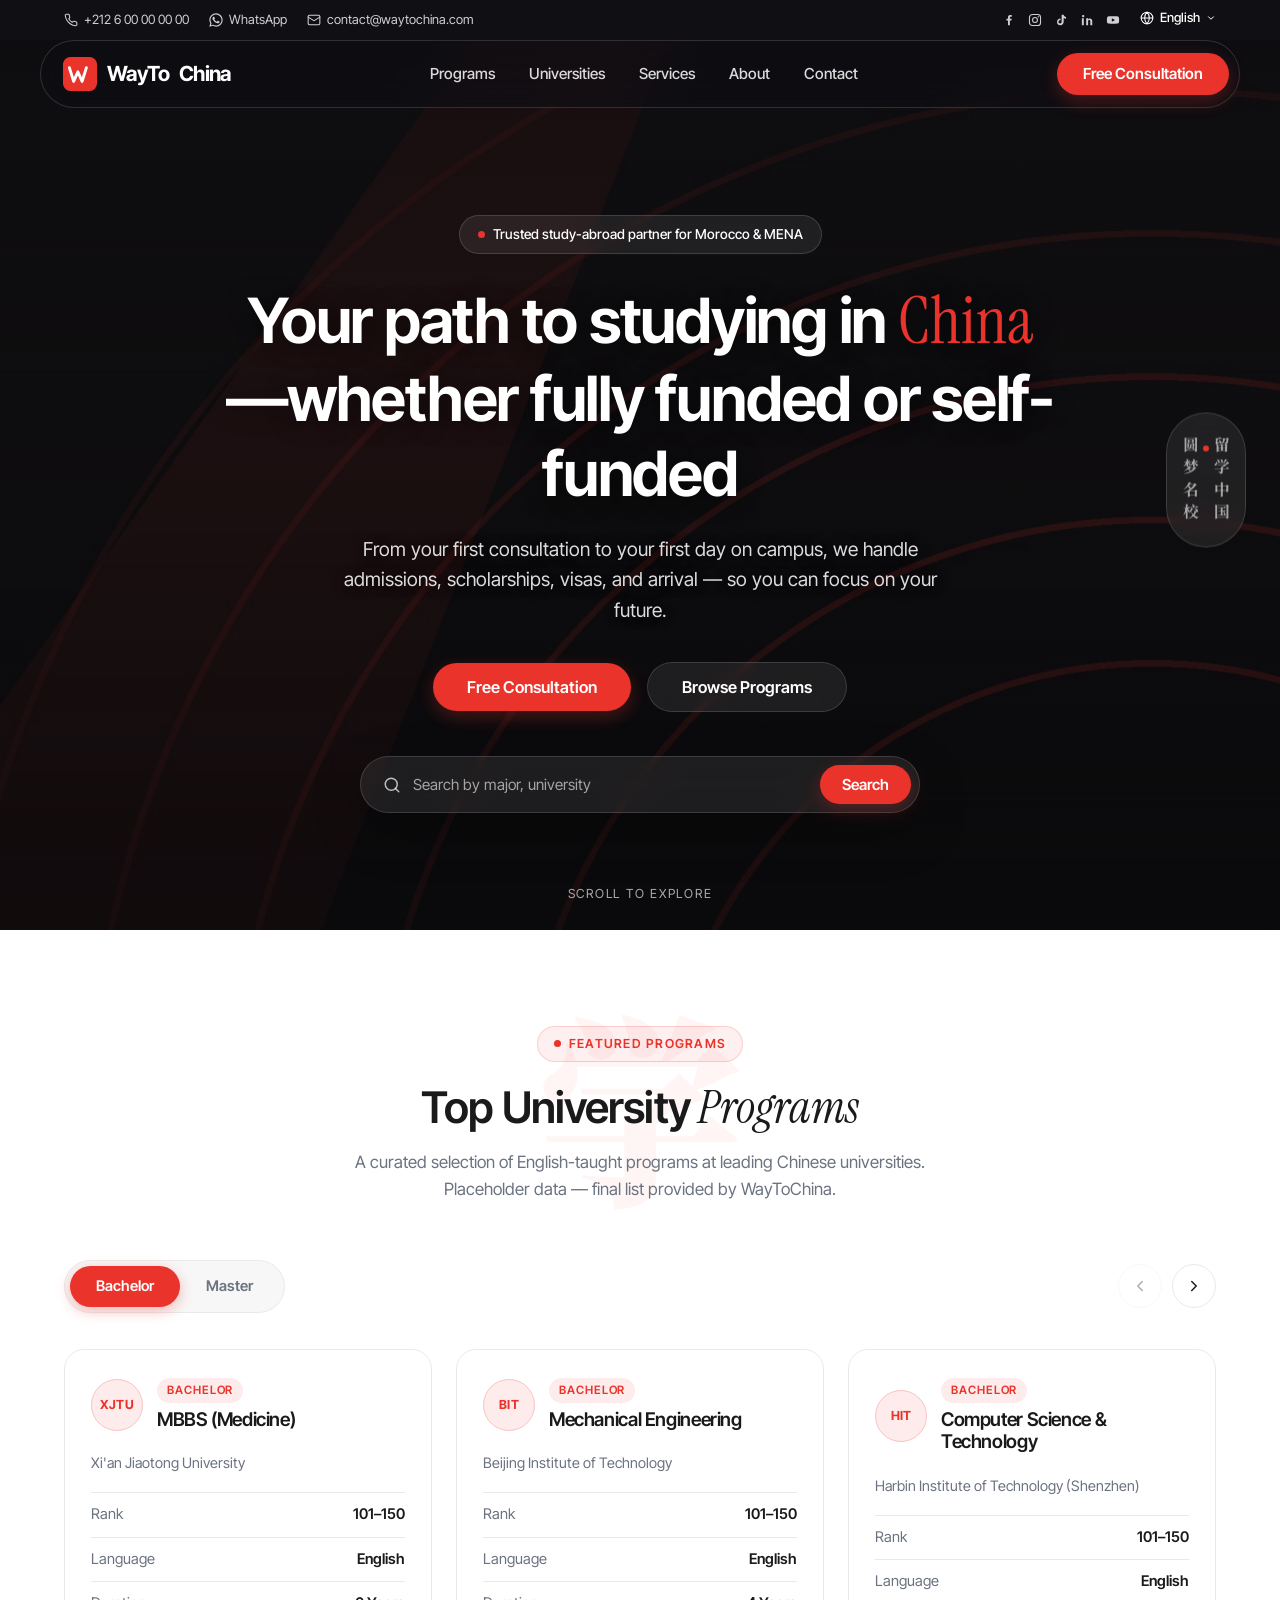
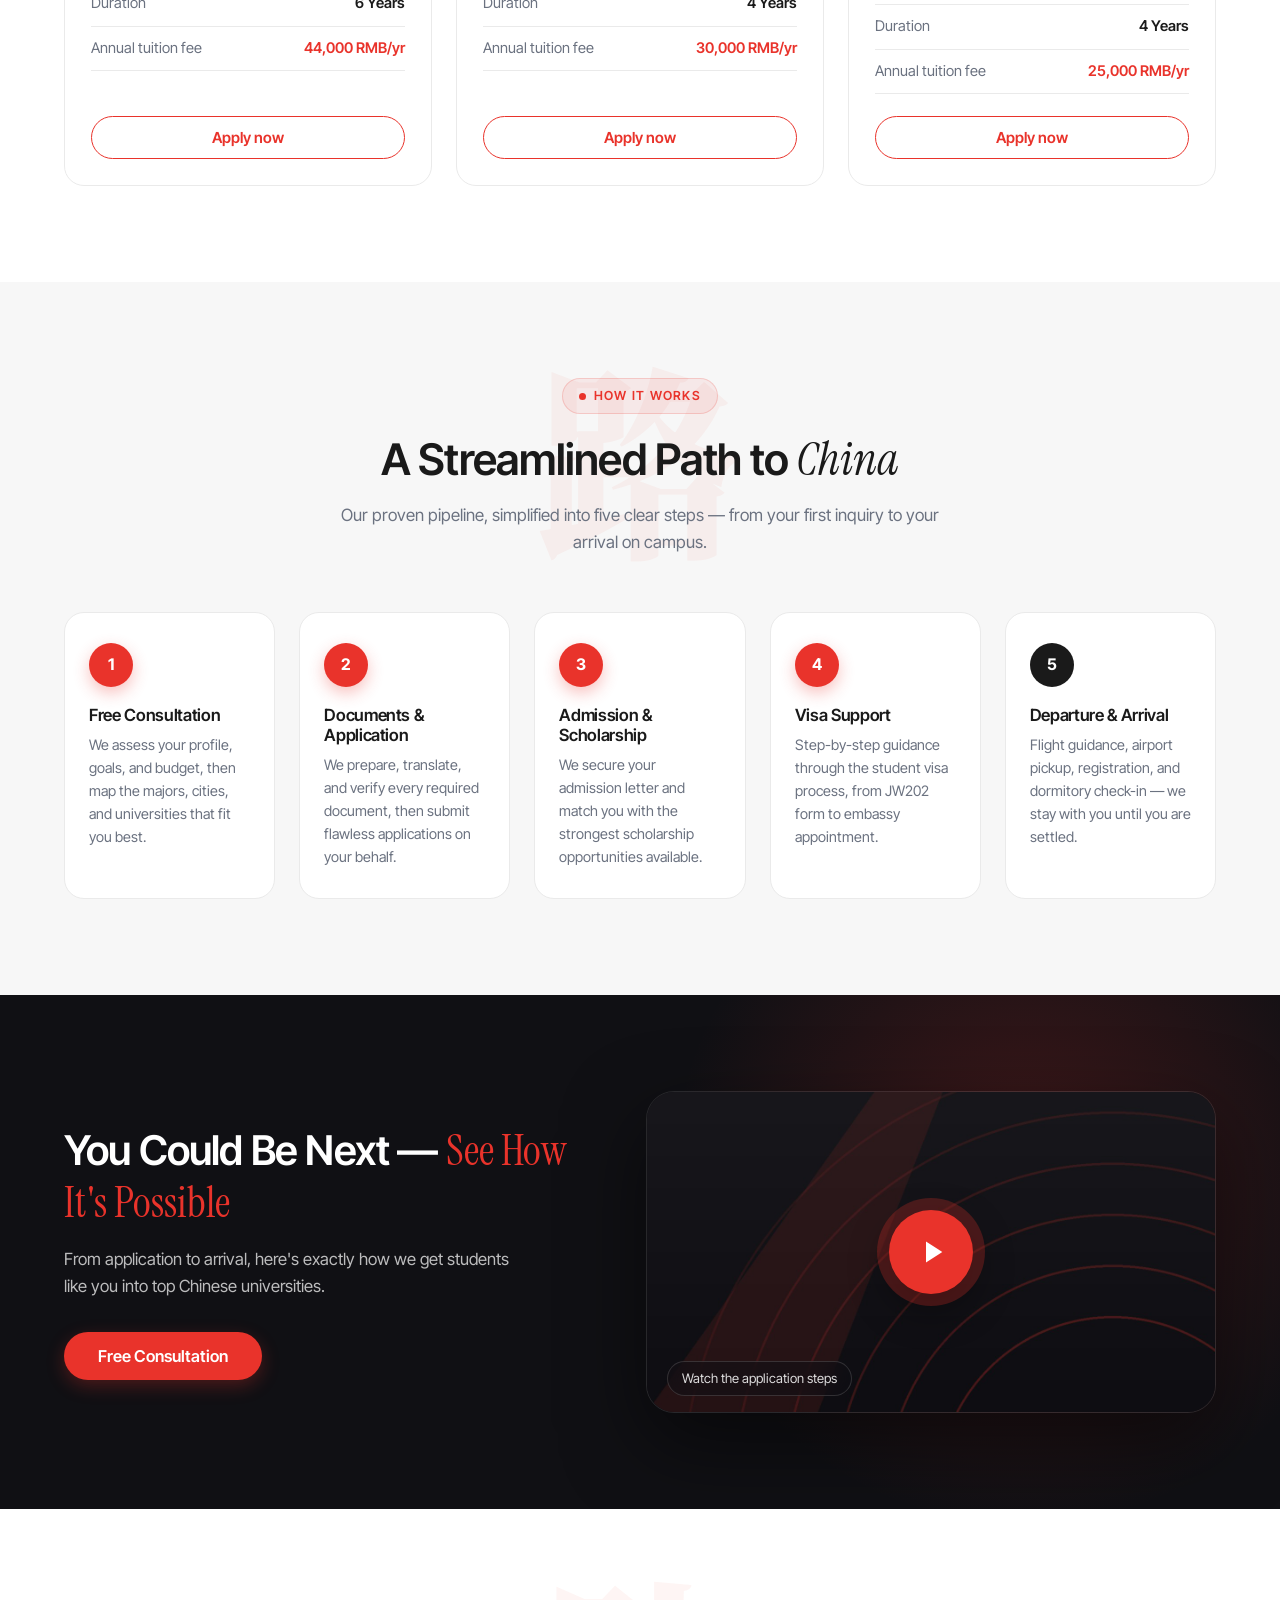
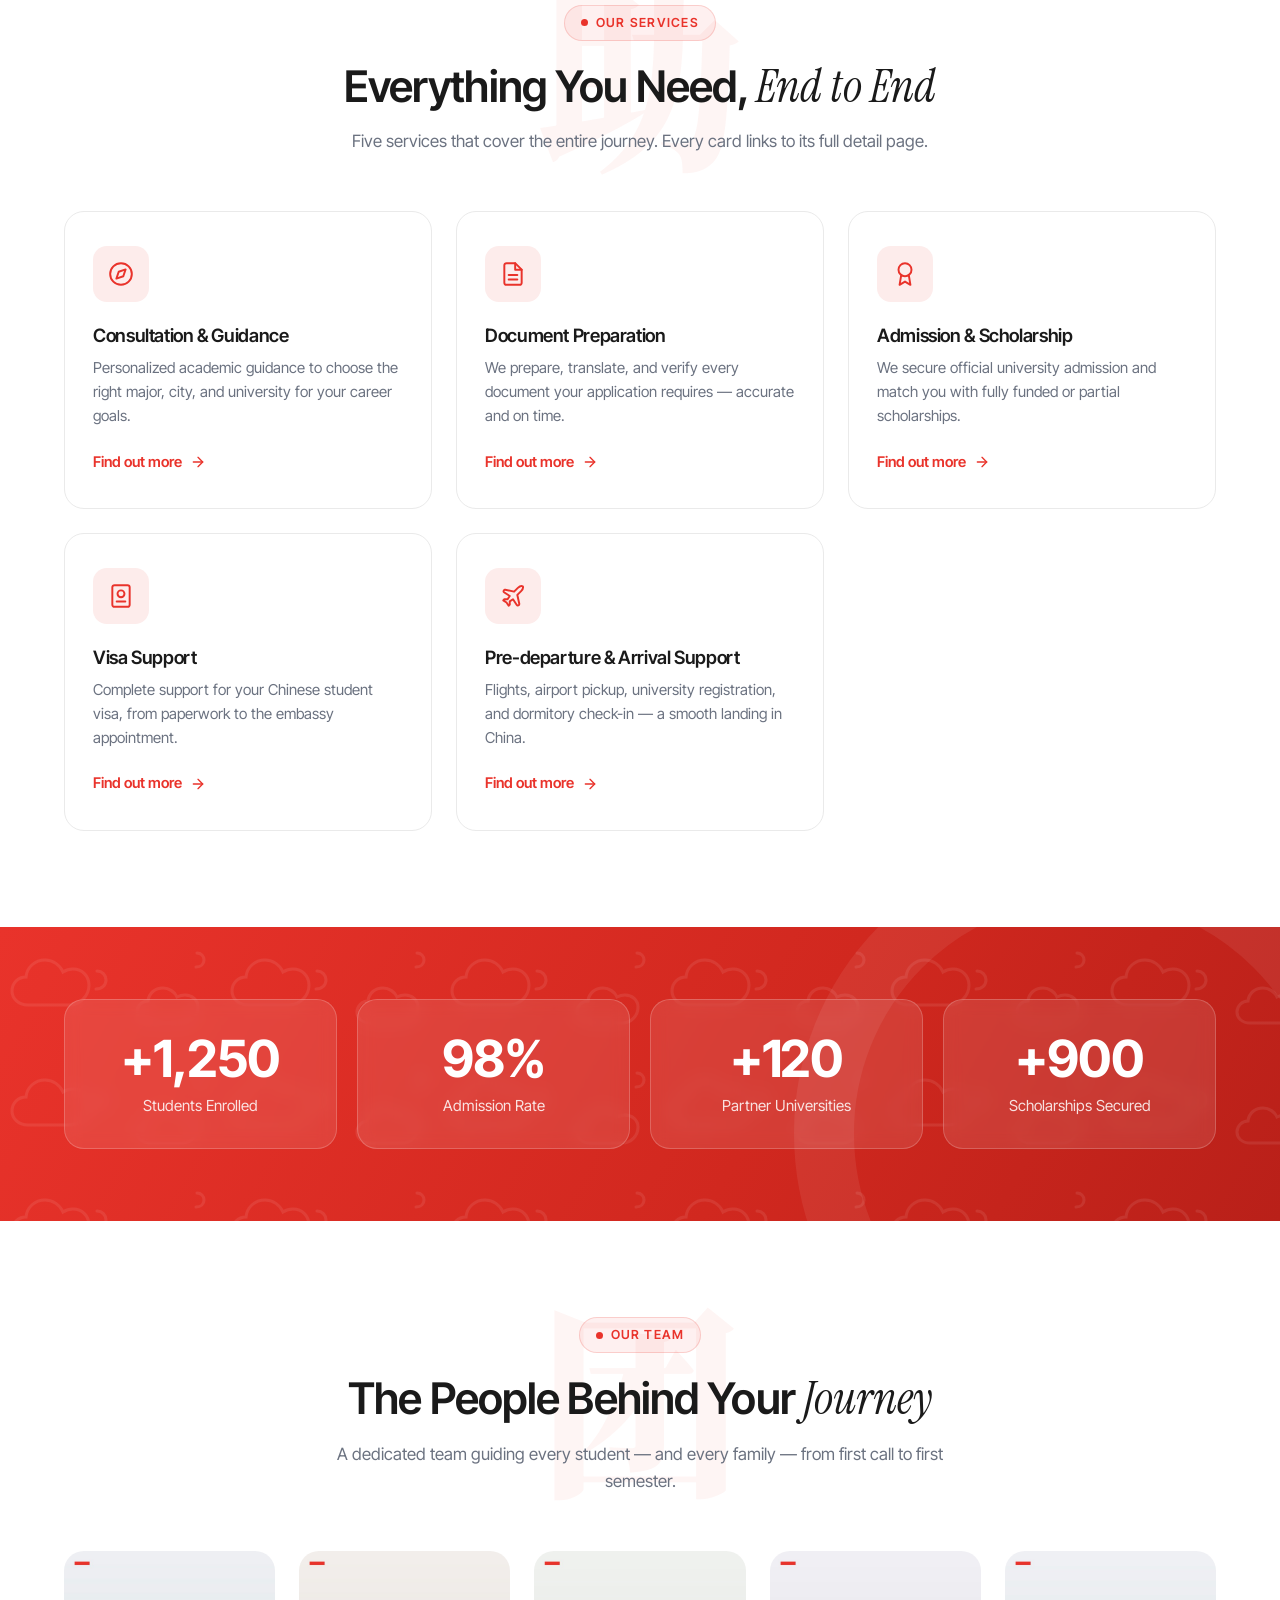
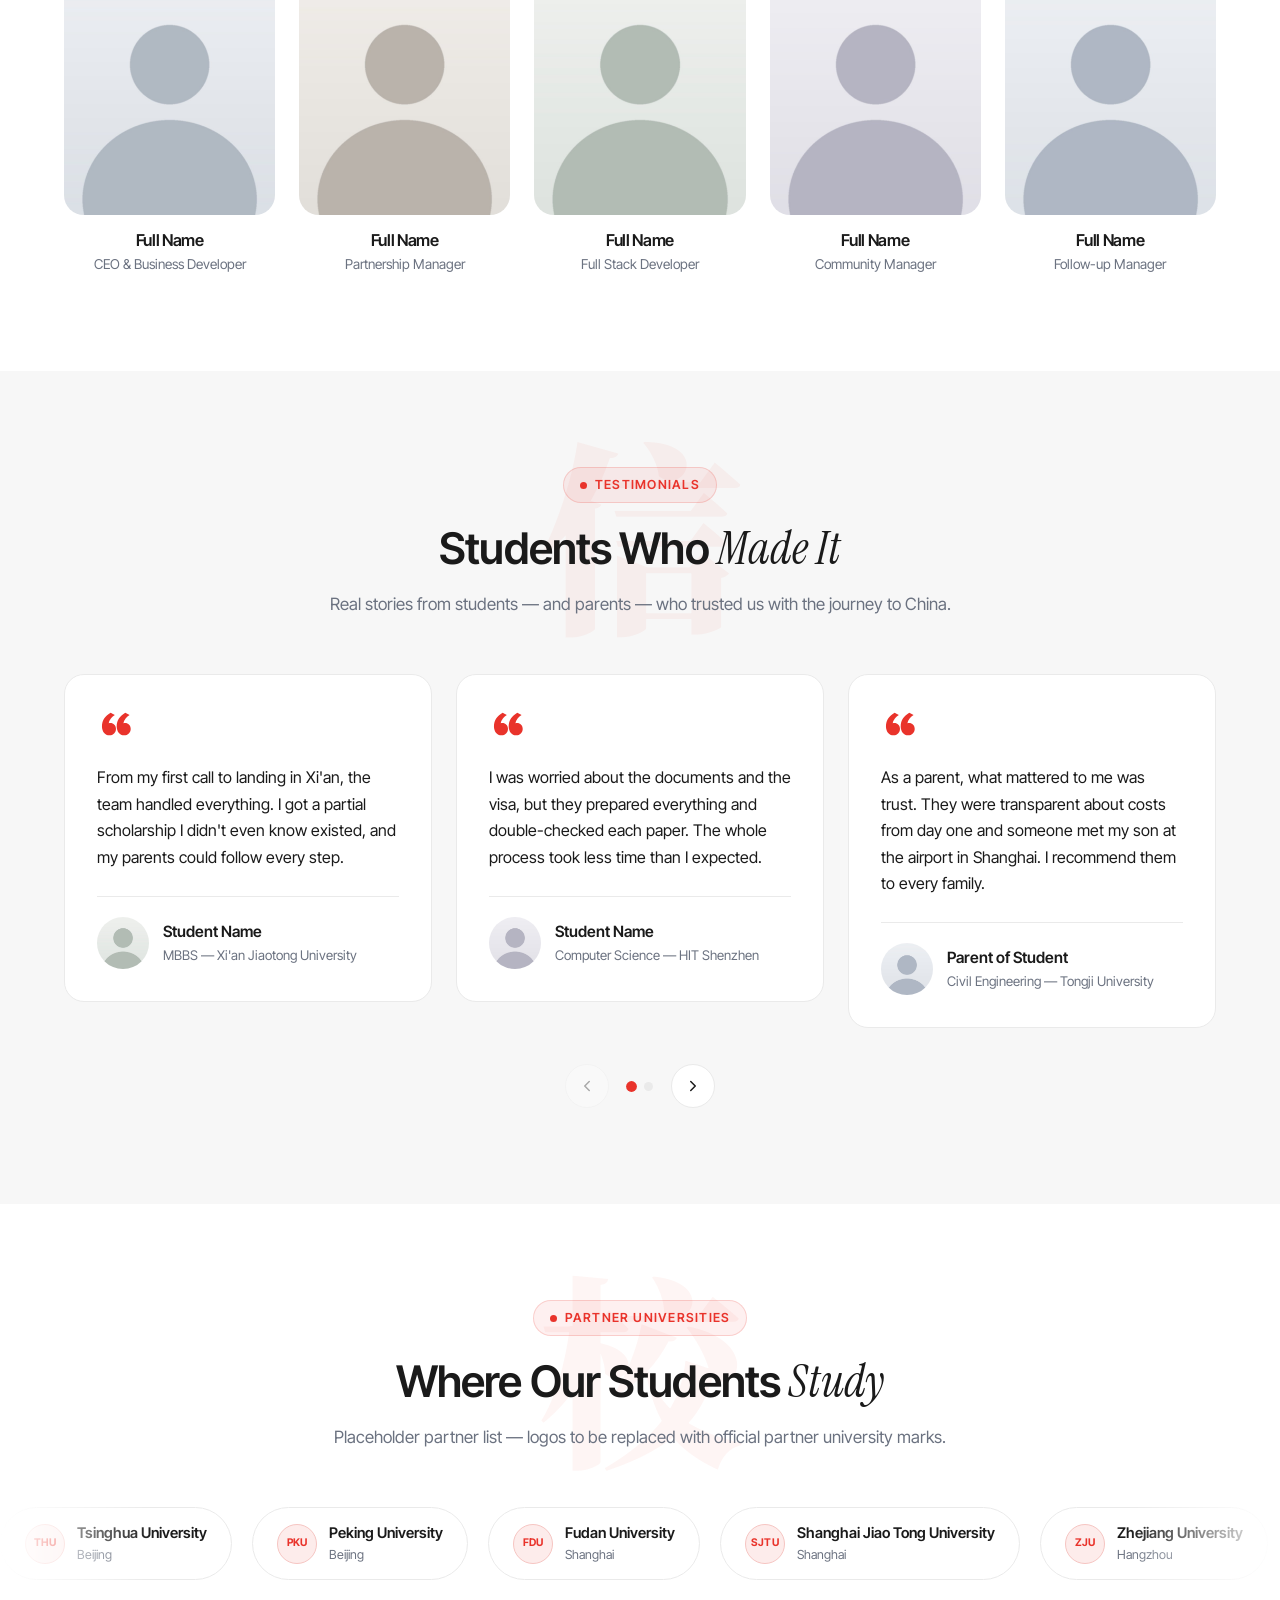
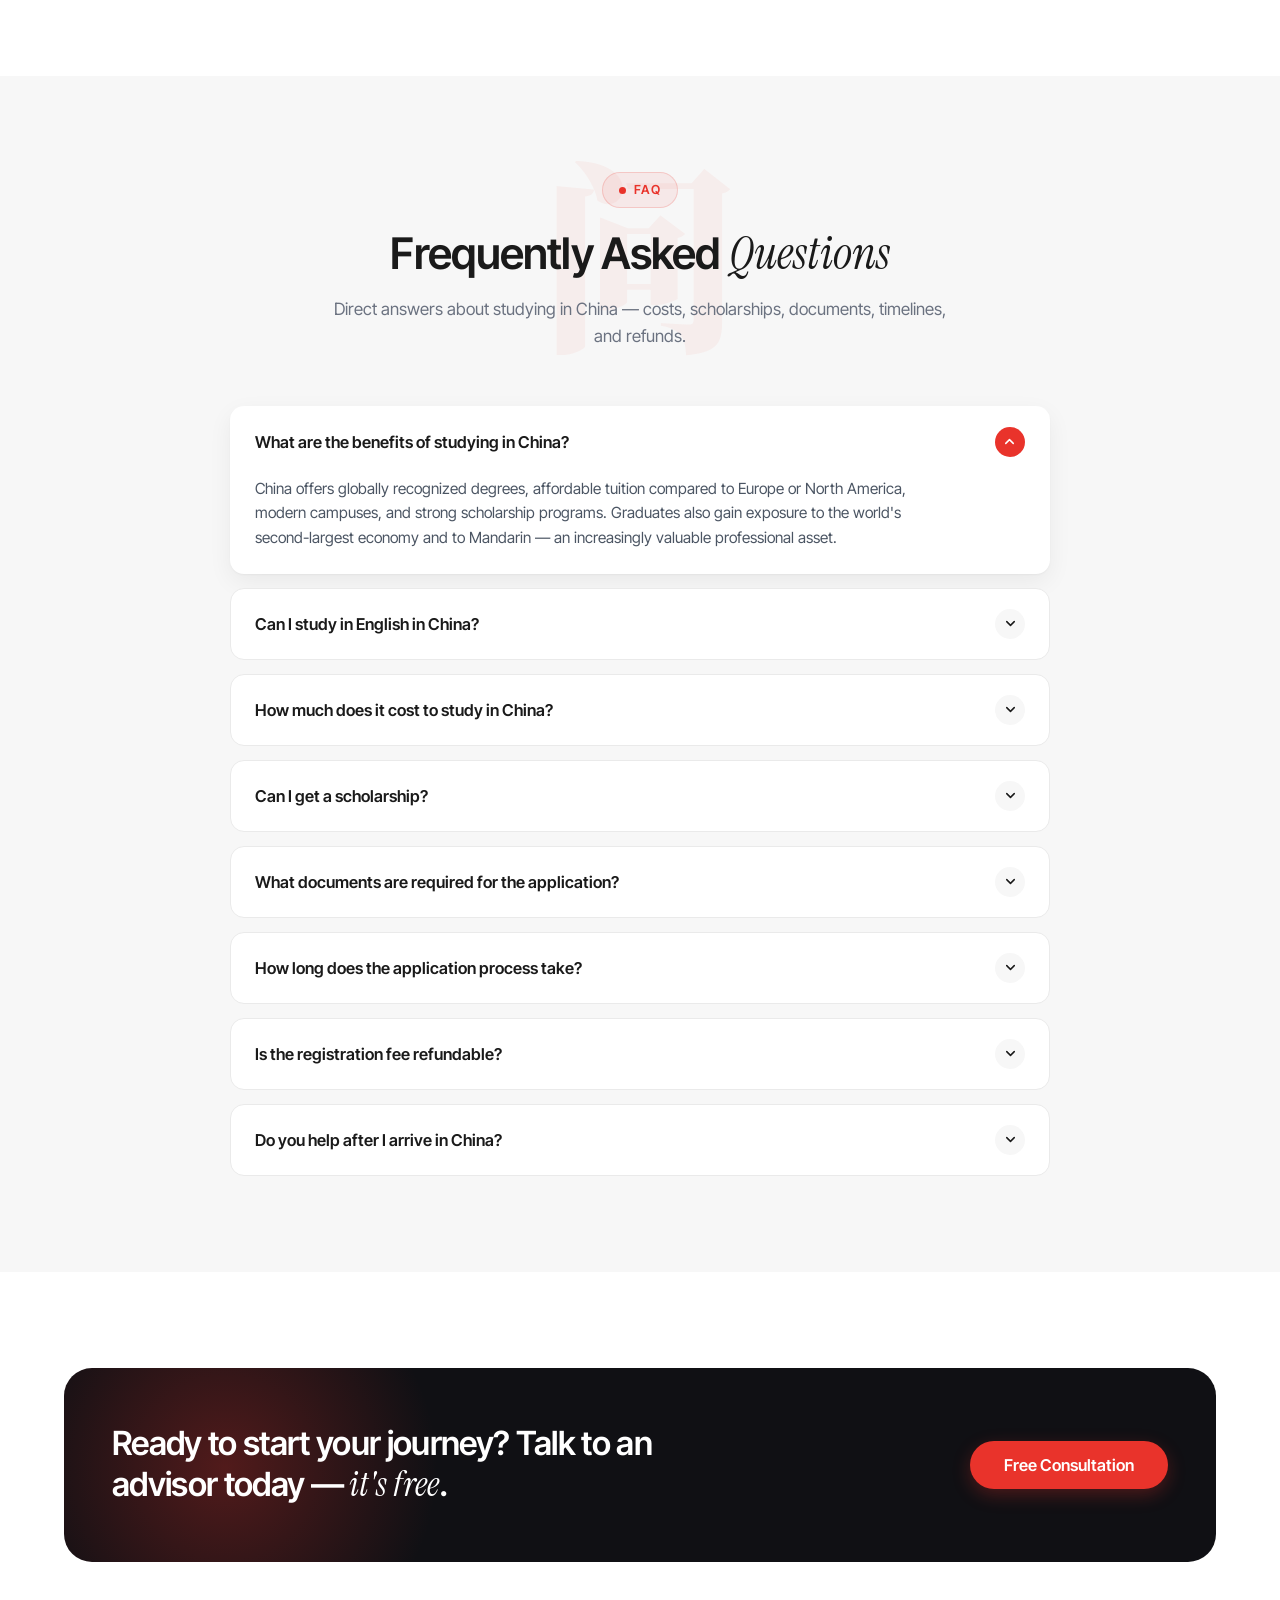
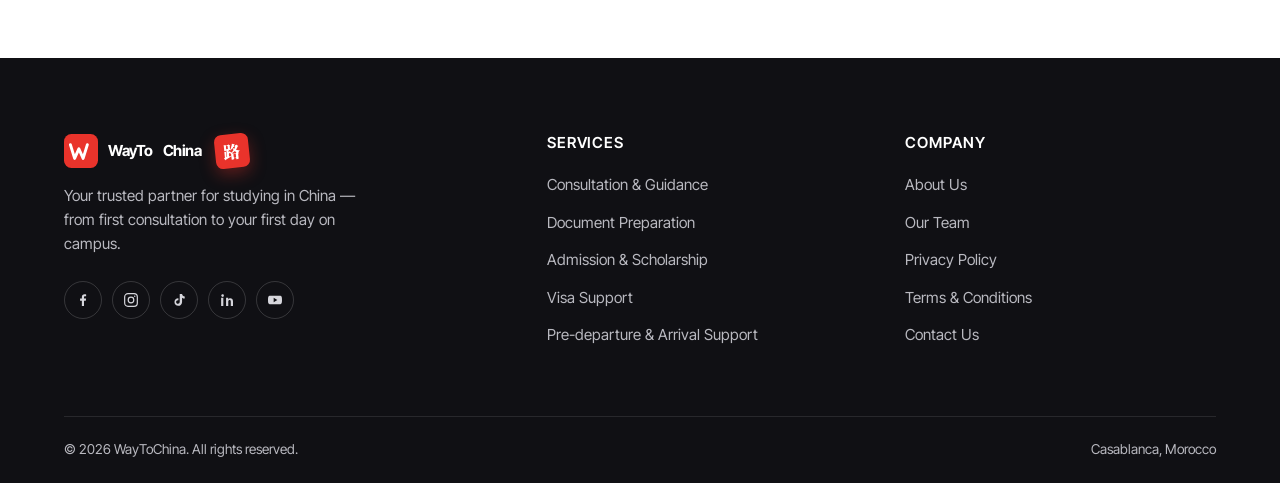
==== index.html @ 1f824a89 "WayToChina V1 — static marketing site, Vercel-ready 12-section homepage per client brief, 10 subpage" ====
<!doctype html>
<html lang="en">
  <head>
    <meta charset="UTF-8" />
    <meta name="viewport" content="width=device-width, initial-scale=1.0" />
    <title>WayToChina — Study in China, Fully Funded or Self-Funded</title>
    <meta
      name="description"
      content="WayToChina helps students from Morocco and the MENA region get into top Chinese universities — scholarships, admissions, visa, and arrival support, end to end."
    />
    <link rel="icon" type="image/svg+xml" href="./assets/favicon.svg" />
    <link rel="preconnect" href="https://fonts.googleapis.com" />
    <link rel="preconnect" href="https://fonts.gstatic.com" crossorigin />
    <link
      href="https://fonts.googleapis.com/css2?family=Inter+Tight:wght@400;500;600;650;700&family=Noto+Serif+SC:wght@700;900&display=swap"
      rel="stylesheet"
    />
    <link rel="stylesheet" href="./assets/waytochina.css" />
  </head>

  <body data-root=".">
    <!-- ============ 1. HEADER ============ -->
    <div class="topbar">
      <div class="container">
        <div class="topbar-group">
          <a data-wtc-phone href="#"><svg viewBox="0 0 24 24" fill="none" stroke="currentColor" stroke-width="1.8" stroke-linecap="round" stroke-linejoin="round"><path d="M22 16.92v3a2 2 0 0 1-2.18 2 19.79 19.79 0 0 1-8.63-3.07 19.5 19.5 0 0 1-6-6 19.79 19.79 0 0 1-3.07-8.67A2 2 0 0 1 4.11 2h3a2 2 0 0 1 2 1.72c.13.96.36 1.9.7 2.81a2 2 0 0 1-.45 2.11L8.09 9.91a16 16 0 0 0 6 6l1.27-1.27a2 2 0 0 1 2.11-.45c.91.34 1.85.57 2.81.7A2 2 0 0 1 22 16.92z"/></svg><span class="value-slot"></span></a>
          <a data-wtc-whatsapp href="#" class="hide-sm"><svg viewBox="0 0 24 24" fill="currentColor" width="14" height="14"><path d="M17.47 14.38c-.3-.15-1.76-.87-2.03-.97-.27-.1-.47-.15-.67.15-.2.3-.77.96-.94 1.16-.17.2-.35.22-.64.07-.3-.15-1.26-.46-2.4-1.47-.88-.79-1.48-1.76-1.65-2.06-.17-.3-.02-.46.13-.61.13-.13.3-.35.44-.52.15-.17.2-.3.3-.5.1-.2.05-.37-.02-.52-.08-.15-.67-1.62-.92-2.22-.24-.58-.49-.5-.67-.51h-.57c-.2 0-.52.07-.8.37-.27.3-1.04 1.02-1.04 2.5 0 1.47 1.07 2.9 1.22 3.1.15.2 2.1 3.2 5.08 4.49.71.3 1.26.49 1.7.63.71.22 1.36.19 1.87.12.57-.09 1.76-.72 2-1.42.25-.7.25-1.3.18-1.42-.08-.13-.28-.2-.57-.35zM12.04 21.5h-.01a9.4 9.4 0 0 1-4.8-1.31l-.34-.2-3.56.93.95-3.47-.22-.36a9.42 9.42 0 0 1-1.45-5.03c0-5.21 4.24-9.45 9.46-9.45a9.4 9.4 0 0 1 6.68 2.77 9.4 9.4 0 0 1 2.77 6.7c0 5.2-4.25 9.42-9.48 9.42zm8.05-17.47A11.3 11.3 0 0 0 12.03.6C5.75.6.64 5.71.64 12.02c0 2.01.52 3.97 1.52 5.7L.55 23.6l6.03-1.58a11.38 11.38 0 0 0 5.45 1.39h.01c6.28 0 11.39-5.11 11.39-11.42 0-3.05-1.19-5.92-3.34-8.07z"/></svg>WhatsApp</a>
          <a data-wtc-email href="#" class="hide-sm"><svg viewBox="0 0 24 24" fill="none" stroke="currentColor" stroke-width="1.8" stroke-linecap="round" stroke-linejoin="round"><rect x="2" y="4" width="20" height="16" rx="2"/><path d="m22 7-8.97 5.7a1.94 1.94 0 0 1-2.06 0L2 7"/></svg><span class="value-slot"></span></a>
        </div>
        <div class="topbar-group">
          <span class="topbar-group hide-sm" data-wtc-social style="gap: 12px"></span>
          <details class="lang-dd">
            <summary><svg viewBox="0 0 24 24" width="14" height="14" fill="none" stroke="currentColor" stroke-width="1.8" stroke-linecap="round" stroke-linejoin="round"><circle cx="12" cy="12" r="10"/><line x1="2" y1="12" x2="22" y2="12"/><path d="M12 2a15.3 15.3 0 0 1 4 10 15.3 15.3 0 0 1-4 10 15.3 15.3 0 0 1-4-10 15.3 15.3 0 0 1 4-10z"/></svg>English<svg class="caret" viewBox="0 0 24 24" fill="none" stroke="currentColor" stroke-width="2.4" stroke-linecap="round" stroke-linejoin="round"><polyline points="6 9 12 15 18 9"/></svg></summary>
            <div class="lang-menu">
              <a href="#" class="is-current">English</a>
              <a href="#">Français <span class="soon">soon</span></a>
              <a href="#" dir="rtl" lang="ar">العربية <span class="soon" dir="ltr">soon</span></a>
            </div>
          </details>
        </div>
      </div>
    </div>

    <header class="site-header">
      <div class="navbar">
        <a href="./index.html" class="brand">
          <svg class="brand-mark" viewBox="0 0 64 64" aria-hidden="true">
            <rect width="64" height="64" rx="14" fill="#E9332B" />
            <path d="M12 20l8 26 8-18 8 18 8-26" fill="none" stroke="#fff" stroke-width="5.5" stroke-linecap="round" stroke-linejoin="round" />
          </svg>
          WayTo<em>China</em>
        </a>

        <nav class="nav-links" aria-label="Main navigation">
          <a href="./index.html#programs">Programs</a>
          <a href="./universities.html">Universities</a>
          <a href="./index.html#services">Services</a>
          <a href="./about.html">About</a>
          <a href="./contact.html">Contact</a>
        </nav>

        <div class="nav-cta">
          <a href="./contact.html" class="btn btn--red">Free Consultation</a>
          <button class="nav-burger" aria-label="Open menu" aria-expanded="false">
            <span></span><span></span><span></span>
          </button>
        </div>
      </div>

      <nav class="mobile-menu" aria-label="Mobile navigation">
        <a href="./index.html#programs">Programs</a>
        <a href="./universities.html">Universities</a>
        <a href="./index.html#services">Services</a>
        <a href="./about.html">About</a>
        <a href="./contact.html">Contact</a>
        <a href="./contact.html" class="btn btn--red">Free Consultation</a>
      </nav>
    </header>

    <main>
      <!-- ============ 2. HERO — full-screen looping video background ============ -->
      <section class="hero">
        <!-- YouTube background loop (muted, no controls). To use a local file instead,
             swap this iframe for: <video class="hero-video" src="./public/hero.mp4" poster="./public/hero-poster.jpg" autoplay muted loop playsinline></video> -->
        <iframe
          class="hero-yt"
          src="https://www.youtube-nocookie.com/embed/qiiK3g8AdDE?autoplay=1&mute=1&loop=1&playlist=qiiK3g8AdDE&controls=0&rel=0&iv_load_policy=3&modestbranding=1&playsinline=1&disablekb=1"
          title="Study in China — background video"
          allow="autoplay; encrypted-media"
          tabindex="-1"
          aria-hidden="true"
        ></iframe>
        <div class="hero-overlay" aria-hidden="true"></div>

        <div class="hero-content">
          <span class="eyebrow-pill"><span class="dot"></span>Trusted study-abroad partner for Morocco &amp; MENA</span>
          <h1>Your path to studying in <em>China</em>&mdash;whether fully funded or self-funded</h1>
          <p>
            From your first consultation to your first day on campus, we handle admissions,
            scholarships, visas, and arrival — so you can focus on your future.
          </p>
          <div class="hero-actions">
            <a href="./contact.html" class="btn btn--red btn--lg">Free Consultation</a>
            <a href="#programs" class="btn btn--glass btn--lg">Browse Programs</a>
          </div>

          <!-- Visual-only search (not wired at V1) -->
          <form class="hero-search" onsubmit="return false" aria-label="Program search (coming soon)">
            <svg viewBox="0 0 24 24" fill="none" stroke="currentColor" stroke-width="2" stroke-linecap="round" stroke-linejoin="round"><circle cx="11" cy="11" r="8"/><line x1="21" y1="21" x2="16.65" y2="16.65"/></svg>
            <input type="text" placeholder="Search by major, university" aria-label="Search by major or university" />
            <button type="submit" class="btn btn--red">Search</button>
          </form>
        </div>

        <span class="hero-hanzi" aria-hidden="true">留学中国<span class="dot-sep"></span>圆梦名校</span>
        <span class="hero-scroll-hint">Scroll to explore</span>
      </section>

      <!-- ============ 3. FEATURED PROGRAMS ============ -->
      <section class="section" id="programs">
        <div class="container">
          <div class="section-head reveal" data-hanzi="学">
            <span class="eyebrow">Featured Programs</span>
            <h2>Top University <em>Programs</em></h2>
            <p>A curated selection of English-taught programs at leading Chinese universities. Placeholder data — final list provided by WayToChina.</p>
          </div>

          <div class="programs-controls reveal">
            <div class="toggle" role="tablist" aria-label="Degree level">
              <button data-level="bachelor" class="is-active" role="tab" aria-selected="true">Bachelor</button>
              <button data-level="master" role="tab" aria-selected="false">Master</button>
            </div>
            <div class="carousel-arrows">
              <button class="arrow-btn" id="programs-prev" aria-label="Previous programs">
                <svg viewBox="0 0 24 24" fill="none" stroke="currentColor" stroke-width="2" stroke-linecap="round" stroke-linejoin="round"><polyline points="15 18 9 12 15 6"/></svg>
              </button>
              <button class="arrow-btn" id="programs-next" aria-label="Next programs">
                <svg viewBox="0 0 24 24" fill="none" stroke="currentColor" stroke-width="2" stroke-linecap="round" stroke-linejoin="round"><polyline points="9 18 15 12 9 6"/></svg>
              </button>
            </div>
          </div>

          <div class="swiper programs-swiper reveal">
            <div class="swiper-wrapper" id="programs-wrapper"><!-- rendered from data/site-data.js --></div>
          </div>
        </div>
      </section>

      <!-- ============ 4. HOW IT WORKS ============ -->
      <section class="section section--surface" id="how-it-works">
        <div class="container">
          <div class="section-head reveal" data-hanzi="路">
            <span class="eyebrow">How It Works</span>
            <h2>A Streamlined Path to <em>China</em></h2>
            <p>Our proven pipeline, simplified into five clear steps — from your first inquiry to your arrival on campus.</p>
          </div>
          <div class="steps-grid" id="steps-grid"><!-- rendered from data/site-data.js --></div>
        </div>
      </section>

      <!-- ============ 5. "YOU COULD BE NEXT" — proof video + single CTA ============ -->
      <section class="section proof-band" id="you-could-be-next">
        <div class="container proof-grid">
          <div class="proof-copy reveal">
            <h2>You Could Be Next — <em>See How It's Possible</em></h2>
            <p>From application to arrival, here's exactly how we get students like you into top Chinese universities.</p>
            <a href="./contact.html" class="btn btn--red btn--lg">Free Consultation</a>
          </div>
          <div class="reveal" data-reveal-delay="1">
            <!-- Click-to-play YouTube proof video (id set in data-youtube) -->
            <div class="video-frame" data-youtube="qiiK3g8AdDE">
              <img src="./images/proof-video-thumb.jpg" alt="Watch how students get admitted to Chinese universities" />
              <button type="button" class="play-btn" aria-label="Play the application steps video">
                <svg viewBox="0 0 24 24" fill="currentColor"><polygon points="6 3 20 12 6 21 6 3"/></svg>
              </button>
              <span class="video-caption">Watch the application steps</span>
            </div>
          </div>
        </div>
      </section>

      <!-- ============ 6. OUR SERVICES — the 5 canonical services ============ -->
      <section class="section" id="services">
        <div class="container">
          <div class="section-head reveal" data-hanzi="助">
            <span class="eyebrow">Our Services</span>
            <h2>Everything You Need, <em>End to End</em></h2>
            <p>Five services that cover the entire journey. Every card links to its full detail page.</p>
          </div>
          <div class="services-grid" id="services-grid"><!-- rendered from data/site-data.js --></div>
        </div>
      </section>

      <!-- ============ 7. TRACK RECORD — red band with counters ============ -->
      <section class="track-band" id="track-record">
        <div class="container">
          <div class="stats-grid" id="stats-grid"><!-- rendered from data/site-data.js --></div>
        </div>
      </section>

      <!-- ============ 8. OUR TEAM ============ -->
      <section class="section" id="team">
        <div class="container">
          <div class="section-head reveal" data-hanzi="团">
            <span class="eyebrow">Our Team</span>
            <h2>The People Behind Your <em>Journey</em></h2>
            <p>A dedicated team guiding every student — and every family — from first call to first semester.</p>
          </div>
          <div class="team-grid" id="team-grid"><!-- rendered from data/site-data.js --></div>
        </div>
      </section>

      <!-- ============ 9. TESTIMONIALS ============ -->
      <section class="section section--surface" id="testimonials">
        <div class="container">
          <div class="section-head reveal" data-hanzi="信">
            <span class="eyebrow">Testimonials</span>
            <h2>Students Who <em>Made It</em></h2>
            <p>Real stories from students — and parents — who trusted us with the journey to China.</p>
          </div>

          <div class="swiper testimonials-swiper reveal">
            <div class="swiper-wrapper" id="testimonials-wrapper"><!-- rendered from data/site-data.js --></div>
          </div>

          <div class="testimonials-footer">
            <button class="arrow-btn" id="testimonials-prev" aria-label="Previous testimonials">
              <svg viewBox="0 0 24 24" fill="none" stroke="currentColor" stroke-width="2" stroke-linecap="round" stroke-linejoin="round"><polyline points="15 18 9 12 15 6"/></svg>
            </button>
            <div id="testimonials-pagination"></div>
            <button class="arrow-btn" id="testimonials-next" aria-label="Next testimonials">
              <svg viewBox="0 0 24 24" fill="none" stroke="currentColor" stroke-width="2" stroke-linecap="round" stroke-linejoin="round"><polyline points="9 18 15 12 9 6"/></svg>
            </button>
          </div>
        </div>
      </section>

      <!-- ============ 10. PARTNER UNIVERSITIES — logo strip ============ -->
      <section class="section" id="partners">
        <div class="container">
          <div class="section-head reveal" data-hanzi="校">
            <span class="eyebrow">Partner Universities</span>
            <h2>Where Our Students <em>Study</em></h2>
            <p>Placeholder partner list — logos to be replaced with official partner university marks.</p>
          </div>
        </div>
        <div class="partners-marquee reveal">
          <div class="partners-track" id="partners-track"><!-- rendered from data/site-data.js --></div>
        </div>
      </section>

      <!-- ============ 11. FAQ ============ -->
      <section class="section section--surface" id="faq">
        <div class="container">
          <div class="section-head reveal" data-hanzi="问">
            <span class="eyebrow">FAQ</span>
            <h2>Frequently Asked <em>Questions</em></h2>
            <p>Direct answers about studying in China — costs, scholarships, documents, timelines, and refunds.</p>
          </div>
          <div class="faq-list" id="faq-list"><!-- rendered from data/site-data.js --></div>
        </div>
      </section>

      <!-- CTA strip before footer -->
      <section class="section" aria-label="Get started">
        <div class="container">
          <div class="cta-strip reveal">
            <h2>Ready to start your journey? Talk to an advisor today — <em>it's free</em>.</h2>
            <a href="./contact.html" class="btn btn--red btn--lg">Free Consultation</a>
          </div>
        </div>
      </section>
    </main>

    <!-- ============ 12. FOOTER — 3 columns ============ -->
    <footer class="site-footer">
      <div class="container">
        <div class="footer-grid">
          <div class="footer-col">
            <div class="footer-brand-row">
              <a href="./index.html" class="brand">
                <svg class="brand-mark" viewBox="0 0 64 64" aria-hidden="true">
                  <rect width="64" height="64" rx="14" fill="#E9332B" />
                  <path d="M12 20l8 26 8-18 8 18 8-26" fill="none" stroke="#fff" stroke-width="5.5" stroke-linecap="round" stroke-linejoin="round" />
                </svg>
                WayTo<em>China</em>
              </a>
              <span class="seal seal--solid seal--sm" title="lu — the way" aria-hidden="true">路</span>
            </div>
            <p class="footer-tagline" data-wtc-tagline></p>
            <div class="footer-social" data-wtc-social></div>
          </div>

          <div class="footer-col">
            <h4>Services</h4>
            <ul data-wtc-footer-services><!-- canonical 5 services, rendered from data/site-data.js --></ul>
          </div>

          <div class="footer-col">
            <h4>Company</h4>
            <ul>
              <li><a href="./about.html">About Us</a></li>
              <li><a href="./about.html#team">Our Team</a></li>
              <li><a href="./privacy-policy.html">Privacy Policy</a></li>
              <li><a href="./terms-conditions.html">Terms &amp; Conditions</a></li>
              <li><a href="./contact.html">Contact Us</a></li>
            </ul>
          </div>
        </div>

        <div class="footer-bottom">
          <span>&copy; <span data-wtc-year>2026</span> WayToChina. All rights reserved.</span>
          <span data-wtc-address></span>
        </div>
      </div>
    </footer>

    <script src="./vendor/swiper.min.js"></script>
    <script src="./data/site-data.js"></script>
    <script src="./assets/waytochina.js"></script>
  </body>
</html>
---- assets/waytochina.css ----
/* ============================================================
   WayToChina — Brand stylesheet (V1)
   Palette: vivid brand red + white + neutral grays
   (red sampled from the Great Wall reference screenshot,
    tempered slightly for accessible contrast on buttons)
   ============================================================ */

@import url("https://fonts.googleapis.com/css2?family=Instrument+Serif:ital@0;1&display=swap");

:root {
  --brand-red: #e9332b;
  --brand-red-dark: #c4271f;
  --brand-red-soft: #fdeceb;
  --ink: #1a1a1a;
  --body: #4b5563;
  --muted: #6b7280;
  --line: #eaeaea;
  --surface: #f7f7f7;
  --white: #ffffff;
  --dark: #101014;
  --dark-2: #17171c;

  --font-sans: "Inter Tight", ui-sans-serif, system-ui, -apple-system, sans-serif;
  --font-serif: "Instrument Serif", Georgia, serif;
  --font-cn: "Noto Serif SC", "Songti SC", "SimSun", serif;

  /* glassmorphism tokens */
  --glass-dark: rgba(16, 16, 20, 0.55);
  --glass-dark-strong: rgba(16, 16, 20, 0.78);
  --glass-light: rgba(255, 255, 255, 0.08);
  --glass-border: rgba(255, 255, 255, 0.14);
  --glass-blur: 22px;

  --radius-sm: 10px;
  --radius-md: 14px;
  --radius-lg: 20px;
  --radius-xl: 28px;
  --shadow-card: 0 1px 2px rgba(16, 16, 20, 0.04), 0 8px 24px rgba(16, 16, 20, 0.06);
  --shadow-card-hover: 0 2px 4px rgba(16, 16, 20, 0.06), 0 20px 50px rgba(16, 16, 20, 0.13);
  --container: 1200px;
  --topbar-h: 40px;
  --nav-h: 68px;
}

/* ---------- Reset / base ---------- */
*,
*::before,
*::after {
  box-sizing: border-box;
  margin: 0;
  padding: 0;
}

html {
  scroll-behavior: smooth;
  -webkit-text-size-adjust: 100%;
}

body {
  font-family: var(--font-sans);
  font-size: 1rem;
  line-height: 1.6;
  color: var(--body);
  background: var(--white);
  -webkit-font-smoothing: antialiased;
}

img,
video {
  max-width: 100%;
  display: block;
}

a {
  color: inherit;
  text-decoration: none;
}

ul,
ol {
  list-style: none;
}

button {
  font: inherit;
  border: 0;
  background: none;
  cursor: pointer;
}

h1,
h2,
h3,
h4,
h5 {
  color: var(--ink);
  font-weight: 600;
  line-height: 1.2;
  letter-spacing: -0.02em;
}

.sr-only {
  position: absolute;
  width: 1px;
  height: 1px;
  padding: 0;
  margin: -1px;
  overflow: hidden;
  clip: rect(0, 0, 0, 0);
  white-space: nowrap;
  border: 0;
}

/* ---------- Layout helpers ---------- */
.container {
  width: 100%;
  max-width: var(--container);
  margin-inline: auto;
  padding-inline: 24px;
}

.section {
  padding-block: 96px;
}

.section--surface {
  background: var(--surface);
}

.section-head {
  max-width: 640px;
  margin: 0 auto 56px;
  text-align: center;
  position: relative;
  z-index: 0;
}

/* Faint hanzi watermark behind section headings — one character per section */
.section-head[data-hanzi]::before {
  content: attr(data-hanzi);
  position: absolute;
  top: 50%;
  left: 50%;
  transform: translate(-50%, -56%);
  font-family: var(--font-cn);
  font-weight: 900;
  font-size: clamp(8rem, 16vw, 13rem);
  line-height: 1;
  color: rgba(233, 51, 43, 0.05);
  pointer-events: none;
  user-select: none;
  z-index: -1;
}

.section-head h2 {
  font-size: clamp(1.9rem, 3.4vw, 2.75rem);
  margin-bottom: 14px;
}

.section-head p {
  color: var(--muted);
  font-size: 1.06rem;
}

.section-head .eyebrow,
.eyebrow {
  display: inline-flex;
  align-items: center;
  gap: 8px;
  font-size: 0.78rem;
  font-weight: 600;
  letter-spacing: 0.1em;
  text-transform: uppercase;
  color: var(--brand-red);
  margin-bottom: 18px;
  padding: 7px 16px;
  border-radius: 999px;
  background: rgba(233, 51, 43, 0.07);
  border: 1px solid rgba(233, 51, 43, 0.18);
}

.eyebrow::before {
  content: "";
  width: 7px;
  height: 7px;
  border-radius: 50%;
  background: var(--brand-red);
}

/* serif italic accent — the template's signature heading treatment */
.section-head h2 em,
.hero h1 em,
.proof-copy h2 em,
.cta-strip h2 em,
.about-grid h2 em,
.page-hero h1 em {
  font-family: var(--font-serif);
  font-style: italic;
  font-weight: 400;
  letter-spacing: 0;
  font-size: 1.06em;
}

/* ---------- Chinese seal (印章) accent ---------- */
.seal {
  display: inline-flex;
  align-items: center;
  justify-content: center;
  width: 42px;
  height: 42px;
  flex: none;
  border: 2px solid var(--brand-red);
  border-radius: 9px;
  color: var(--brand-red);
  font-family: var(--font-cn);
  font-weight: 900;
  font-size: 1.35rem;
  line-height: 1;
  transform: rotate(-6deg);
  background: rgba(233, 51, 43, 0.06);
  user-select: none;
}

.seal--solid {
  background: var(--brand-red);
  color: #fff;
  border-color: var(--brand-red);
  box-shadow: 0 6px 16px rgba(233, 51, 43, 0.35);
}

.seal--sm {
  width: 34px;
  height: 34px;
  font-size: 1.05rem;
  border-radius: 7px;
}

/* ---------- Buttons ---------- */
.btn {
  display: inline-flex;
  align-items: center;
  justify-content: center;
  gap: 10px;
  padding: 13px 26px;
  border-radius: 999px;
  font-weight: 600;
  font-size: 0.95rem;
  line-height: 1;
  transition: background-color 0.2s ease, color 0.2s ease, border-color 0.2s ease,
    transform 0.2s ease, box-shadow 0.2s ease;
  white-space: nowrap;
}

.btn:active {
  transform: translateY(1px);
}

.btn--red {
  background: var(--brand-red);
  color: #fff;
  box-shadow: 0 6px 18px rgba(233, 51, 43, 0.28);
}

.btn--red:hover {
  background: var(--brand-red-dark);
}

.btn--outline {
  border: 1.5px solid var(--line);
  color: var(--ink);
  background: var(--white);
}

.btn--outline:hover {
  border-color: var(--brand-red);
  color: var(--brand-red);
}

.btn--outline-red {
  border: 1.5px solid var(--brand-red);
  color: var(--brand-red);
  background: transparent;
}

.btn--outline-red:hover {
  background: var(--brand-red);
  color: #fff;
}

.btn--white {
  background: #fff;
  color: var(--brand-red);
}

.btn--white:hover {
  background: #f3f3f3;
}

.btn--whatsapp {
  background: #23b04c;
  color: #fff;
}

.btn--whatsapp:hover {
  background: #1c9440;
}

.btn--lg {
  padding: 16px 34px;
  font-size: 1.02rem;
}

.btn--glass {
  background: var(--glass-light);
  border: 1px solid var(--glass-border);
  color: #fff;
  backdrop-filter: blur(10px);
  -webkit-backdrop-filter: blur(10px);
}

.btn--glass:hover {
  background: rgba(255, 255, 255, 0.16);
}

/* ---------- Top bar ---------- */
.topbar {
  background: var(--dark);
  color: #cfcfd4;
  font-size: 0.8rem;
  height: var(--topbar-h);
  position: relative;
  z-index: 60;
}

.topbar .container {
  height: 100%;
  display: flex;
  align-items: center;
  justify-content: space-between;
  gap: 16px;
}

.topbar-group {
  display: flex;
  align-items: center;
  gap: 20px;
  min-width: 0;
}

.topbar a {
  display: inline-flex;
  align-items: center;
  gap: 6px;
  transition: color 0.15s ease;
  white-space: nowrap;
}

.topbar a:hover {
  color: #fff;
}

.topbar svg {
  width: 14px;
  height: 14px;
  flex: none;
}

/* Language dropdown (visual switcher — EN live at V1, FR/AR slots ready) */
.lang-dd {
  position: relative;
}

.lang-dd summary {
  display: inline-flex;
  align-items: center;
  gap: 6px;
  color: #fff;
  font-weight: 500;
  cursor: pointer;
  list-style: none;
  user-select: none;
}

.lang-dd summary::-webkit-details-marker {
  display: none;
}

.lang-dd summary .caret {
  width: 10px;
  height: 10px;
  transition: transform 0.2s ease;
}

.lang-dd[open] summary .caret {
  transform: rotate(180deg);
}

.lang-dd .lang-menu {
  position: absolute;
  top: calc(100% + 10px);
  right: 0;
  min-width: 150px;
  background: var(--glass-dark-strong);
  backdrop-filter: blur(var(--glass-blur));
  -webkit-backdrop-filter: blur(var(--glass-blur));
  border: 1px solid var(--glass-border);
  border-radius: 14px;
  padding: 6px;
  z-index: 80;
  box-shadow: 0 18px 50px rgba(0, 0, 0, 0.4);
}

.lang-menu a {
  display: flex;
  align-items: center;
  justify-content: space-between;
  gap: 12px;
  padding: 9px 12px;
  border-radius: 9px;
  font-size: 0.86rem;
  color: #e6e6ea;
}

.lang-menu a:hover {
  background: rgba(255, 255, 255, 0.1);
  color: #fff;
}

.lang-menu a.is-current {
  color: #fff;
  background: rgba(233, 51, 43, 0.25);
}

.lang-menu .soon {
  font-size: 0.68rem;
  color: #9a9aa2;
  letter-spacing: 0.04em;
}

@media (max-width: 860px) {
  .topbar .hide-sm {
    display: none;
  }
}

/* ---------- Header / nav — floating dark-glass pill (template style) ---------- */
.site-header {
  position: sticky;
  top: 10px;
  z-index: 50;
  background: transparent;
  padding-inline: 16px;
  margin-bottom: calc(-1 * (var(--nav-h) + 10px));
  pointer-events: none;
}

.navbar {
  pointer-events: auto;
  max-width: var(--container);
  margin-inline: auto;
  height: var(--nav-h);
  display: flex;
  align-items: center;
  justify-content: space-between;
  gap: 24px;
  padding-inline: 22px 10px;
  border-radius: 999px;
  background: var(--glass-dark);
  border: 1px solid var(--glass-border);
  backdrop-filter: blur(var(--glass-blur));
  -webkit-backdrop-filter: blur(var(--glass-blur));
  transition: background-color 0.3s ease, box-shadow 0.3s ease;
}

.site-header.is-scrolled .navbar {
  background: var(--glass-dark-strong);
  box-shadow: 0 14px 44px rgba(0, 0, 0, 0.35);
}

.brand {
  display: inline-flex;
  align-items: center;
  gap: 10px;
  font-size: 1.3rem;
  font-weight: 700;
  letter-spacing: -0.03em;
  color: #fff;
}

.brand-mark {
  width: 34px;
  height: 34px;
  flex: none;
}

.brand em {
  font-style: normal;
  color: #fff;
}

.nav-links {
  display: flex;
  align-items: center;
  gap: 34px;
}

.nav-links a {
  font-weight: 500;
  font-size: 0.95rem;
  color: rgba(255, 255, 255, 0.85);
  position: relative;
  padding-block: 6px;
  transition: color 0.15s ease;
}

.nav-links a::after {
  content: "";
  position: absolute;
  left: 0;
  bottom: 0;
  width: 100%;
  height: 2px;
  border-radius: 2px;
  background: var(--brand-red);
  transform: scaleX(0);
  transform-origin: left;
  transition: transform 0.2s ease;
}

.nav-links a:hover,
.nav-links a.is-active {
  color: #fff;
}

.nav-links a:hover::after,
.nav-links a.is-active::after {
  transform: scaleX(1);
}

.nav-cta {
  display: flex;
  align-items: center;
  gap: 14px;
}

.nav-burger {
  display: none;
  flex-direction: column;
  gap: 5px;
  padding: 8px;
}

.nav-burger span {
  width: 22px;
  height: 2px;
  background: #fff;
  border-radius: 2px;
  transition: transform 0.25s ease, opacity 0.25s ease;
}

/* Mobile menu — dark glass sheet under the pill */
.mobile-menu {
  display: none;
  pointer-events: auto;
  max-width: var(--container);
  margin: 10px auto 0;
  background: var(--glass-dark-strong);
  border: 1px solid var(--glass-border);
  border-radius: 22px;
  backdrop-filter: blur(var(--glass-blur));
  -webkit-backdrop-filter: blur(var(--glass-blur));
  padding: 14px 24px 22px;
  box-shadow: 0 22px 60px rgba(0, 0, 0, 0.45);
}

.mobile-menu a {
  display: block;
  padding: 12px 0;
  font-weight: 500;
  color: rgba(255, 255, 255, 0.88);
  border-bottom: 1px solid rgba(255, 255, 255, 0.1);
}

.mobile-menu a:last-of-type {
  border-bottom: 0;
}

.mobile-menu .btn {
  margin-top: 12px;
  width: 100%;
}

@media (max-width: 1023px) {
  .nav-links,
  .nav-cta .btn {
    display: none;
  }

  .nav-burger {
    display: flex;
  }

  body.menu-open .mobile-menu {
    display: block;
  }

  body.menu-open .nav-burger span:nth-child(1) {
    transform: translateY(7px) rotate(45deg);
  }

  body.menu-open .nav-burger span:nth-child(2) {
    opacity: 0;
  }

  body.menu-open .nav-burger span:nth-child(3) {
    transform: translateY(-7px) rotate(-45deg);
  }
}

/* ---------- Hero — full screen, video background ---------- */
.hero {
  position: relative;
  min-height: 100svh;
  display: flex;
  align-items: center;
  justify-content: center;
  text-align: center;
  overflow: hidden;
  background: var(--dark) url("../public/hero-poster.jpg") center/cover no-repeat;
  /* pull the hero up under the top bar + floating glass nav */
  margin-top: calc(-1 * var(--topbar-h));
}

.hero-video {
  position: absolute;
  inset: 0;
  width: 100%;
  height: 100%;
  object-fit: cover;
}

/* YouTube background: oversized 16:9 iframe centered to cover any viewport */
.hero-yt {
  position: absolute;
  top: 50%;
  left: 50%;
  transform: translate(-50%, -50%);
  width: max(100vw, 177.78svh);
  height: max(100svh, 56.25vw);
  border: 0;
  pointer-events: none;
}

.hero-overlay {
  position: absolute;
  inset: 0;
  background: linear-gradient(
    180deg,
    rgba(10, 10, 12, 0.55) 0%,
    rgba(10, 10, 12, 0.35) 45%,
    rgba(10, 10, 12, 0.72) 100%
  );
}

.hero-content {
  position: relative;
  z-index: 2;
  max-width: 880px;
  padding: calc(var(--topbar-h) + var(--nav-h) + 70px) 24px 110px;
}

.hero-content .eyebrow-pill {
  display: inline-flex;
  align-items: center;
  gap: 8px;
  padding: 8px 18px;
  border-radius: 999px;
  border: 1px solid var(--glass-border);
  background: var(--glass-light);
  color: #fff;
  font-size: 0.85rem;
  font-weight: 500;
  margin-bottom: 28px;
  backdrop-filter: blur(10px);
  -webkit-backdrop-filter: blur(10px);
}

.eyebrow-pill .dot {
  width: 7px;
  height: 7px;
  border-radius: 50%;
  background: var(--brand-red);
}

.hero h1 {
  color: #fff;
  font-size: clamp(2.1rem, 5.2vw, 3.9rem);
  font-weight: 650;
  text-shadow: 0 2px 24px rgba(0, 0, 0, 0.45);
  margin-bottom: 22px;
}

.hero h1 em {
  font-style: normal;
  color: var(--brand-red);
  text-shadow: 0 2px 24px rgba(0, 0, 0, 0.6);
}

.hero p {
  color: rgba(255, 255, 255, 0.86);
  font-size: clamp(1rem, 1.6vw, 1.2rem);
  max-width: 620px;
  margin: 0 auto 36px;
  text-shadow: 0 1px 12px rgba(0, 0, 0, 0.5);
}

.hero-actions {
  display: flex;
  align-items: center;
  justify-content: center;
  gap: 16px;
  flex-wrap: wrap;
}

/* decorative search field (visual only at V1) — glass */
.hero-search {
  margin: 44px auto 0;
  max-width: 560px;
  display: flex;
  align-items: center;
  gap: 12px;
  background: var(--glass-light);
  border: 1px solid var(--glass-border);
  border-radius: 999px;
  padding: 8px 8px 8px 22px;
  backdrop-filter: blur(14px);
  -webkit-backdrop-filter: blur(14px);
  box-shadow: 0 18px 50px rgba(0, 0, 0, 0.3);
}

.hero-search svg {
  width: 18px;
  height: 18px;
  color: rgba(255, 255, 255, 0.7);
  flex: none;
}

.hero-search input {
  flex: 1;
  border: 0;
  outline: 0;
  font: inherit;
  font-size: 0.95rem;
  color: #fff;
  background: transparent;
  min-width: 0;
}

.hero-search input::placeholder {
  color: rgba(255, 255, 255, 0.6);
}

.hero-search .btn {
  padding: 12px 22px;
}

.hero-scroll-hint {
  position: absolute;
  bottom: 26px;
  left: 50%;
  transform: translateX(-50%);
  color: rgba(255, 255, 255, 0.65);
  font-size: 0.78rem;
  letter-spacing: 0.14em;
  text-transform: uppercase;
  z-index: 2;
}

/* Vertical hanzi tag on the hero edge — 留学中国 · 圆梦名校 */
.hero-hanzi {
  position: absolute;
  right: 34px;
  top: 50%;
  transform: translateY(-50%);
  writing-mode: vertical-rl;
  font-family: var(--font-cn);
  font-weight: 700;
  font-size: 0.98rem;
  letter-spacing: 0.4em;
  color: rgba(255, 255, 255, 0.6);
  padding: 22px 11px;
  border: 1px solid var(--glass-border);
  border-radius: 999px;
  background: var(--glass-light);
  backdrop-filter: blur(10px);
  -webkit-backdrop-filter: blur(10px);
  z-index: 2;
  user-select: none;
}

.hero-hanzi .dot-sep {
  display: block;
  width: 6px;
  height: 6px;
  border-radius: 50%;
  background: var(--brand-red);
  margin: 10px auto;
}

@media (max-width: 1180px) {
  .hero-hanzi {
    display: none;
  }
}

/* ---------- Featured programs ---------- */
.programs-controls {
  display: flex;
  align-items: center;
  justify-content: space-between;
  gap: 20px;
  margin-bottom: 36px;
  flex-wrap: wrap;
}

.toggle {
  display: inline-flex;
  background: var(--surface);
  border: 1px solid var(--line);
  border-radius: 999px;
  padding: 5px;
}

.toggle button {
  padding: 9px 26px;
  border-radius: 999px;
  font-weight: 600;
  font-size: 0.92rem;
  color: var(--muted);
  transition: background-color 0.2s ease, color 0.2s ease, box-shadow 0.2s ease;
}

.toggle button.is-active {
  background: var(--brand-red);
  color: #fff;
  box-shadow: 0 4px 14px rgba(233, 51, 43, 0.32);
}

.carousel-arrows {
  display: flex;
  gap: 10px;
}

.arrow-btn {
  width: 44px;
  height: 44px;
  border-radius: 50%;
  border: 1.5px solid var(--line);
  display: inline-flex;
  align-items: center;
  justify-content: center;
  color: var(--ink);
  background: var(--white);
  transition: border-color 0.2s ease, color 0.2s ease, background-color 0.2s ease;
}

.arrow-btn:hover {
  border-color: var(--brand-red);
  color: var(--brand-red);
}

.arrow-btn.swiper-button-disabled {
  opacity: 0.35;
  pointer-events: none;
}

.arrow-btn svg {
  width: 18px;
  height: 18px;
}

.program-card {
  background: var(--white);
  border: 1px solid var(--line);
  border-radius: var(--radius-lg);
  padding: 26px;
  height: 100%;
  display: flex;
  flex-direction: column;
  transition: box-shadow 0.25s ease, transform 0.25s ease, border-color 0.25s ease;
}

.program-card:hover {
  box-shadow: var(--shadow-card-hover);
  transform: translateY(-4px);
  border-color: transparent;
}

.program-card-top {
  display: flex;
  align-items: center;
  gap: 14px;
  margin-bottom: 18px;
}

.uni-badge {
  width: 52px;
  height: 52px;
  flex: none;
  border-radius: 50%;
  display: flex;
  align-items: center;
  justify-content: center;
  font-weight: 700;
  font-size: 0.78rem;
  letter-spacing: 0.02em;
  color: var(--brand-red);
  background: var(--brand-red-soft);
  border: 1px solid #f6c5c2;
}

.program-card-top .degree {
  display: inline-block;
  font-size: 0.72rem;
  font-weight: 600;
  letter-spacing: 0.08em;
  text-transform: uppercase;
  color: var(--brand-red);
  background: var(--brand-red-soft);
  border-radius: 999px;
  padding: 3px 10px;
  margin-bottom: 6px;
}

.program-card h3 {
  font-size: 1.18rem;
  margin-bottom: 2px;
}

.program-card .uni-name {
  color: var(--muted);
  font-size: 0.9rem;
  margin-bottom: 18px;
}

.program-specs {
  border-top: 1px solid var(--line);
  margin-bottom: 22px;
}

.program-specs li {
  display: flex;
  align-items: center;
  justify-content: space-between;
  gap: 12px;
  padding: 10px 0;
  border-bottom: 1px solid var(--line);
  font-size: 0.92rem;
}

.program-specs .k {
  color: var(--muted);
}

.program-specs .v {
  color: var(--ink);
  font-weight: 600;
  text-align: right;
}

.program-specs .v--fee {
  color: var(--brand-red);
}

.program-card .btn {
  margin-top: auto;
  width: 100%;
}

/* ---------- How it works ---------- */
.steps-grid {
  display: grid;
  grid-template-columns: repeat(5, 1fr);
  gap: 24px;
  counter-reset: step;
}

.step-card {
  background: var(--white);
  border: 1px solid var(--line);
  border-radius: var(--radius-lg);
  padding: 30px 24px;
  position: relative;
  transition: box-shadow 0.25s ease, transform 0.25s ease;
}

.step-card:hover {
  box-shadow: var(--shadow-card-hover);
  transform: translateY(-4px);
}

.step-num {
  width: 44px;
  height: 44px;
  border-radius: 50%;
  background: var(--brand-red);
  color: #fff;
  font-weight: 700;
  display: flex;
  align-items: center;
  justify-content: center;
  margin-bottom: 18px;
  box-shadow: 0 6px 16px rgba(233, 51, 43, 0.3);
}

.step-card:last-child .step-num {
  background: var(--ink);
  box-shadow: none;
}

.step-card h3 {
  font-size: 1.05rem;
  margin-bottom: 8px;
}

.step-card p {
  font-size: 0.9rem;
  color: var(--muted);
}

@media (max-width: 1100px) {
  .steps-grid {
    grid-template-columns: repeat(3, 1fr);
  }
}

@media (max-width: 700px) {
  .steps-grid {
    grid-template-columns: 1fr;
  }
}

/* ---------- "You Could Be Next" proof band ---------- */
.proof-band {
  background: var(--dark);
  color: #fff;
  overflow: hidden;
  position: relative;
}

.proof-band::before {
  content: "";
  position: absolute;
  inset: -40% -10% auto auto;
  width: 60%;
  aspect-ratio: 1;
  background: radial-gradient(circle, rgba(233, 51, 43, 0.22), transparent 65%);
  pointer-events: none;
}

.proof-grid {
  display: grid;
  grid-template-columns: 1fr 1.1fr;
  align-items: center;
  gap: 64px;
}

.proof-copy h2 {
  color: #fff;
  font-size: clamp(1.8rem, 3.2vw, 2.6rem);
  margin-bottom: 18px;
}

.proof-copy h2 em {
  font-style: normal;
  color: var(--brand-red);
}

.proof-copy p {
  color: rgba(255, 255, 255, 0.72);
  font-size: 1.05rem;
  margin-bottom: 32px;
  max-width: 460px;
}

.video-frame {
  position: relative;
  border-radius: var(--radius-xl);
  overflow: hidden;
  box-shadow: 0 30px 80px rgba(0, 0, 0, 0.5);
  border: 1px solid rgba(255, 255, 255, 0.1);
}

.video-frame img {
  width: 100%;
  aspect-ratio: 16 / 9;
  object-fit: cover;
}

.play-btn {
  position: absolute;
  inset: 0;
  margin: auto;
  width: 84px;
  height: 84px;
  border-radius: 50%;
  background: var(--brand-red);
  color: #fff;
  display: flex;
  align-items: center;
  justify-content: center;
  box-shadow: 0 0 0 12px rgba(233, 51, 43, 0.25), 0 14px 40px rgba(0, 0, 0, 0.45);
  transition: transform 0.25s ease, background-color 0.25s ease;
}

.play-btn:hover {
  transform: scale(1.07);
  background: var(--brand-red-dark);
}

.play-btn svg {
  width: 28px;
  height: 28px;
  margin-left: 4px;
}

.video-caption {
  position: absolute;
  left: 20px;
  bottom: 16px;
  font-size: 0.82rem;
  color: rgba(255, 255, 255, 0.85);
  background: var(--glass-dark);
  border: 1px solid var(--glass-border);
  padding: 6px 14px;
  border-radius: 999px;
  backdrop-filter: blur(10px);
  -webkit-backdrop-filter: blur(10px);
}

.video-frame iframe {
  display: block;
  width: 100%;
  aspect-ratio: 16 / 9;
  border: 0;
}

@media (max-width: 900px) {
  .proof-grid {
    grid-template-columns: 1fr;
    gap: 40px;
  }
}

/* ---------- Services ---------- */
.services-grid {
  display: grid;
  grid-template-columns: repeat(3, 1fr);
  gap: 24px;
}

.service-card {
  background: var(--white);
  border: 1px solid var(--line);
  border-radius: var(--radius-lg);
  padding: 34px 28px;
  display: flex;
  flex-direction: column;
  transition: box-shadow 0.25s ease, transform 0.25s ease;
}

.service-card:hover {
  box-shadow: var(--shadow-card-hover);
  transform: translateY(-4px);
}

.service-icon {
  width: 56px;
  height: 56px;
  border-radius: 14px;
  background: var(--brand-red-soft);
  color: var(--brand-red);
  display: flex;
  align-items: center;
  justify-content: center;
  margin-bottom: 22px;
}

.service-icon svg {
  width: 26px;
  height: 26px;
}

.service-card h3 {
  font-size: 1.15rem;
  margin-bottom: 10px;
}

.service-card p {
  color: var(--muted);
  font-size: 0.94rem;
  margin-bottom: 22px;
}

.link-more {
  margin-top: auto;
  display: inline-flex;
  align-items: center;
  gap: 8px;
  font-weight: 600;
  font-size: 0.92rem;
  color: var(--brand-red);
}

.link-more svg {
  width: 16px;
  height: 16px;
  transition: transform 0.2s ease;
}

.link-more:hover svg {
  transform: translateX(4px);
}

@media (max-width: 980px) {
  .services-grid {
    grid-template-columns: repeat(2, 1fr);
  }
}

@media (max-width: 640px) {
  .services-grid {
    grid-template-columns: 1fr;
  }
}

/* ---------- Track record (red band) ---------- */
.track-band {
  background: linear-gradient(120deg, var(--brand-red) 0%, #d1281f 60%, #b92019 100%);
  color: #fff;
  padding-block: 72px;
  position: relative;
  overflow: hidden;
}

.track-band::after {
  content: "";
  position: absolute;
  inset: auto -8% -70% auto;
  width: 46%;
  aspect-ratio: 1;
  border: 60px solid rgba(255, 255, 255, 0.07);
  border-radius: 50%;
  pointer-events: none;
}

/* 祥云 auspicious-cloud curls, faint white, over the red band */
.track-band::before {
  content: "";
  position: absolute;
  inset: 0;
  background-image: url("data:image/svg+xml,%3Csvg xmlns='http://www.w3.org/2000/svg' width='220' height='120' viewBox='0 0 220 120'%3E%3Cg fill='none' stroke='%23ffffff' stroke-opacity='.09' stroke-width='3' stroke-linecap='round'%3E%3Cpath d='M28 78c-10 0-16-7-16-14 0-8 6-14 14-14 1-10 9-17 19-17 8 0 15 5 18 12 3-2 6-3 10-3 9 0 16 7 16 16 0 11-9 20-20 20z'/%3E%3Cpath d='M96 62c6 0 10-4 10-9s-4-9-9-9'/%3E%3Cpath d='M150 96c-8 0-13-5-13-11 0-6 5-11 11-11 1-8 7-13 15-13 6 0 12 4 14 9 2-1 5-2 8-2 7 0 13 5 13 12 0 9-7 16-16 16z'/%3E%3Cpath d='M196 40c5 0 8-3 8-7s-3-7-7-7'/%3E%3C/g%3E%3C/svg%3E");
  background-size: 220px 120px;
  opacity: 0.9;
  pointer-events: none;
}

.track-band .container {
  position: relative;
}

.stats-grid {
  display: grid;
  grid-template-columns: repeat(4, 1fr);
  gap: 20px;
  text-align: center;
}

/* glass chips inside the red band */
.stats-grid .stat {
  background: rgba(255, 255, 255, 0.1);
  border: 1px solid rgba(255, 255, 255, 0.2);
  border-radius: var(--radius-lg);
  padding: 30px 18px;
  backdrop-filter: blur(8px);
  -webkit-backdrop-filter: blur(8px);
}

.stat .value {
  font-size: clamp(2.2rem, 4vw, 3.2rem);
  font-weight: 700;
  letter-spacing: -0.02em;
  line-height: 1.1;
}

.stat .label {
  margin-top: 8px;
  font-size: 0.95rem;
  color: rgba(255, 255, 255, 0.85);
}

@media (max-width: 860px) {
  .stats-grid {
    grid-template-columns: repeat(2, 1fr);
  }
}

/* ---------- Team ---------- */
.team-grid {
  display: grid;
  grid-template-columns: repeat(5, 1fr);
  gap: 24px;
}

.team-card {
  text-align: center;
}

.team-card figure {
  border-radius: var(--radius-lg);
  overflow: hidden;
  background: var(--surface);
  margin-bottom: 16px;
  aspect-ratio: 4 / 5;
}

.team-card img {
  width: 100%;
  height: 100%;
  object-fit: cover;
  transition: transform 0.35s ease;
}

.team-card:hover img {
  transform: scale(1.045);
}

.team-card h3 {
  font-size: 1.02rem;
}

.team-card .role {
  color: var(--muted);
  font-size: 0.85rem;
  margin-top: 3px;
}

@media (max-width: 1024px) {
  .team-grid {
    grid-template-columns: repeat(3, 1fr);
  }
}

@media (max-width: 640px) {
  .team-grid {
    grid-template-columns: repeat(2, 1fr);
    gap: 16px;
  }
}

/* ---------- Testimonials (Swiper) ---------- */
.testimonials-swiper {
  overflow: hidden;
  position: relative;
}

.testimonial-card {
  background: var(--white);
  border: 1px solid var(--line);
  border-radius: var(--radius-lg);
  padding: 32px;
  height: auto;
  display: flex;
  flex-direction: column;
}

.testimonial-card .quote-mark {
  color: var(--brand-red);
  margin-bottom: 16px;
}

.quote-mark svg {
  width: 34px;
  height: 34px;
}

.testimonial-card blockquote {
  color: var(--ink);
  font-size: 1.0rem;
  line-height: 1.65;
  margin-bottom: 26px;
}

.testimonial-person {
  margin-top: auto;
  display: flex;
  align-items: center;
  gap: 14px;
  border-top: 1px solid var(--line);
  padding-top: 20px;
}

.testimonial-person img {
  width: 52px;
  height: 52px;
  border-radius: 50%;
  object-fit: cover;
  flex: none;
}

.testimonial-person .name {
  font-weight: 600;
  color: var(--ink);
  font-size: 0.97rem;
}

.testimonial-person .program {
  color: var(--muted);
  font-size: 0.83rem;
}

.testimonials-footer {
  margin-top: 36px;
  display: flex;
  align-items: center;
  justify-content: center;
  gap: 18px;
}

.swiper-pagination-clickable {
  position: static;
  display: flex;
  gap: 8px;
}

.testimonials-footer .swiper-pagination-bullet {
  width: 9px;
  height: 9px;
  background: var(--line);
  opacity: 1;
  transition: background-color 0.2s ease, transform 0.2s ease;
}

.testimonials-footer .swiper-pagination-bullet-active {
  background: var(--brand-red);
  transform: scale(1.2);
}

/* ---------- Partner universities marquee ---------- */
.partners-marquee {
  overflow: hidden;
  position: relative;
  -webkit-mask-image: linear-gradient(90deg, transparent, #000 12%, #000 88%, transparent);
  mask-image: linear-gradient(90deg, transparent, #000 12%, #000 88%, transparent);
}

.partners-track {
  display: flex;
  gap: 20px;
  width: max-content;
  animation: marquee 38s linear infinite;
}

.partners-marquee:hover .partners-track {
  animation-play-state: paused;
}

@keyframes marquee {
  to {
    transform: translateX(-50%);
  }
}

.partner-chip {
  display: flex;
  align-items: center;
  gap: 12px;
  padding: 14px 24px;
  border: 1px solid var(--line);
  border-radius: 999px;
  background: var(--white);
  white-space: nowrap;
}

.partner-chip .uni-badge {
  width: 40px;
  height: 40px;
  font-size: 0.66rem;
}

.partner-chip .p-name {
  font-weight: 600;
  color: var(--ink);
  font-size: 0.92rem;
}

.partner-chip .p-city {
  color: var(--muted);
  font-size: 0.78rem;
}

/* ---------- FAQ ---------- */
.faq-list {
  max-width: 820px;
  margin: 0 auto;
  display: flex;
  flex-direction: column;
  gap: 14px;
}

.faq-item {
  background: var(--white);
  border: 1px solid var(--line);
  border-radius: var(--radius-md);
  overflow: hidden;
  transition: box-shadow 0.25s ease, border-color 0.25s ease;
}

.faq-item.is-open {
  box-shadow: var(--shadow-card);
  border-color: transparent;
}

.faq-q {
  width: 100%;
  display: flex;
  align-items: center;
  justify-content: space-between;
  gap: 18px;
  padding: 20px 24px;
  text-align: left;
  font-weight: 600;
  font-size: 1.02rem;
  color: var(--ink);
}

.faq-q .chev {
  flex: none;
  width: 30px;
  height: 30px;
  border-radius: 50%;
  background: var(--surface);
  color: var(--ink);
  display: flex;
  align-items: center;
  justify-content: center;
  transition: transform 0.25s ease, background-color 0.25s ease, color 0.25s ease;
}

.faq-item.is-open .chev {
  transform: rotate(180deg);
  background: var(--brand-red);
  color: #fff;
}

.chev svg {
  width: 15px;
  height: 15px;
}

.faq-a {
  max-height: 0;
  overflow: hidden;
  transition: max-height 0.32s ease;
}

.faq-a-inner {
  padding: 0 24px 22px;
  color: var(--body);
  font-size: 0.96rem;
  max-width: 720px;
}

/* ---------- CTA strip (reusable) ---------- */
.cta-strip {
  background: var(--dark);
  border-radius: var(--radius-xl);
  padding: 56px 48px;
  display: flex;
  align-items: center;
  justify-content: space-between;
  gap: 32px;
  flex-wrap: wrap;
  position: relative;
  overflow: hidden;
}

.cta-strip::before {
  content: "";
  position: absolute;
  inset: auto auto -70% -6%;
  width: 40%;
  aspect-ratio: 1;
  background: radial-gradient(circle, rgba(233, 51, 43, 0.3), transparent 65%);
}

.cta-strip h2 {
  color: #fff;
  font-size: clamp(1.5rem, 2.6vw, 2.1rem);
  max-width: 560px;
  position: relative;
}

.cta-strip .btn {
  position: relative;
}

/* ---------- Footer ---------- */
.site-footer {
  background: var(--dark);
  color: #b9b9c0;
  padding-top: 76px;
}

.footer-grid {
  display: grid;
  grid-template-columns: 1.4fr 1fr 1fr;
  gap: 48px;
  padding-bottom: 56px;
}

.site-footer .brand {
  color: #fff;
  margin-bottom: 16px;
}

.footer-tagline {
  font-size: 0.95rem;
  max-width: 300px;
  margin-bottom: 24px;
}

.footer-brand-row {
  display: flex;
  align-items: center;
  gap: 14px;
  margin-bottom: 16px;
}

.footer-brand-row .brand {
  margin-bottom: 0;
}

.footer-social {
  display: flex;
  gap: 10px;
}

.footer-social a {
  width: 38px;
  height: 38px;
  border-radius: 50%;
  border: 1px solid rgba(255, 255, 255, 0.16);
  display: inline-flex;
  align-items: center;
  justify-content: center;
  color: #d6d6dc;
  transition: background-color 0.2s ease, border-color 0.2s ease, color 0.2s ease;
}

.footer-social a:hover {
  background: var(--brand-red);
  border-color: var(--brand-red);
  color: #fff;
}

.footer-social svg {
  width: 16px;
  height: 16px;
}

.footer-col h4 {
  color: #fff;
  font-size: 0.95rem;
  letter-spacing: 0.06em;
  text-transform: uppercase;
  margin-bottom: 20px;
}

.footer-col li {
  margin-bottom: 12px;
}

.footer-col a {
  font-size: 0.95rem;
  transition: color 0.15s ease;
}

.footer-col a:hover {
  color: #fff;
}

.footer-bottom {
  border-top: 1px solid rgba(255, 255, 255, 0.1);
  padding-block: 22px;
  display: flex;
  align-items: center;
  justify-content: space-between;
  gap: 12px;
  flex-wrap: wrap;
  font-size: 0.85rem;
}

@media (max-width: 860px) {
  .footer-grid {
    grid-template-columns: 1fr;
    gap: 36px;
  }
}

/* ---------- Page hero (subpages) ---------- */
.page-hero {
  background: var(--dark);
  color: #fff;
  text-align: center;
  padding: calc(var(--topbar-h) + var(--nav-h) + 64px) 24px 84px;
  margin-top: calc(-1 * var(--topbar-h));
  position: relative;
  overflow: hidden;
}

.page-hero::before {
  content: "";
  position: absolute;
  inset: 0;
  background: url("../images/page-hero-band.jpg") center/cover no-repeat;
  opacity: 0.55;
}

.page-hero::after {
  content: "";
  position: absolute;
  inset: 0;
  background: linear-gradient(180deg, rgba(10, 10, 12, 0.3), rgba(10, 10, 12, 0.75));
}

.page-hero > * {
  position: relative;
  z-index: 2;
}

/* Faint hanzi watermark on subpage heroes */
.page-hero .hanzi-bg {
  position: absolute;
  top: 50%;
  left: 50%;
  transform: translate(-50%, -46%);
  font-family: var(--font-cn);
  font-weight: 900;
  font-size: clamp(9rem, 18vw, 15rem);
  line-height: 1;
  color: rgba(255, 255, 255, 0.05);
  pointer-events: none;
  user-select: none;
  z-index: 1;
}

.page-hero h1 {
  color: #fff;
  font-size: clamp(2rem, 4.4vw, 3.1rem);
  margin-bottom: 14px;
}

.page-hero p {
  color: rgba(255, 255, 255, 0.78);
  max-width: 560px;
  margin: 0 auto;
  font-size: 1.05rem;
}

.breadcrumb {
  display: inline-flex;
  gap: 8px;
  align-items: center;
  font-size: 0.85rem;
  color: rgba(255, 255, 255, 0.66);
  margin-bottom: 18px;
}

.breadcrumb a:hover {
  color: #fff;
}

.breadcrumb .sep {
  opacity: 0.5;
}

.breadcrumb .current {
  color: var(--brand-red);
  font-weight: 600;
}

/* ---------- Content prose (service/legal pages) ---------- */
.prose {
  max-width: 760px;
  margin-inline: auto;
}

.prose h2 {
  font-size: 1.6rem;
  margin: 44px 0 14px;
}

.prose h3 {
  font-size: 1.2rem;
  margin: 30px 0 10px;
}

.prose p {
  margin-bottom: 16px;
}

.prose ul {
  list-style: none;
  margin: 0 0 20px;
}

.prose ul li {
  position: relative;
  padding-left: 28px;
  margin-bottom: 10px;
}

.prose ul li::before {
  content: "";
  position: absolute;
  left: 0;
  top: 9px;
  width: 8px;
  height: 8px;
  border-radius: 2px;
  background: var(--brand-red);
}

.prose ol {
  list-style: decimal;
  padding-left: 24px;
  margin-bottom: 20px;
}

.prose ol li {
  margin-bottom: 10px;
}

/* Info card rows used on service pages */
.detail-grid {
  display: grid;
  grid-template-columns: repeat(2, 1fr);
  gap: 24px;
  margin-top: 40px;
}

.detail-card {
  background: var(--surface);
  border-radius: var(--radius-lg);
  padding: 28px;
}

.detail-card h3 {
  display: flex;
  align-items: center;
  gap: 10px;
  font-size: 1.05rem;
  margin-bottom: 10px;
}

.detail-card h3 .n {
  width: 30px;
  height: 30px;
  flex: none;
  border-radius: 50%;
  background: var(--brand-red);
  color: #fff;
  font-size: 0.85rem;
  font-weight: 700;
  display: inline-flex;
  align-items: center;
  justify-content: center;
}

.detail-card p {
  font-size: 0.93rem;
  color: var(--body);
}

@media (max-width: 700px) {
  .detail-grid {
    grid-template-columns: 1fr;
  }
}

/* ---------- Universities page ---------- */
.uni-list {
  display: grid;
  grid-template-columns: repeat(2, 1fr);
  gap: 20px;
}

.uni-row {
  display: flex;
  align-items: center;
  gap: 18px;
  background: var(--white);
  border: 1px solid var(--line);
  border-radius: var(--radius-md);
  padding: 20px 22px;
  transition: box-shadow 0.25s ease, transform 0.25s ease;
}

.uni-row:hover {
  box-shadow: var(--shadow-card);
  transform: translateY(-2px);
}

.uni-row .uni-badge {
  width: 54px;
  height: 54px;
}

.uni-row h3 {
  font-size: 1.05rem;
}

.uni-row .meta {
  color: var(--muted);
  font-size: 0.86rem;
  margin-top: 2px;
}

.uni-row .tags {
  margin-left: auto;
  display: flex;
  gap: 8px;
  flex-wrap: wrap;
  justify-content: flex-end;
}

.uni-tag {
  font-size: 0.72rem;
  font-weight: 600;
  padding: 4px 11px;
  border-radius: 999px;
  background: var(--surface);
  border: 1px solid var(--line);
  color: var(--body);
  white-space: nowrap;
}

.uni-tag--red {
  background: var(--brand-red-soft);
  border-color: #f6c5c2;
  color: var(--brand-red);
}

@media (max-width: 900px) {
  .uni-list {
    grid-template-columns: 1fr;
  }

  .uni-row {
    flex-wrap: wrap;
  }

  .uni-row .tags {
    margin-left: 72px;
    justify-content: flex-start;
  }
}

/* ---------- Contact page ---------- */
.contact-grid {
  display: grid;
  grid-template-columns: 1fr 1.2fr;
  gap: 48px;
  align-items: start;
}

.contact-card {
  background: var(--white);
  border: 1px solid var(--line);
  border-radius: var(--radius-lg);
  padding: 28px;
  display: flex;
  gap: 18px;
  align-items: flex-start;
  margin-bottom: 18px;
  transition: box-shadow 0.25s ease;
}

.contact-card:hover {
  box-shadow: var(--shadow-card);
}

.contact-card .service-icon {
  margin-bottom: 0;
  width: 48px;
  height: 48px;
  border-radius: 12px;
}

.contact-card h3 {
  font-size: 1.02rem;
  margin-bottom: 4px;
}

.contact-card p,
.contact-card a.value {
  color: var(--body);
  font-size: 0.94rem;
}

.contact-card a.value {
  font-weight: 600;
  color: var(--ink);
}

.contact-card a.value:hover {
  color: var(--brand-red);
}

.whatsapp-hero {
  background: linear-gradient(120deg, #23b04c, #1c9440);
  border-radius: var(--radius-lg);
  color: #fff;
  padding: 32px;
  margin-bottom: 18px;
  position: relative;
  overflow: hidden;
}

.whatsapp-hero h3 {
  color: #fff;
  font-size: 1.3rem;
  margin-bottom: 8px;
}

.whatsapp-hero p {
  color: rgba(255, 255, 255, 0.88);
  font-size: 0.95rem;
  margin-bottom: 20px;
  max-width: 380px;
}

.contact-form {
  background: var(--white);
  border: 1px solid var(--line);
  border-radius: var(--radius-lg);
  padding: 36px;
}

.contact-form h3 {
  font-size: 1.25rem;
  margin-bottom: 6px;
}

.contact-form .note {
  color: var(--muted);
  font-size: 0.9rem;
  margin-bottom: 26px;
}

.form-row {
  display: grid;
  grid-template-columns: 1fr 1fr;
  gap: 16px;
}

.field {
  margin-bottom: 16px;
}

.field label {
  display: block;
  font-size: 0.85rem;
  font-weight: 600;
  color: var(--ink);
  margin-bottom: 7px;
}

.field input,
.field select,
.field textarea {
  width: 100%;
  border: 1.5px solid var(--line);
  border-radius: 10px;
  padding: 12px 14px;
  font: inherit;
  font-size: 0.95rem;
  color: var(--ink);
  background: var(--white);
  outline: none;
  transition: border-color 0.2s ease, box-shadow 0.2s ease;
}

.field input:focus,
.field select:focus,
.field textarea:focus {
  border-color: var(--brand-red);
  box-shadow: 0 0 0 3px rgba(233, 51, 43, 0.12);
}

.field textarea {
  min-height: 130px;
  resize: vertical;
}

@media (max-width: 900px) {
  .contact-grid {
    grid-template-columns: 1fr;
  }

  .form-row {
    grid-template-columns: 1fr;
  }
}

/* ---------- About page ---------- */
.about-grid {
  display: grid;
  grid-template-columns: 1.05fr 1fr;
  gap: 60px;
  align-items: center;
}

.about-grid figure {
  border-radius: var(--radius-xl);
  overflow: hidden;
}

.about-grid h2 {
  font-size: clamp(1.7rem, 3vw, 2.4rem);
  margin-bottom: 18px;
}

.about-grid p {
  margin-bottom: 16px;
}

.about-points {
  margin-top: 24px;
  display: grid;
  gap: 14px;
}

.about-points li {
  display: flex;
  gap: 12px;
  align-items: flex-start;
  font-size: 0.97rem;
  color: var(--ink);
}

.about-points .tick {
  flex: none;
  width: 22px;
  height: 22px;
  border-radius: 50%;
  background: var(--brand-red-soft);
  color: var(--brand-red);
  display: inline-flex;
  align-items: center;
  justify-content: center;
  margin-top: 2px;
}

.about-points .tick svg {
  width: 12px;
  height: 12px;
}

@media (max-width: 900px) {
  .about-grid {
    grid-template-columns: 1fr;
    gap: 36px;
  }
}

/* ---------- Reveal-on-scroll animation ---------- */
.reveal {
  opacity: 0;
  transform: translateY(26px);
  transition: opacity 0.7s cubic-bezier(0.16, 1, 0.3, 1), transform 0.7s cubic-bezier(0.16, 1, 0.3, 1);
}

.reveal.is-visible {
  opacity: 1;
  transform: none;
}

.reveal[data-reveal-delay="1"] {
  transition-delay: 0.08s;
}

.reveal[data-reveal-delay="2"] {
  transition-delay: 0.16s;
}

.reveal[data-reveal-delay="3"] {
  transition-delay: 0.24s;
}

.reveal[data-reveal-delay="4"] {
  transition-delay: 0.32s;
}

@media (prefers-reduced-motion: reduce) {
  .reveal {
    opacity: 1;
    transform: none;
    transition: none;
  }

  .partners-track {
    animation: none;
  }

  html {
    scroll-behavior: auto;
  }
}

/* ---------- Swiper core (minimal — vendor pack ships JS only) ---------- */
.swiper {
  position: relative;
  overflow: hidden;
  list-style: none;
  padding: 0;
  z-index: 1;
}

.swiper-wrapper {
  position: relative;
  width: 100%;
  height: 100%;
  z-index: 1;
  display: flex;
  transition-property: transform;
  box-sizing: content-box;
}

.swiper-slide {
  flex-shrink: 0;
  width: 100%;
  height: auto;
  position: relative;
  transition-property: transform;
}

.swiper-pagination-bullet {
  display: inline-block;
  border-radius: 50%;
  cursor: pointer;
}

/* ---------- Small screens: section rhythm ---------- */
@media (max-width: 700px) {
  .section {
    padding-block: 64px;
  }

  .section-head {
    margin-bottom: 40px;
  }

  .cta-strip {
    padding: 40px 28px;
  }
}
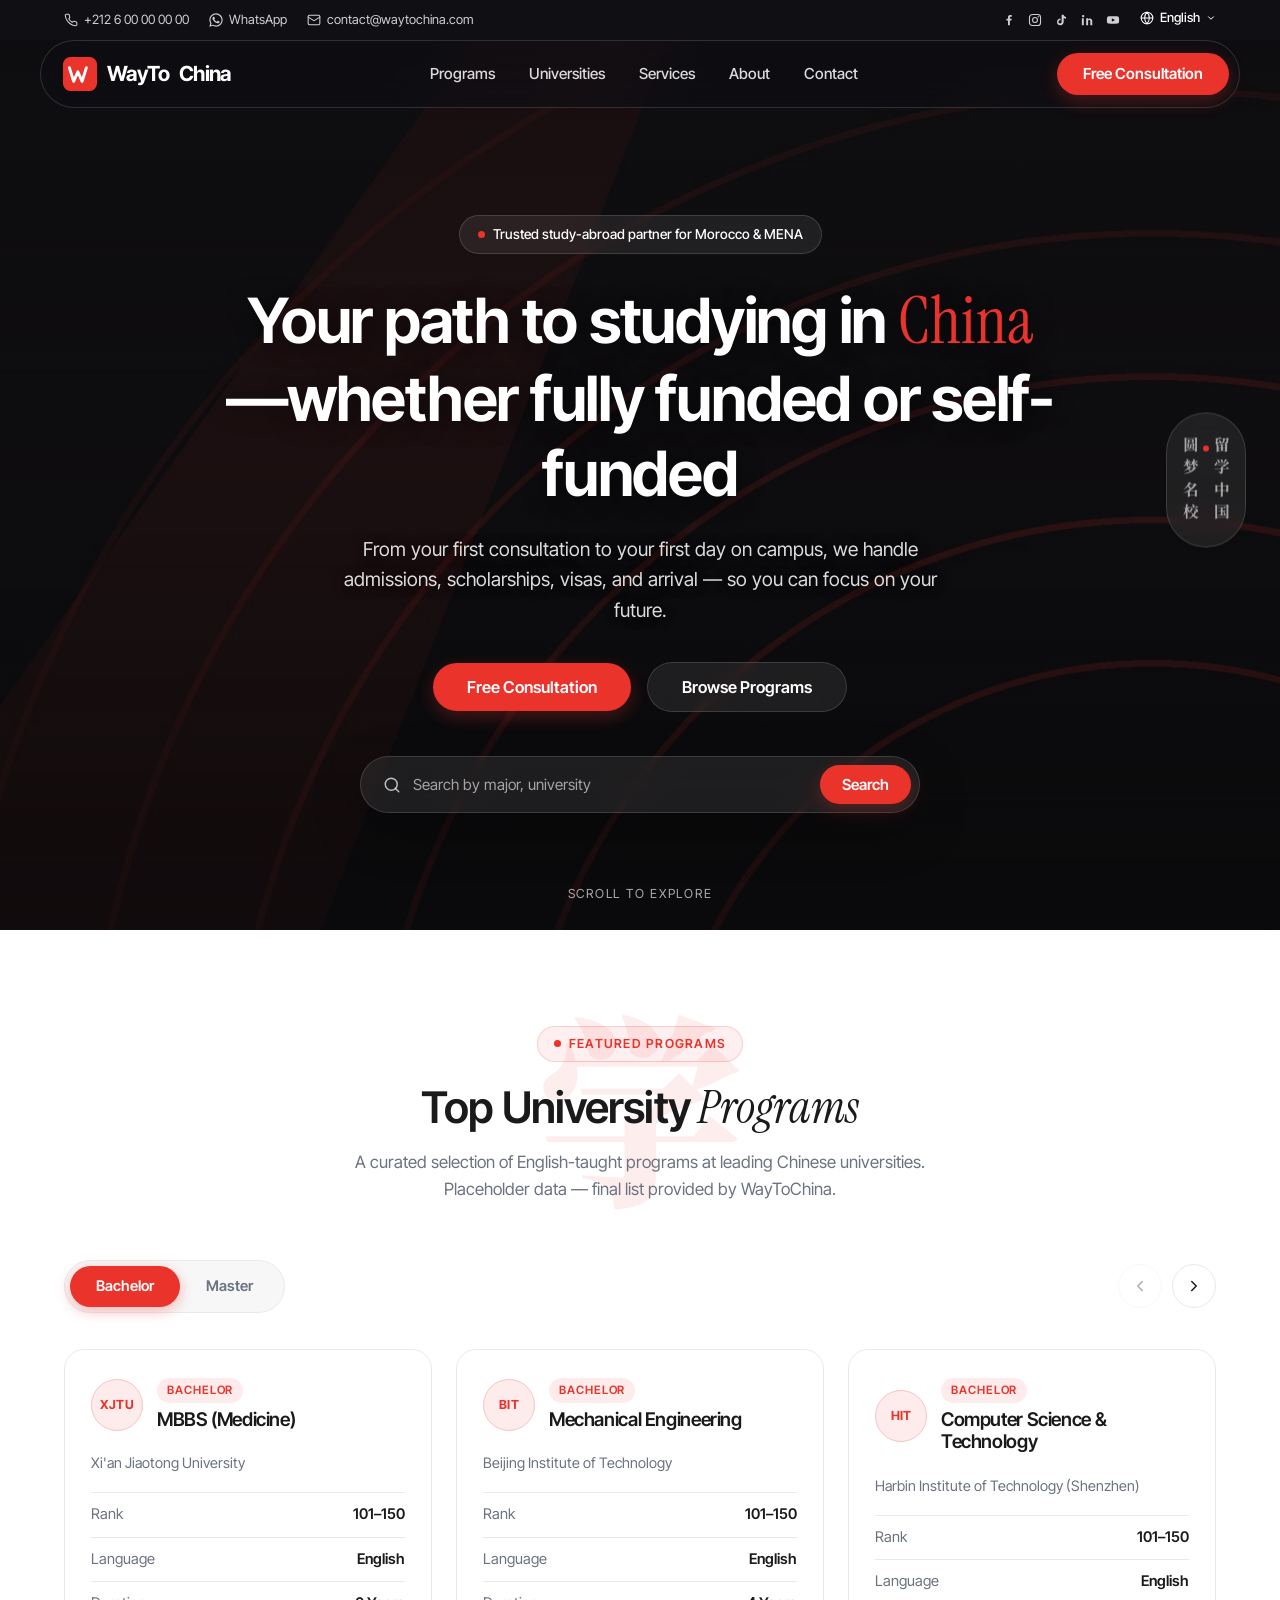
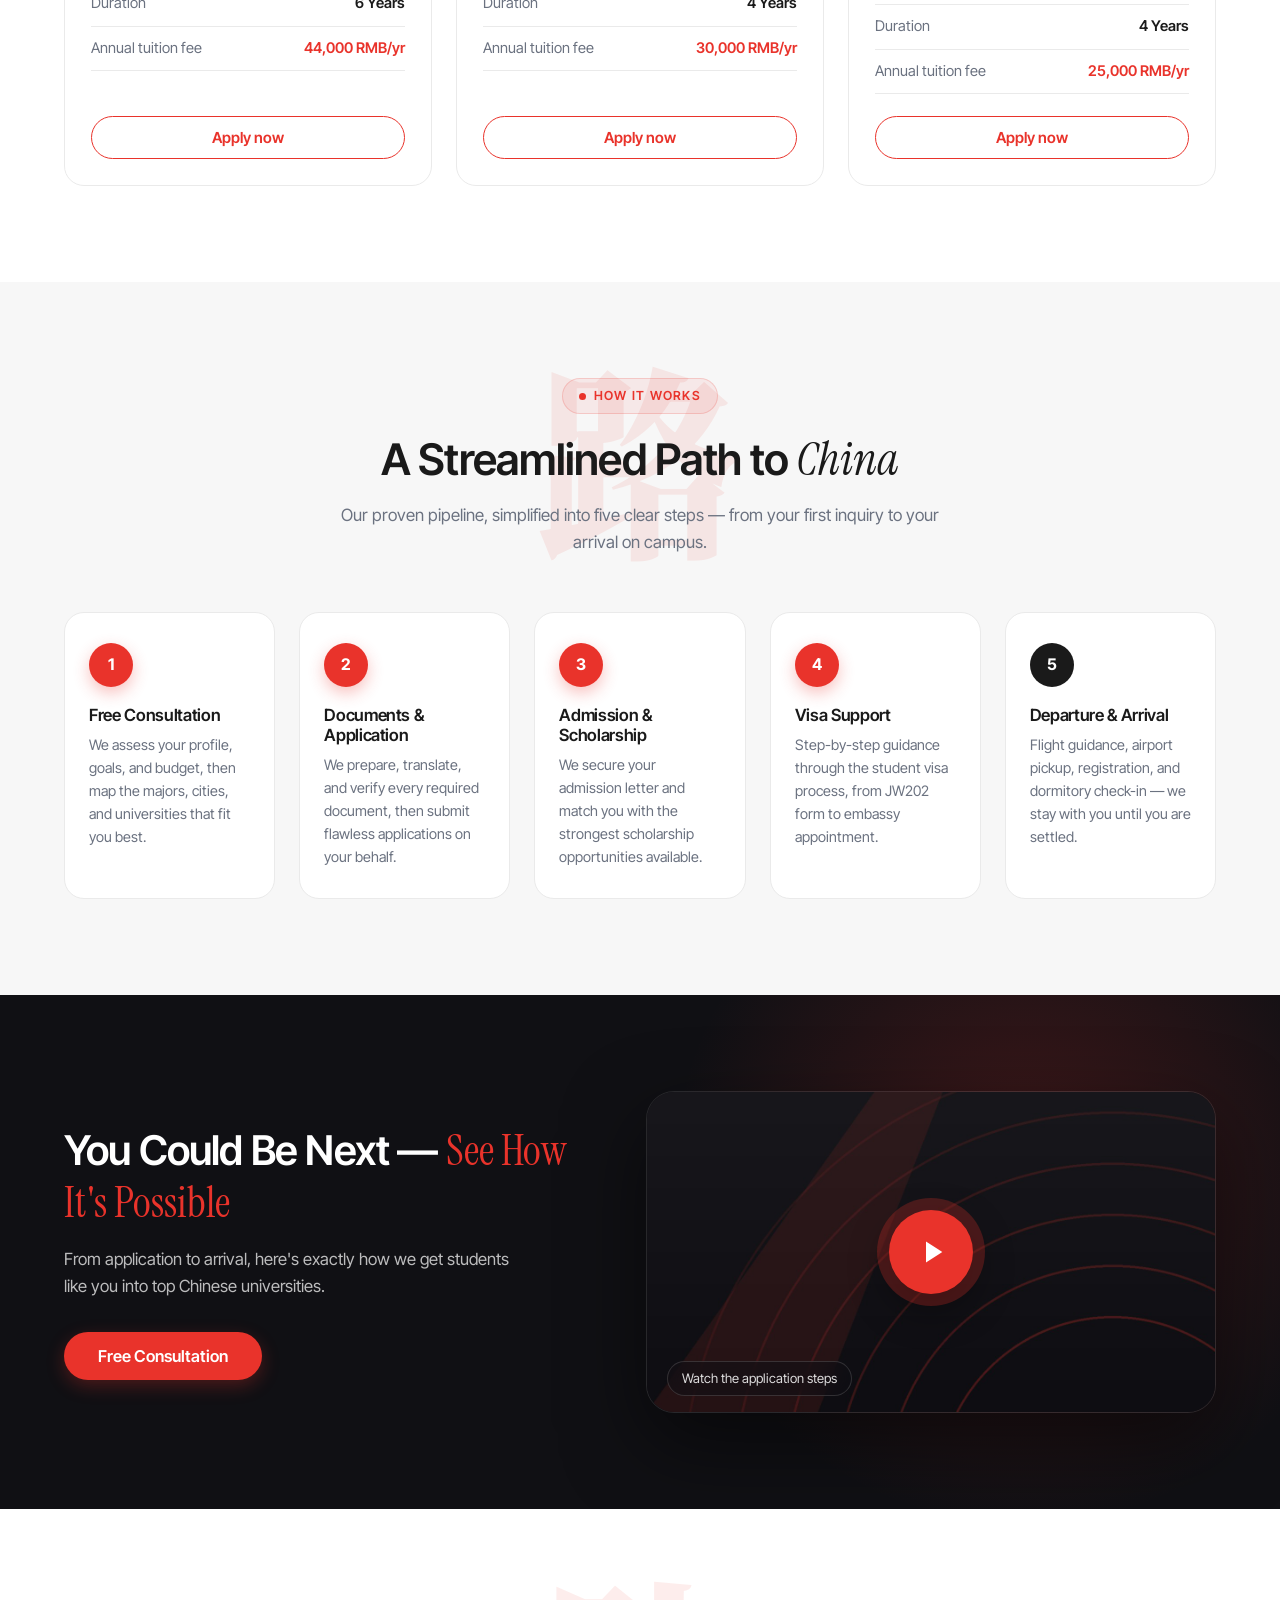
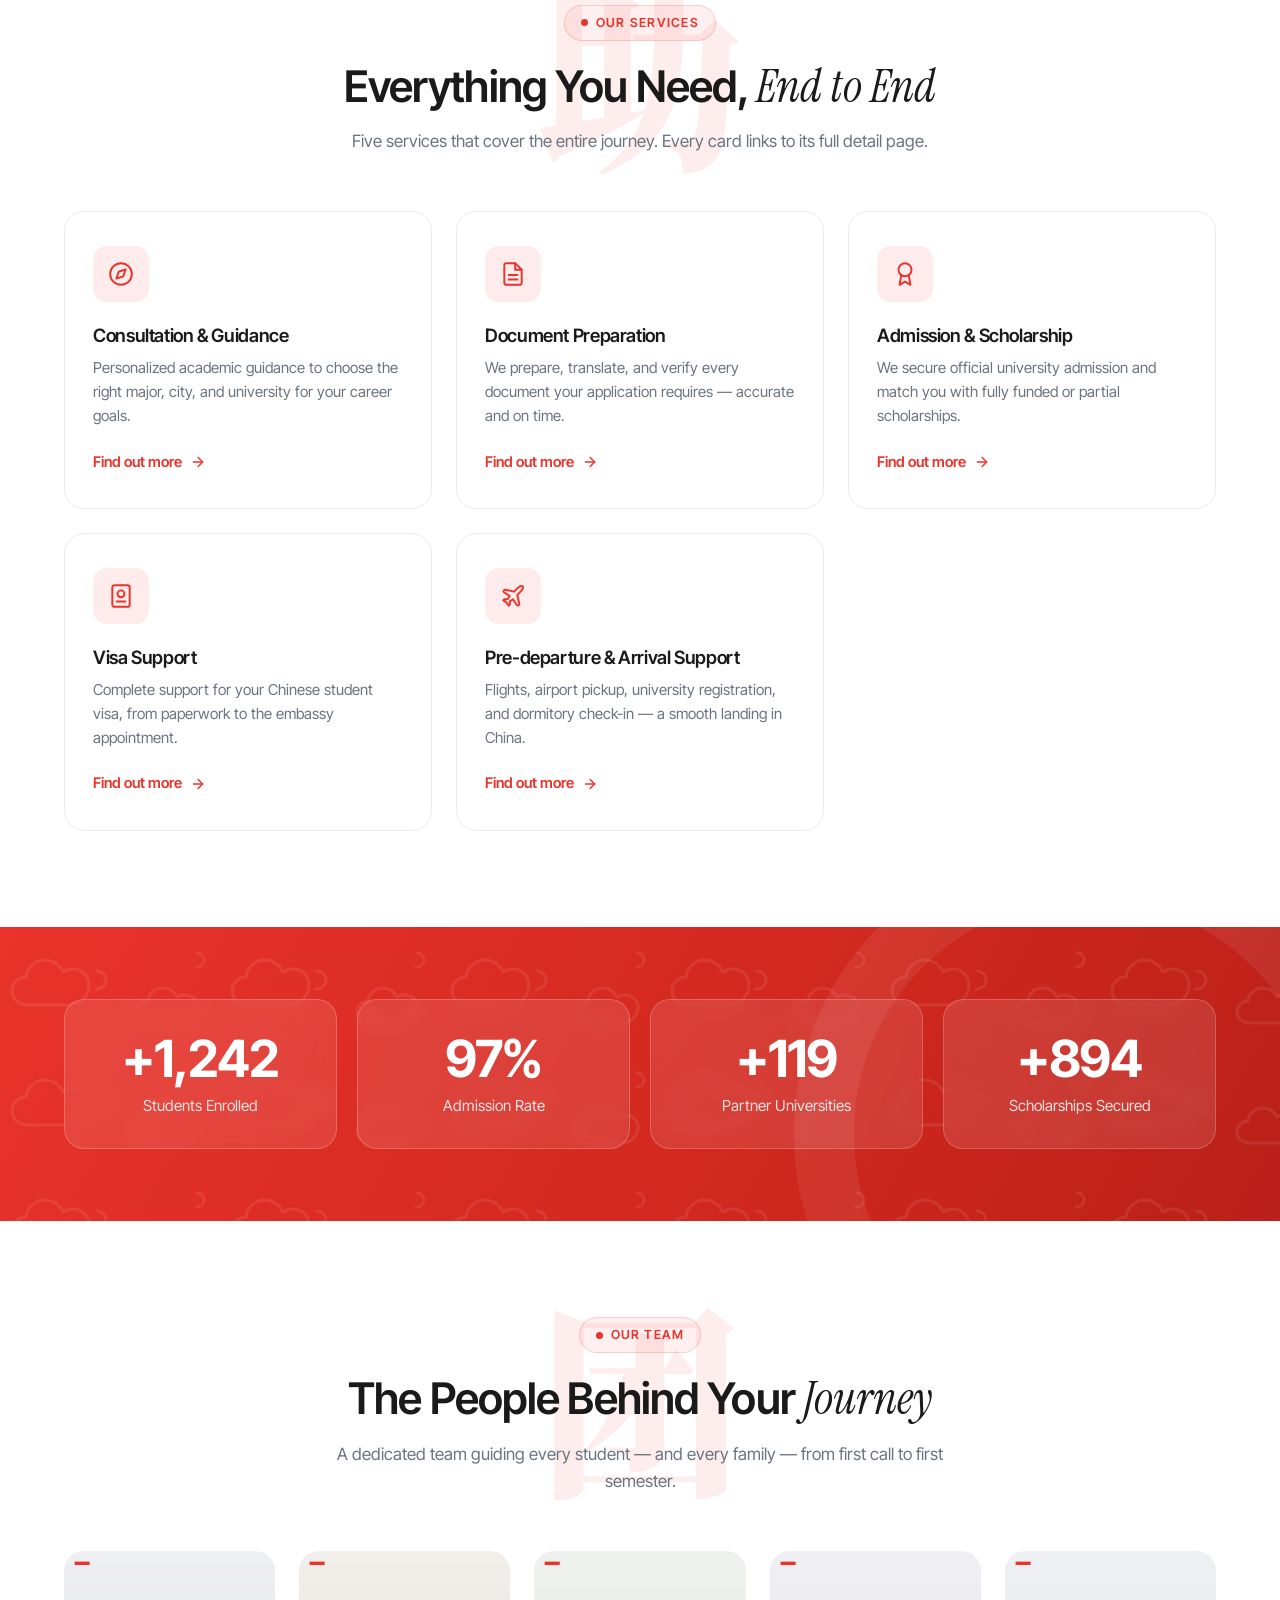
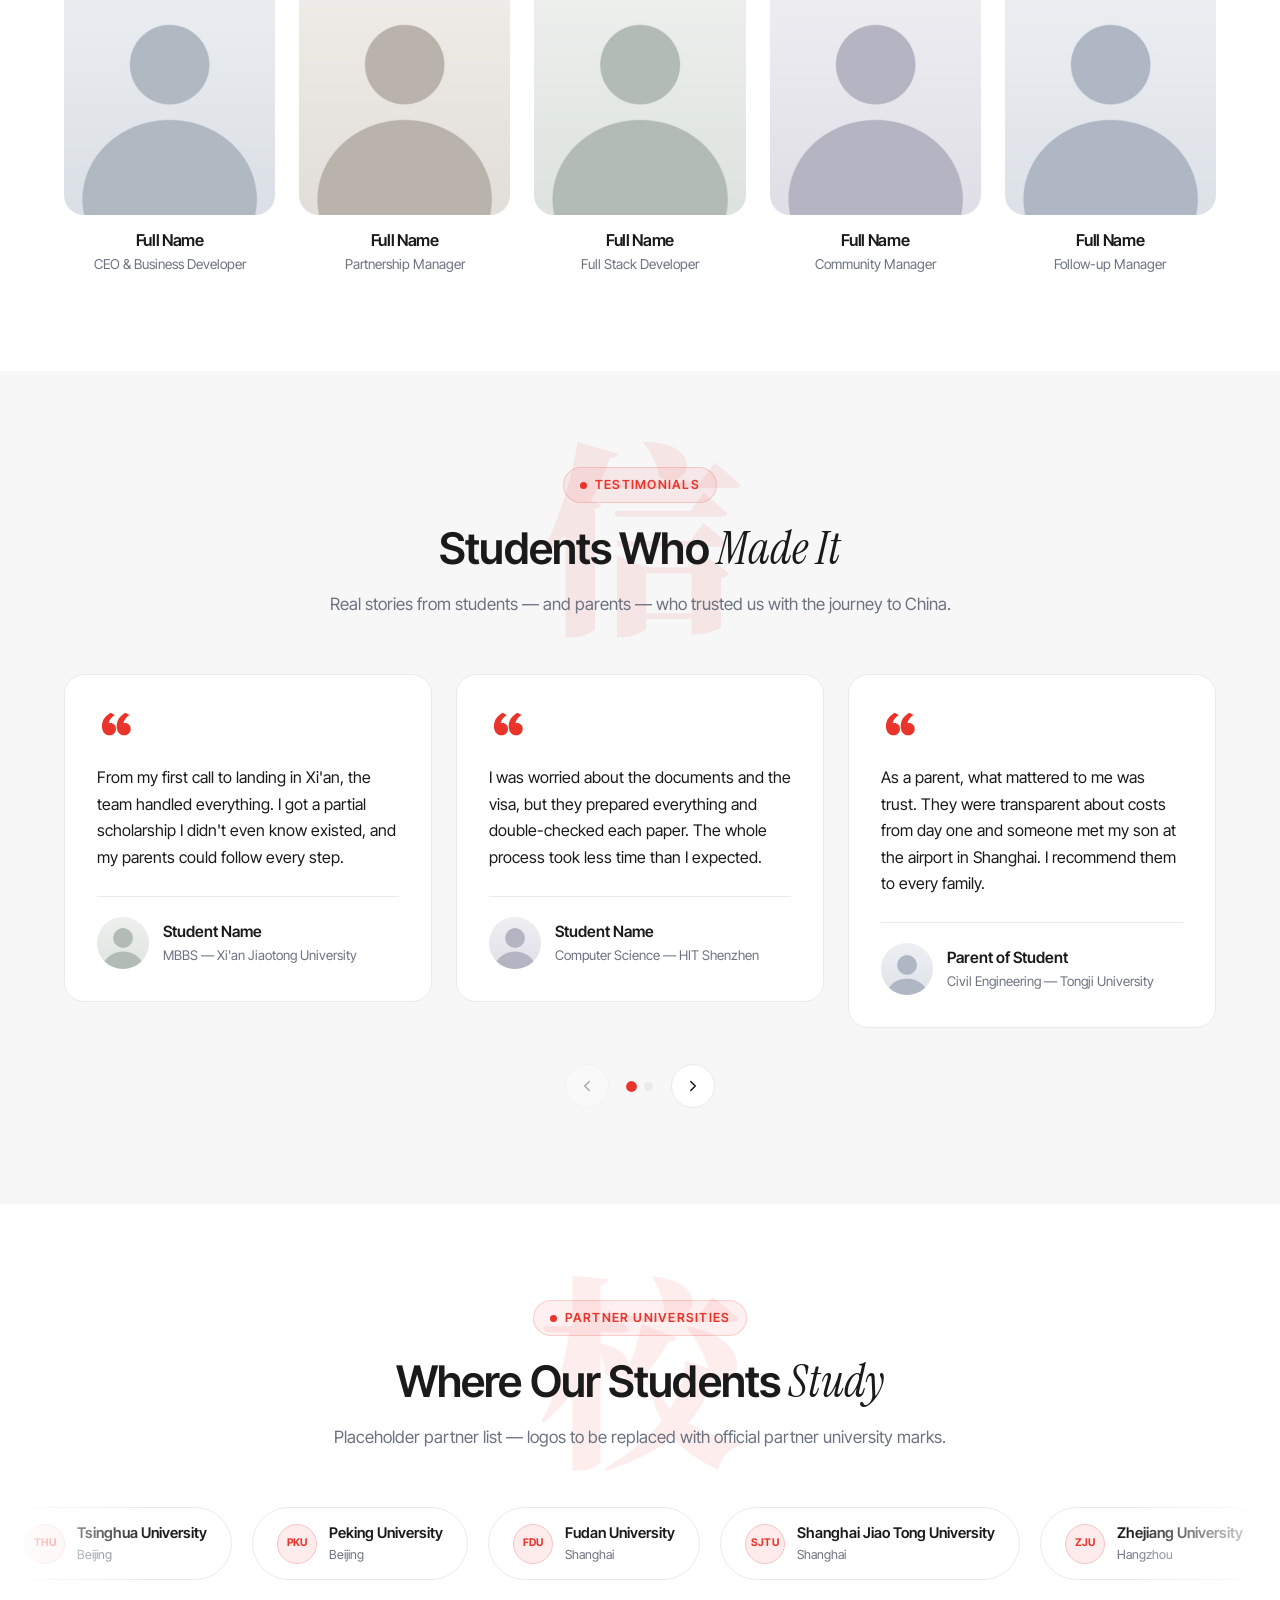
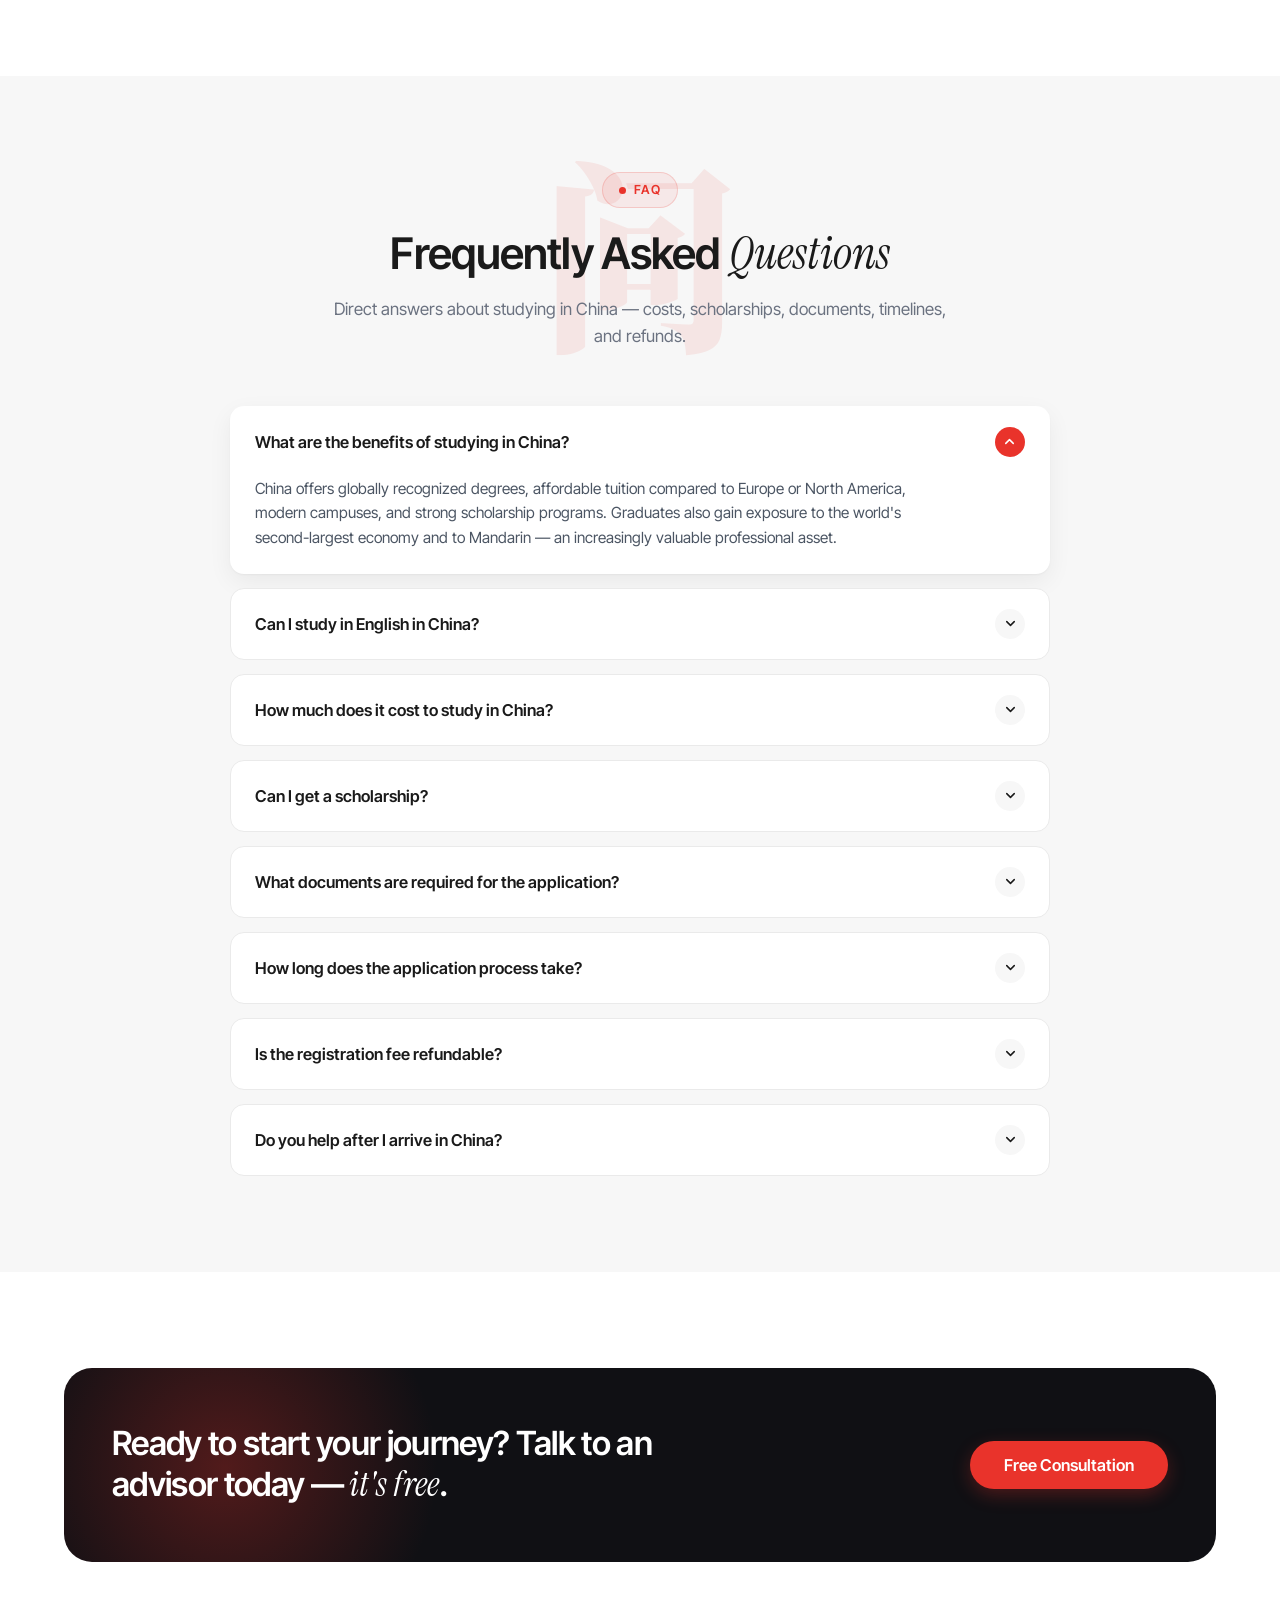
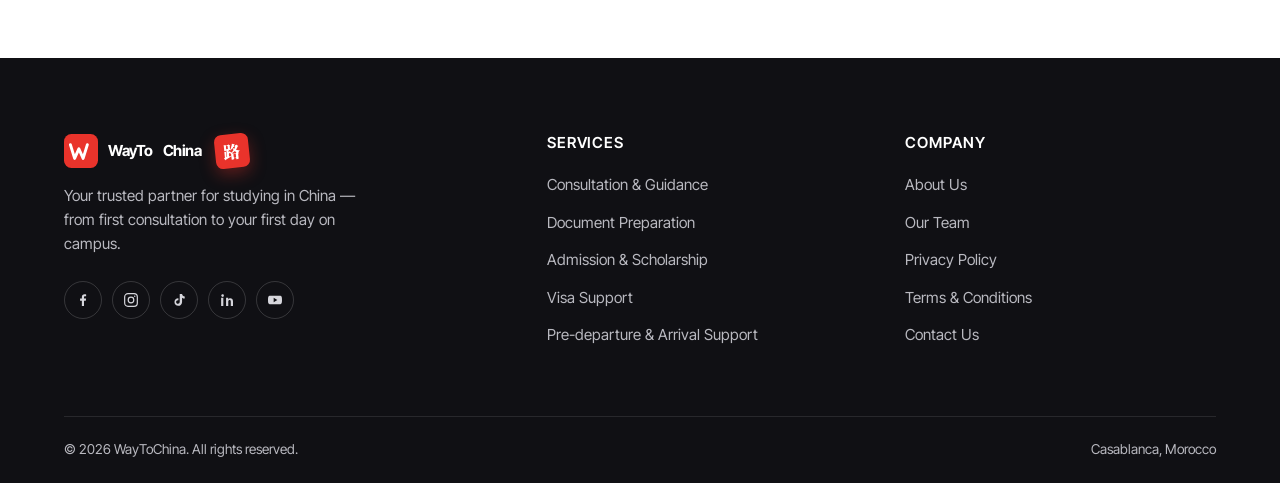
==== commit fdcda209: "Swap hero video, strengthen hanzi watermark visibility Co-Authored-By: Claude Fable 5 <noreply@anthr" ====
--- a/index.html
+++ b/index.html
@@ -84,7 +84,7 @@
              swap this iframe for: <video class="hero-video" src="./public/hero.mp4" poster="./public/hero-poster.jpg" autoplay muted loop playsinline></video> -->
         <iframe
           class="hero-yt"
-          src="https://www.youtube-nocookie.com/embed/qiiK3g8AdDE?autoplay=1&mute=1&loop=1&playlist=qiiK3g8AdDE&controls=0&rel=0&iv_load_policy=3&modestbranding=1&playsinline=1&disablekb=1"
+          src="https://www.youtube-nocookie.com/embed/1m6EP9l4xI8?autoplay=1&mute=1&loop=1&playlist=1m6EP9l4xI8&controls=0&rel=0&iv_load_policy=3&modestbranding=1&playsinline=1&disablekb=1"
           title="Study in China — background video"
           allow="autoplay; encrypted-media"
           tabindex="-1"
--- a/assets/waytochina.css
+++ b/assets/waytochina.css
@@ -146,7 +146,7 @@
   font-weight: 900;
   font-size: clamp(8rem, 16vw, 13rem);
   line-height: 1;
-  color: rgba(233, 51, 43, 0.05);
+  color: rgba(233, 51, 43, 0.09);
   pointer-events: none;
   user-select: none;
   z-index: -1;
@@ -1749,7 +1749,7 @@
   font-weight: 900;
   font-size: clamp(9rem, 18vw, 15rem);
   line-height: 1;
-  color: rgba(255, 255, 255, 0.05);
+  color: rgba(255, 255, 255, 0.08);
   pointer-events: none;
   user-select: none;
   z-index: 1;
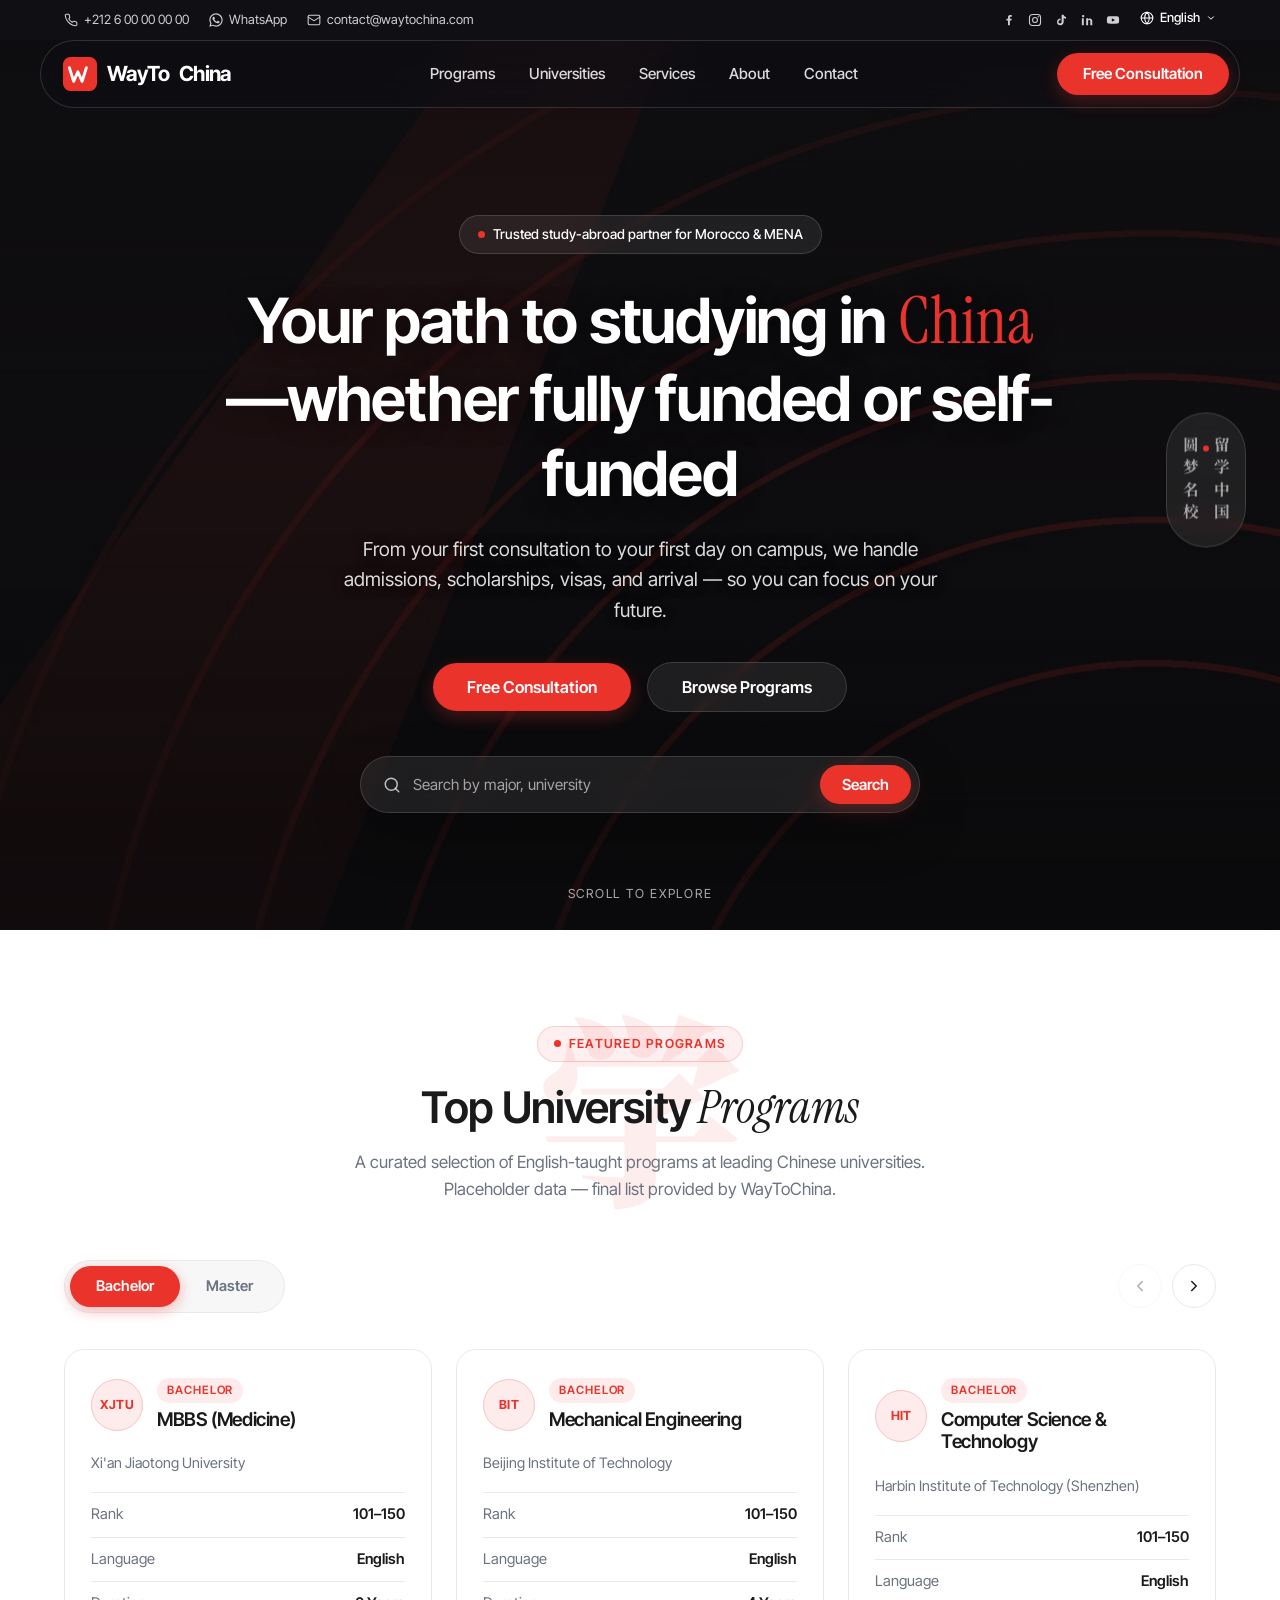
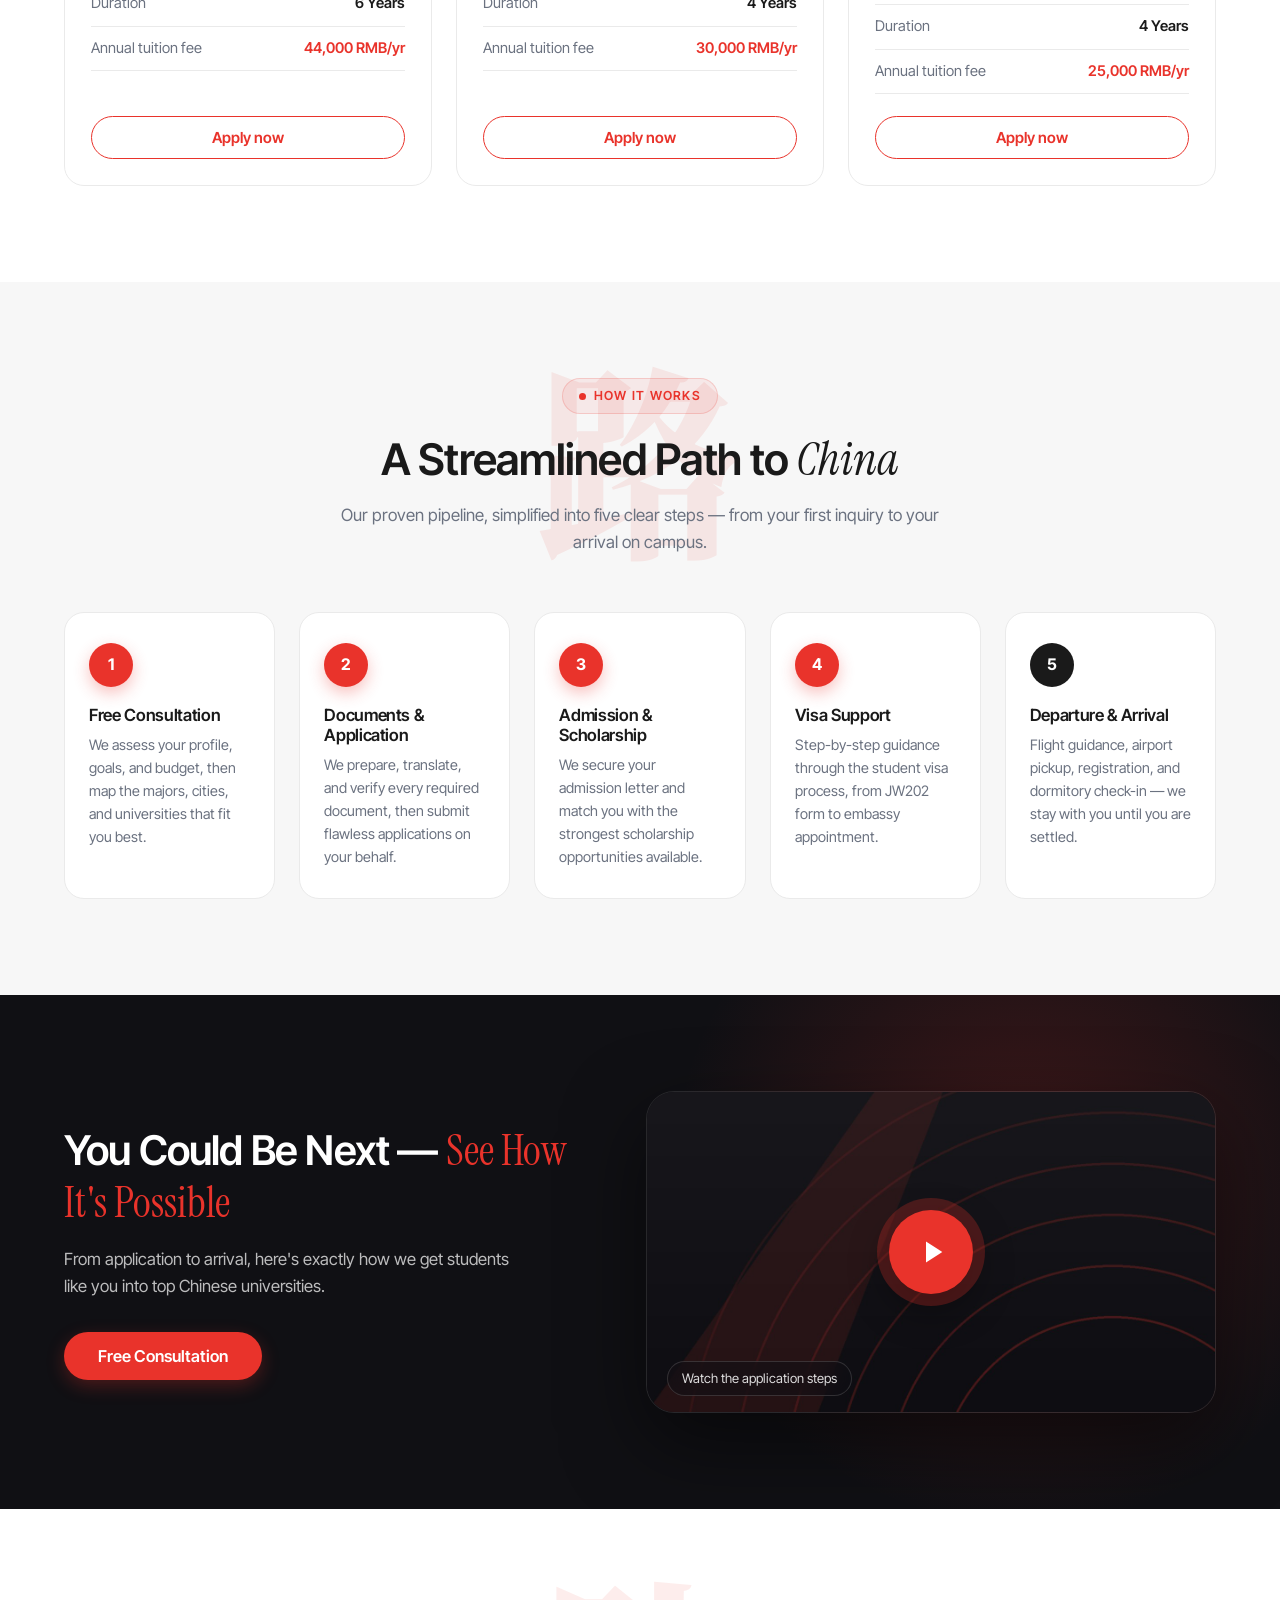
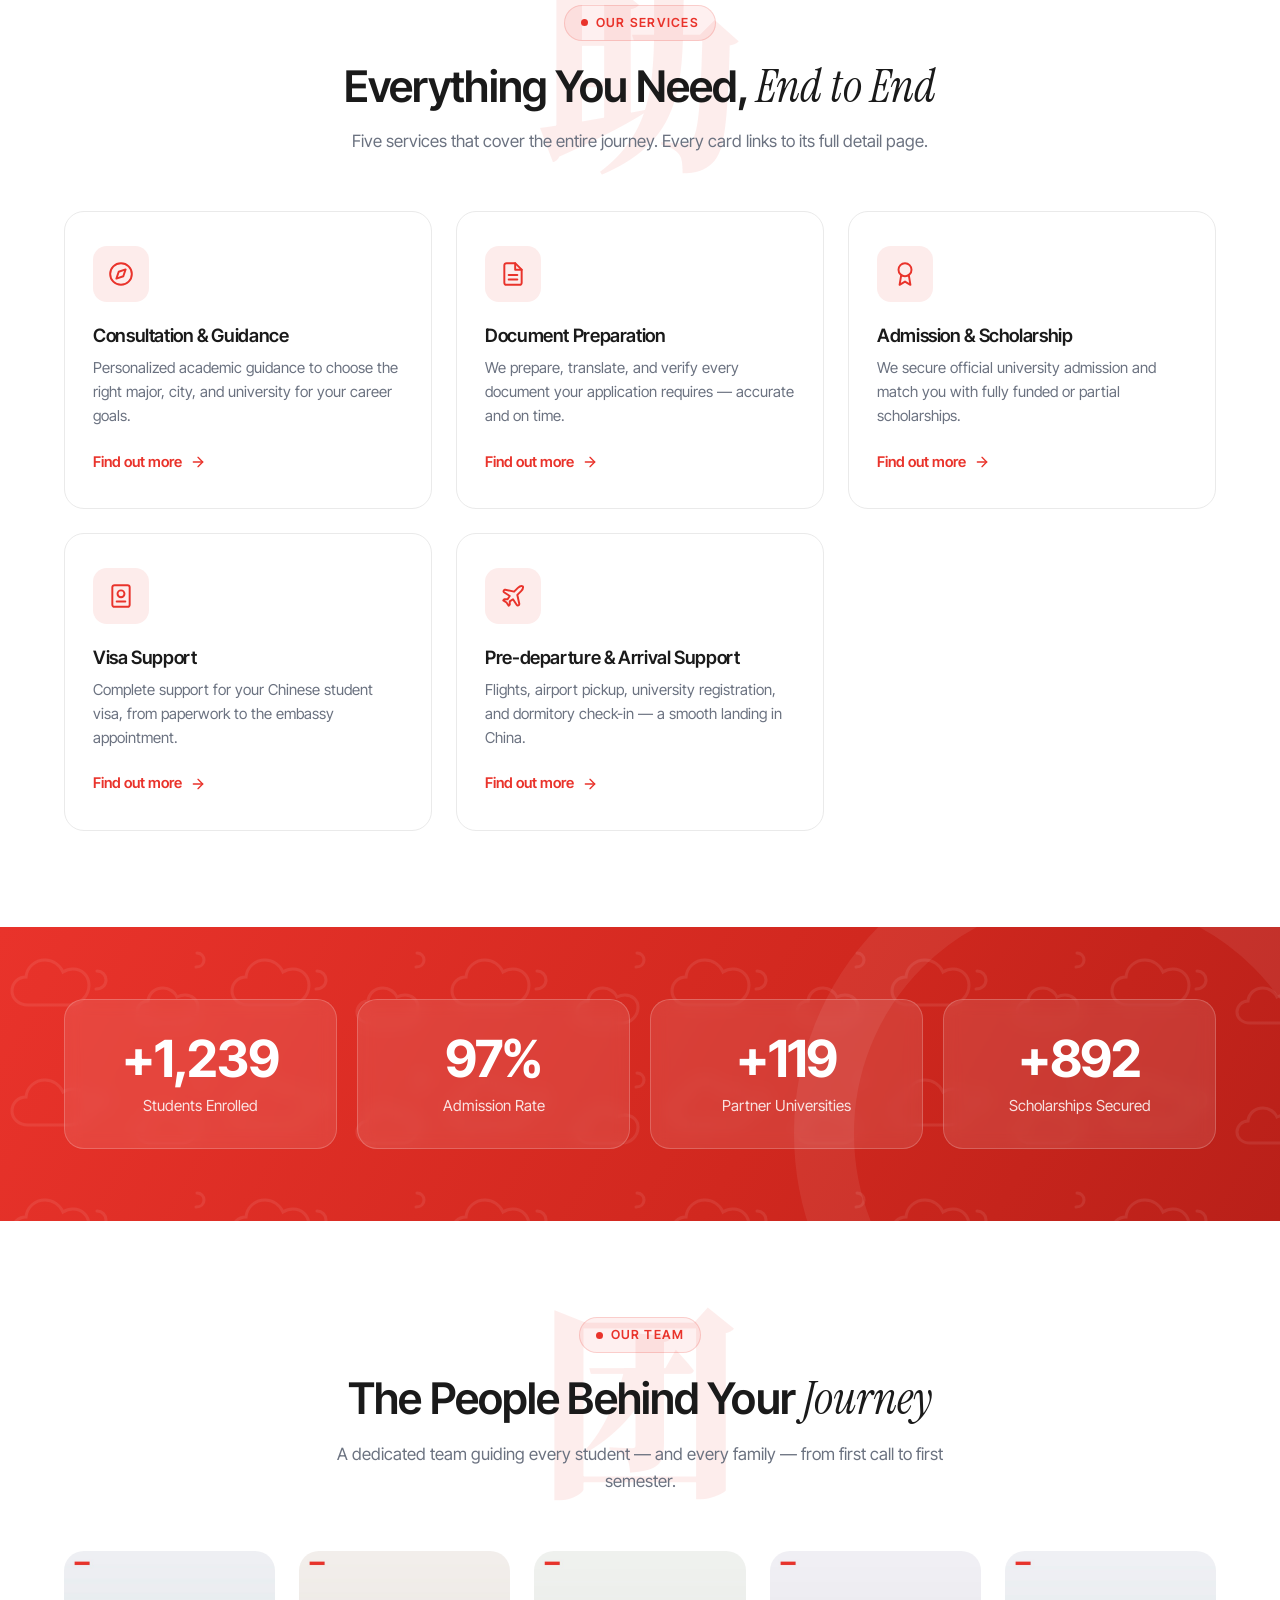
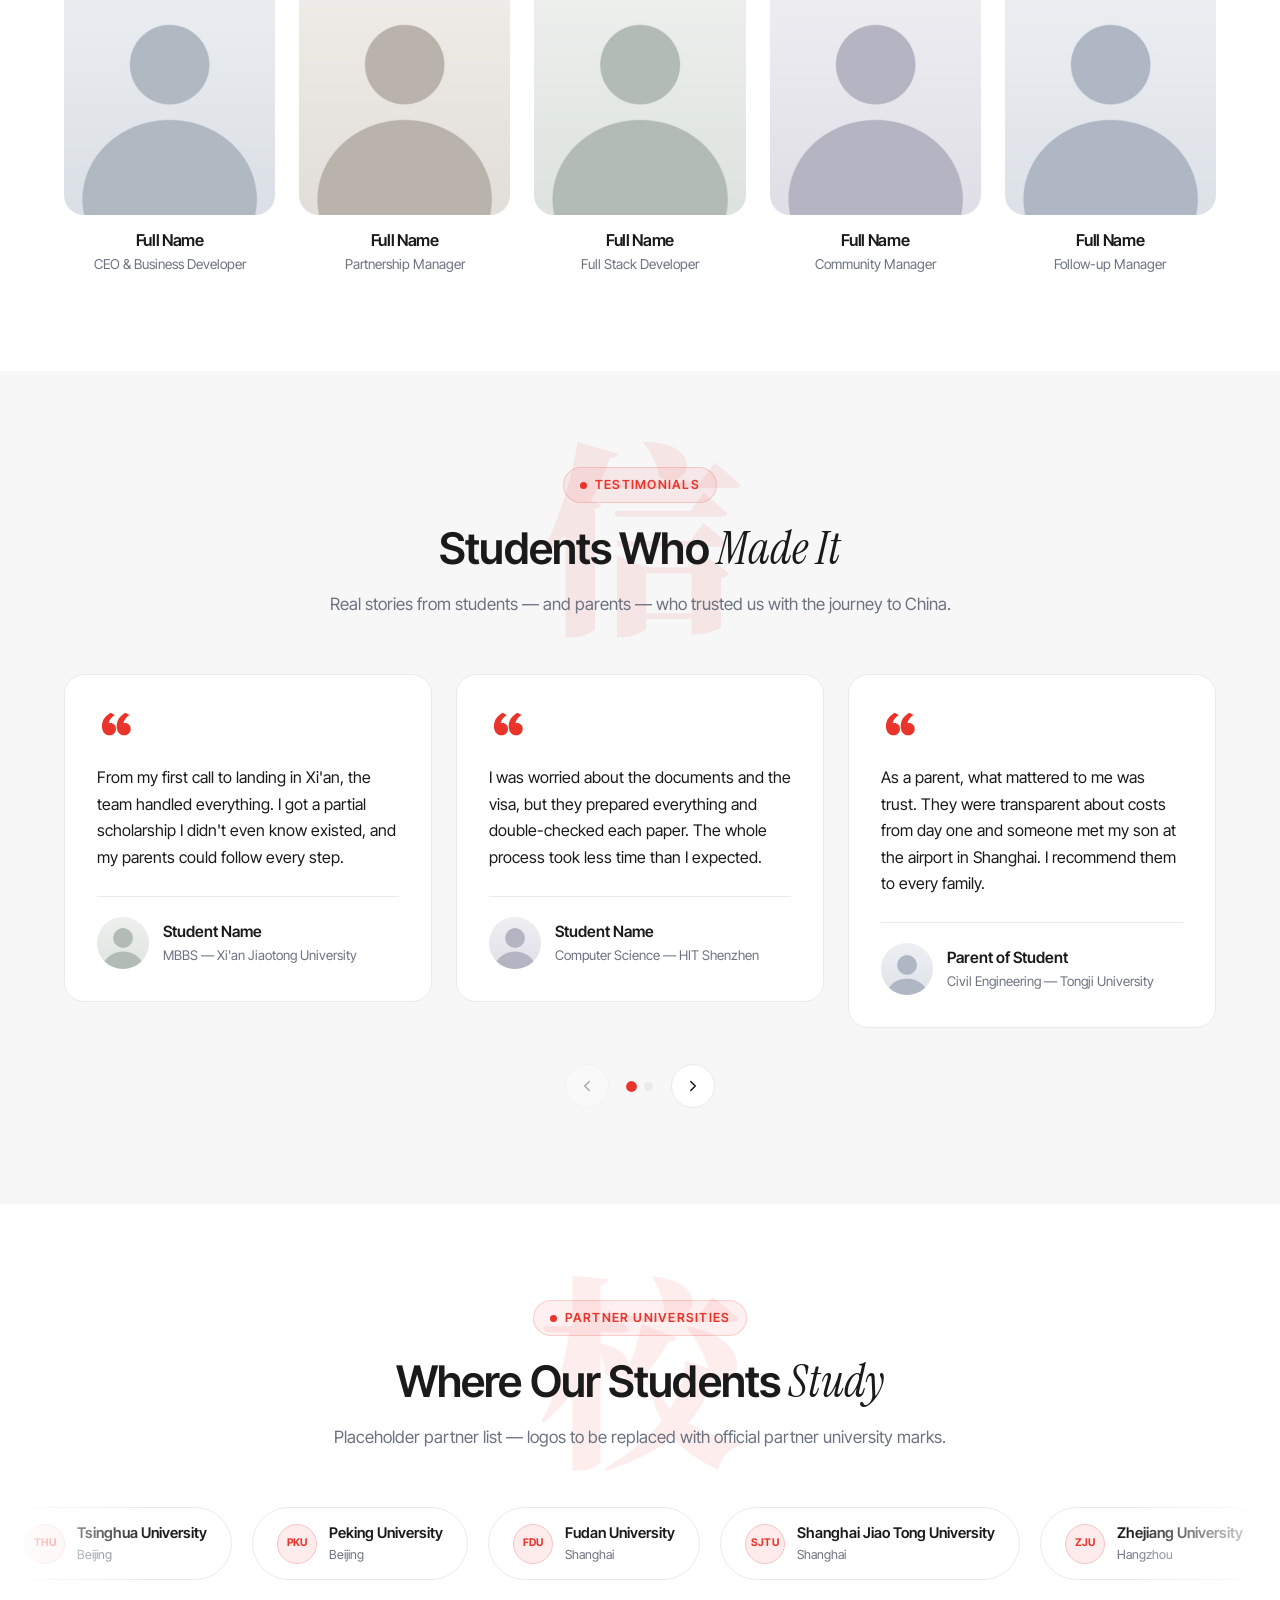
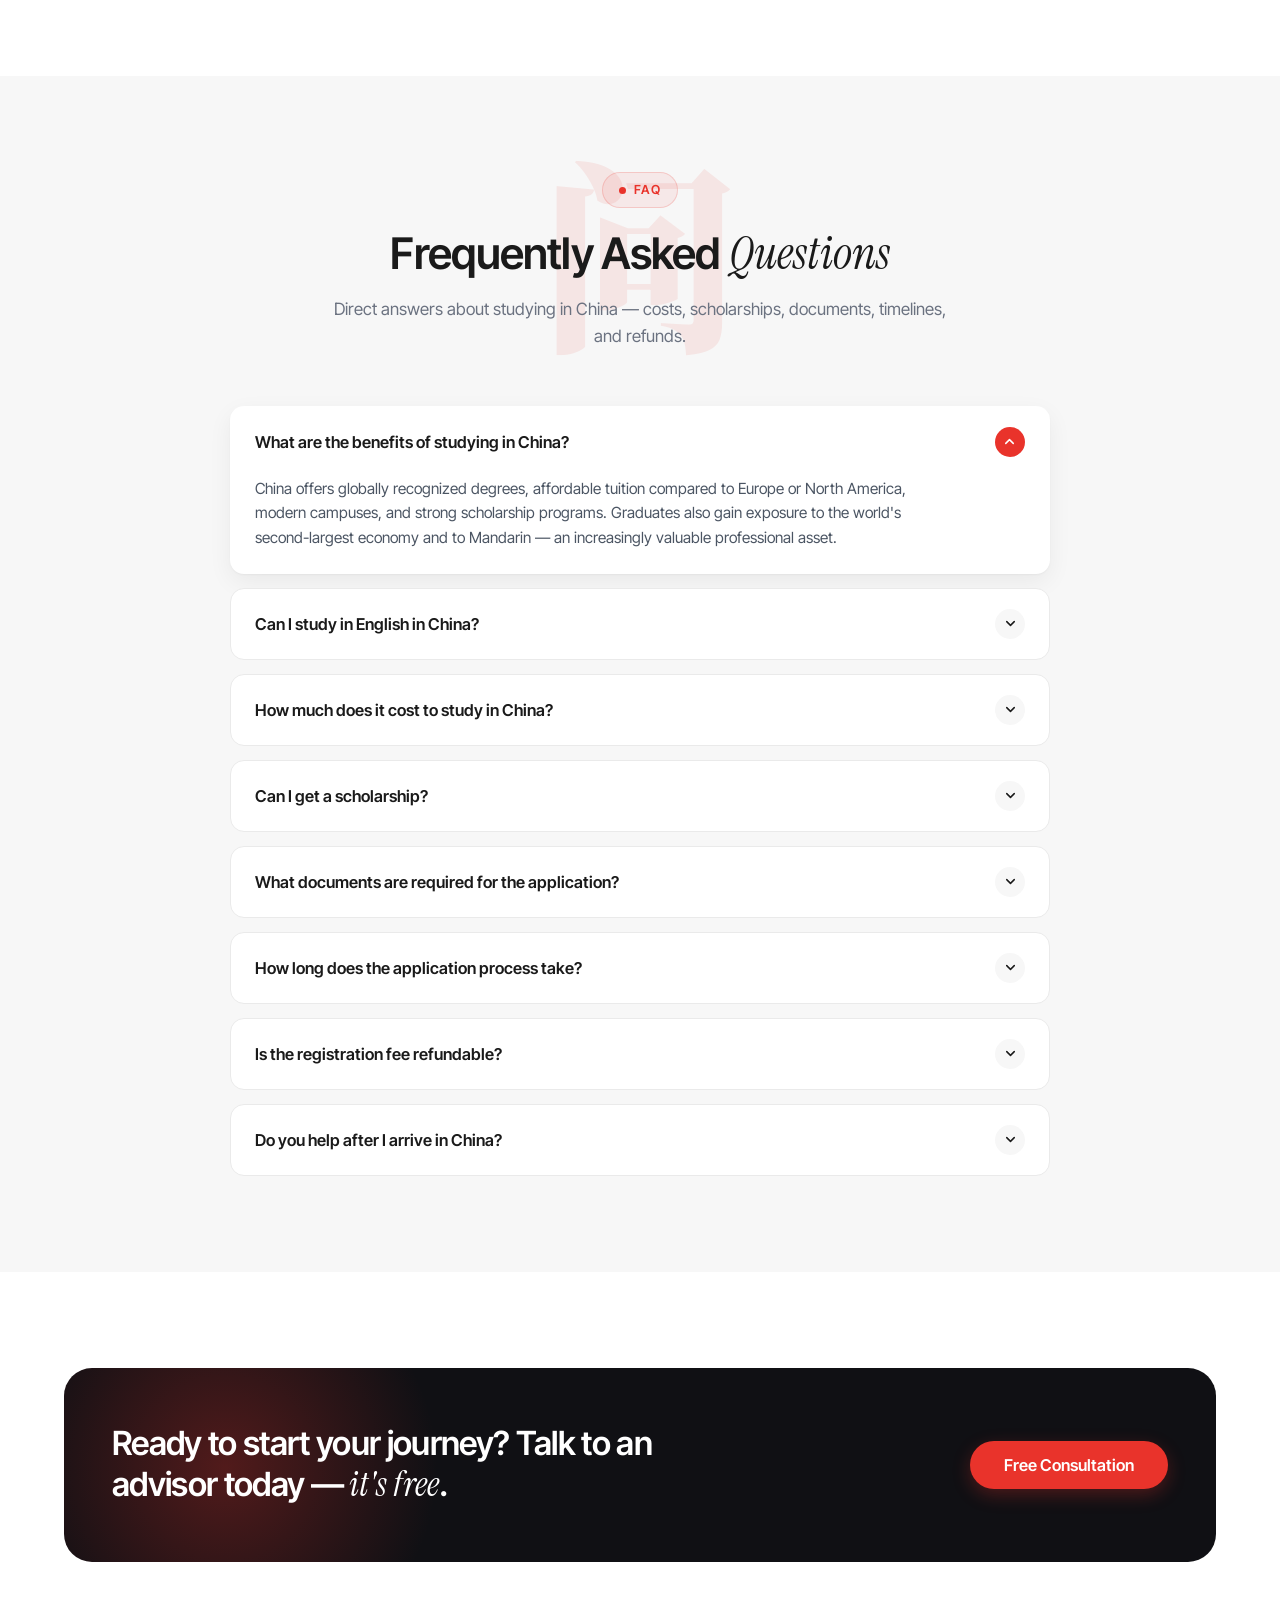
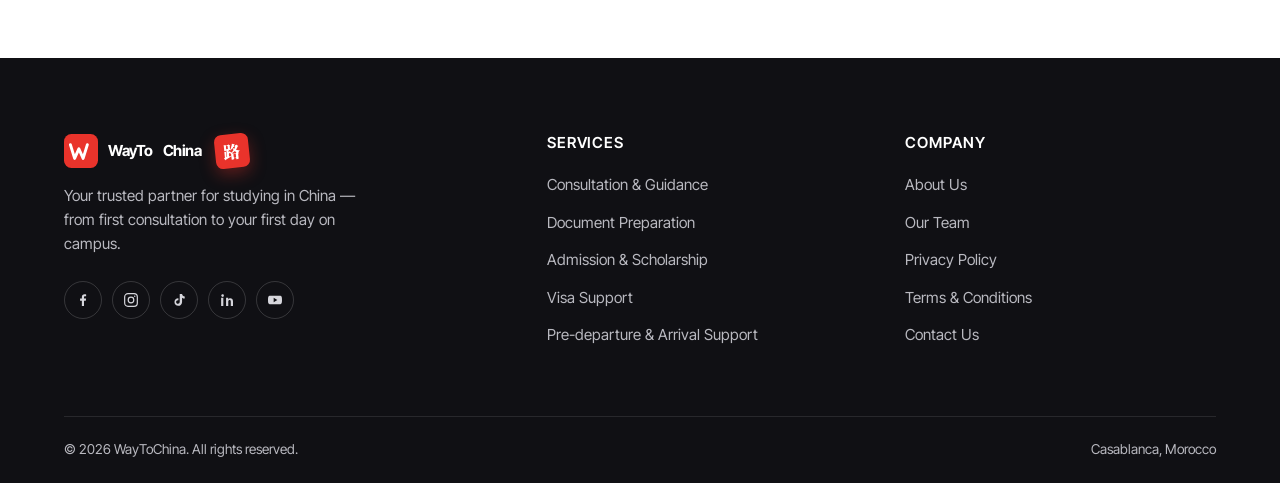
==== commit 94034841: "Fix Vercel 404: rename public/ to media/ With no framework and no build command, Vercel serves publi" ====
--- a/index.html
+++ b/index.html
@@ -81,7 +81,7 @@
       <!-- ============ 2. HERO — full-screen looping video background ============ -->
       <section class="hero">
         <!-- YouTube background loop (muted, no controls). To use a local file instead,
-             swap this iframe for: <video class="hero-video" src="./public/hero.mp4" poster="./public/hero-poster.jpg" autoplay muted loop playsinline></video> -->
+             swap this iframe for: <video class="hero-video" src="./media/hero.mp4" poster="./media/hero-poster.jpg" autoplay muted loop playsinline></video> -->
         <iframe
           class="hero-yt"
           src="https://www.youtube-nocookie.com/embed/1m6EP9l4xI8?autoplay=1&mute=1&loop=1&playlist=1m6EP9l4xI8&controls=0&rel=0&iv_load_policy=3&modestbranding=1&playsinline=1&disablekb=1"
--- a/assets/waytochina.css
+++ b/assets/waytochina.css
@@ -626,7 +626,7 @@
   justify-content: center;
   text-align: center;
   overflow: hidden;
-  background: var(--dark) url("../public/hero-poster.jpg") center/cover no-repeat;
+  background: var(--dark) url("../media/hero-poster.jpg") center/cover no-repeat;
   /* pull the hero up under the top bar + floating glass nav */
   margin-top: calc(-1 * var(--topbar-h));
 }
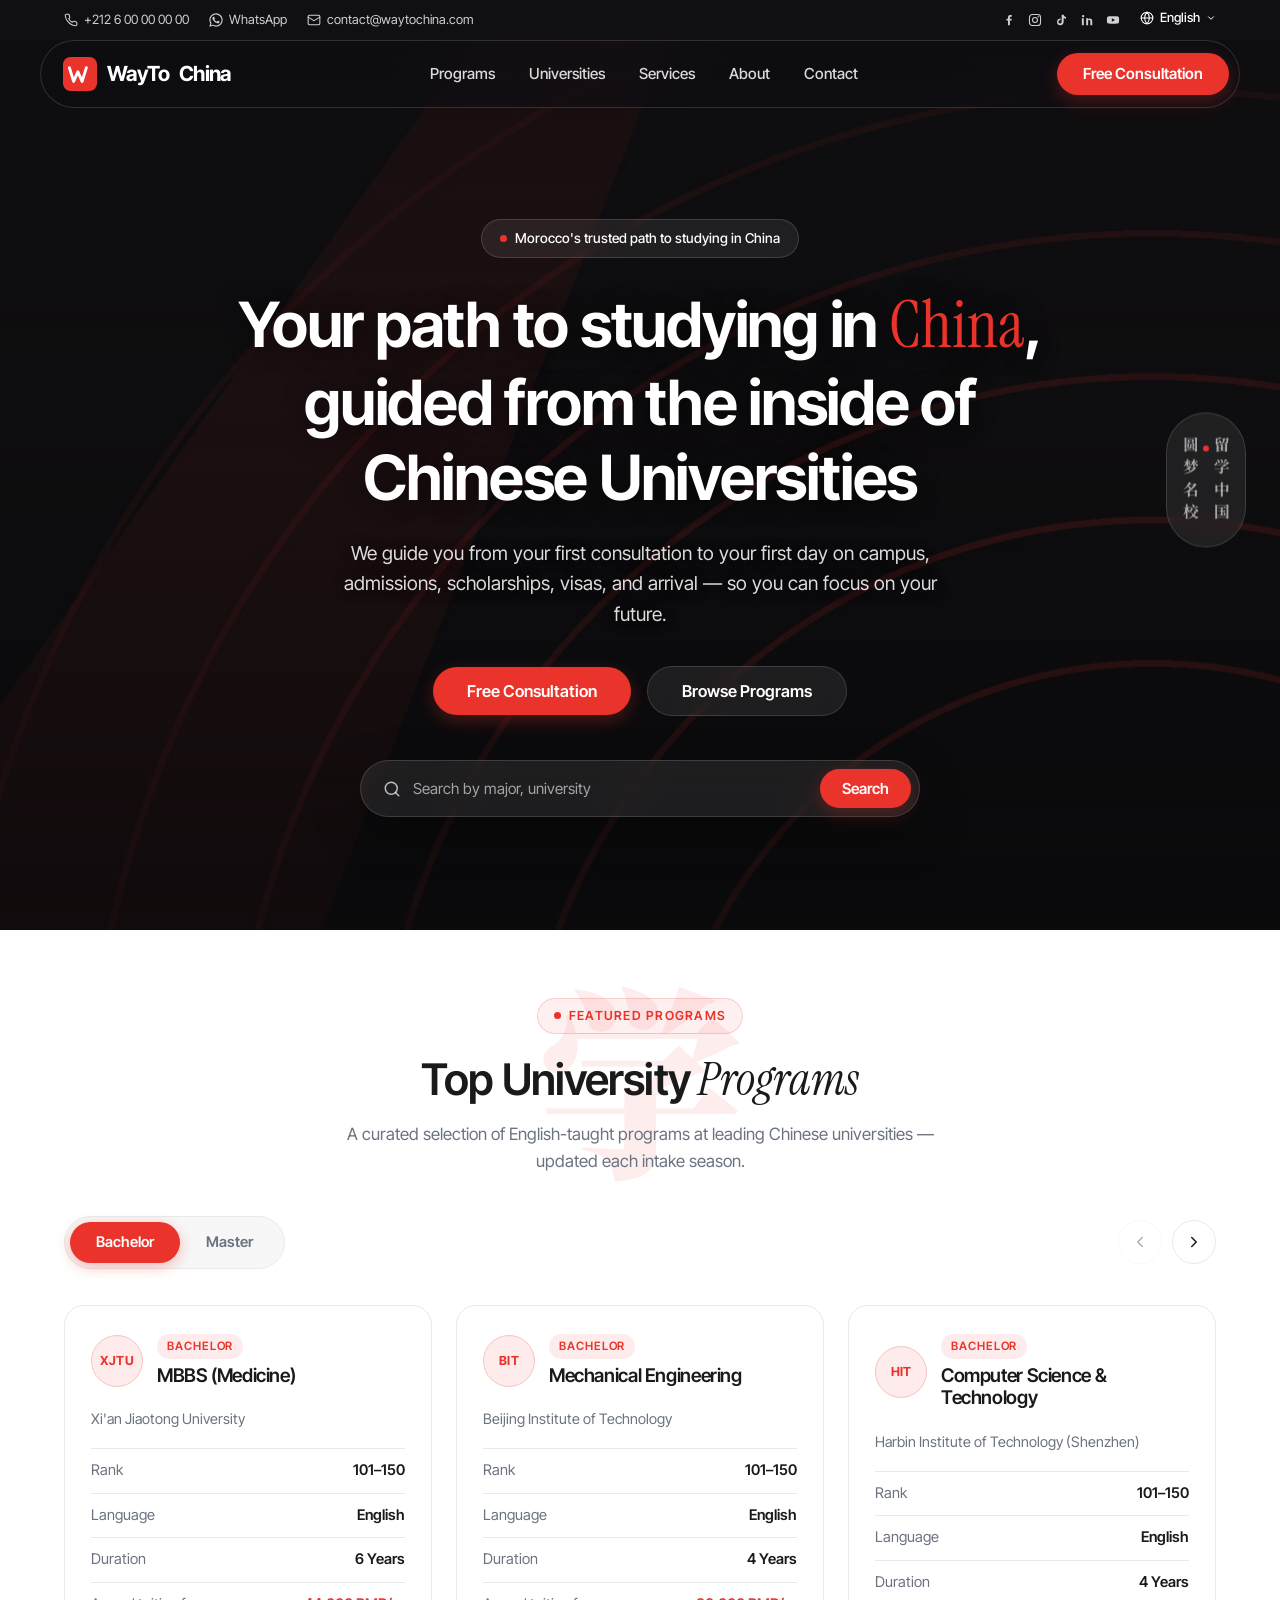
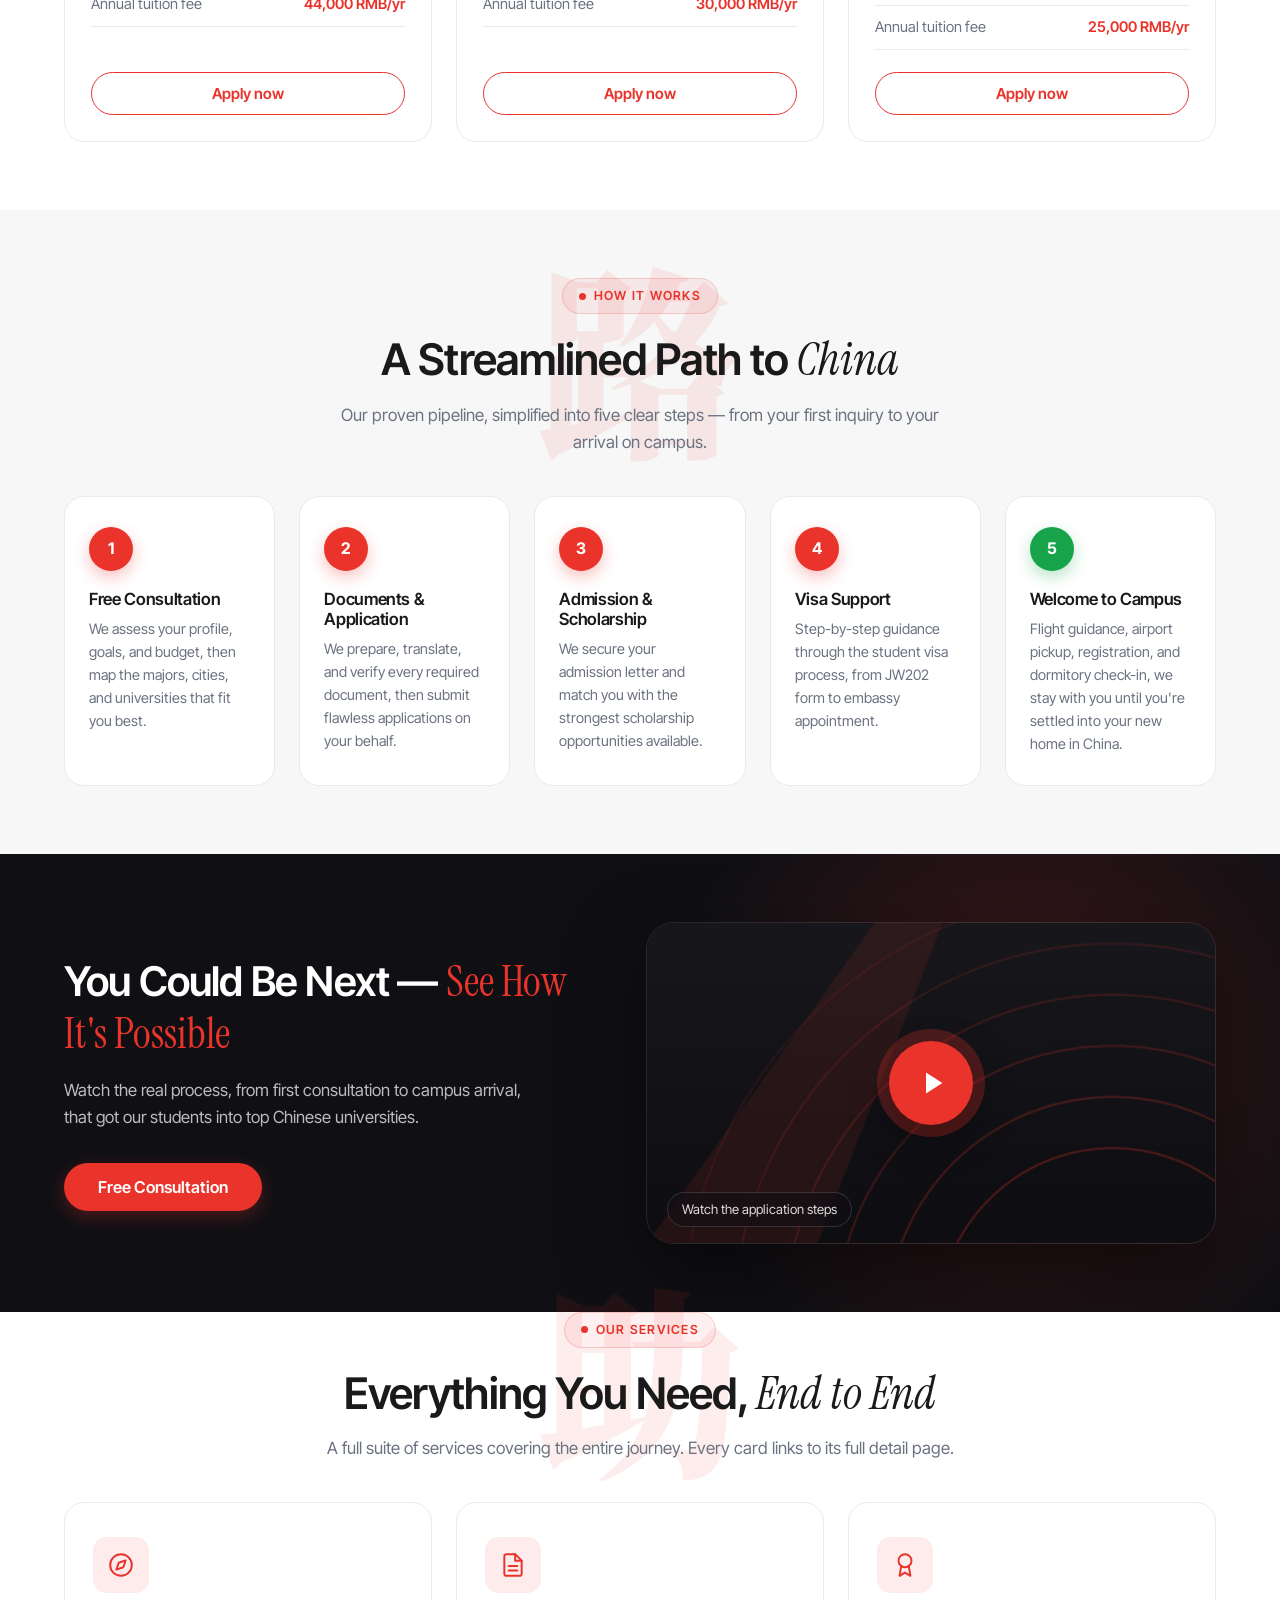
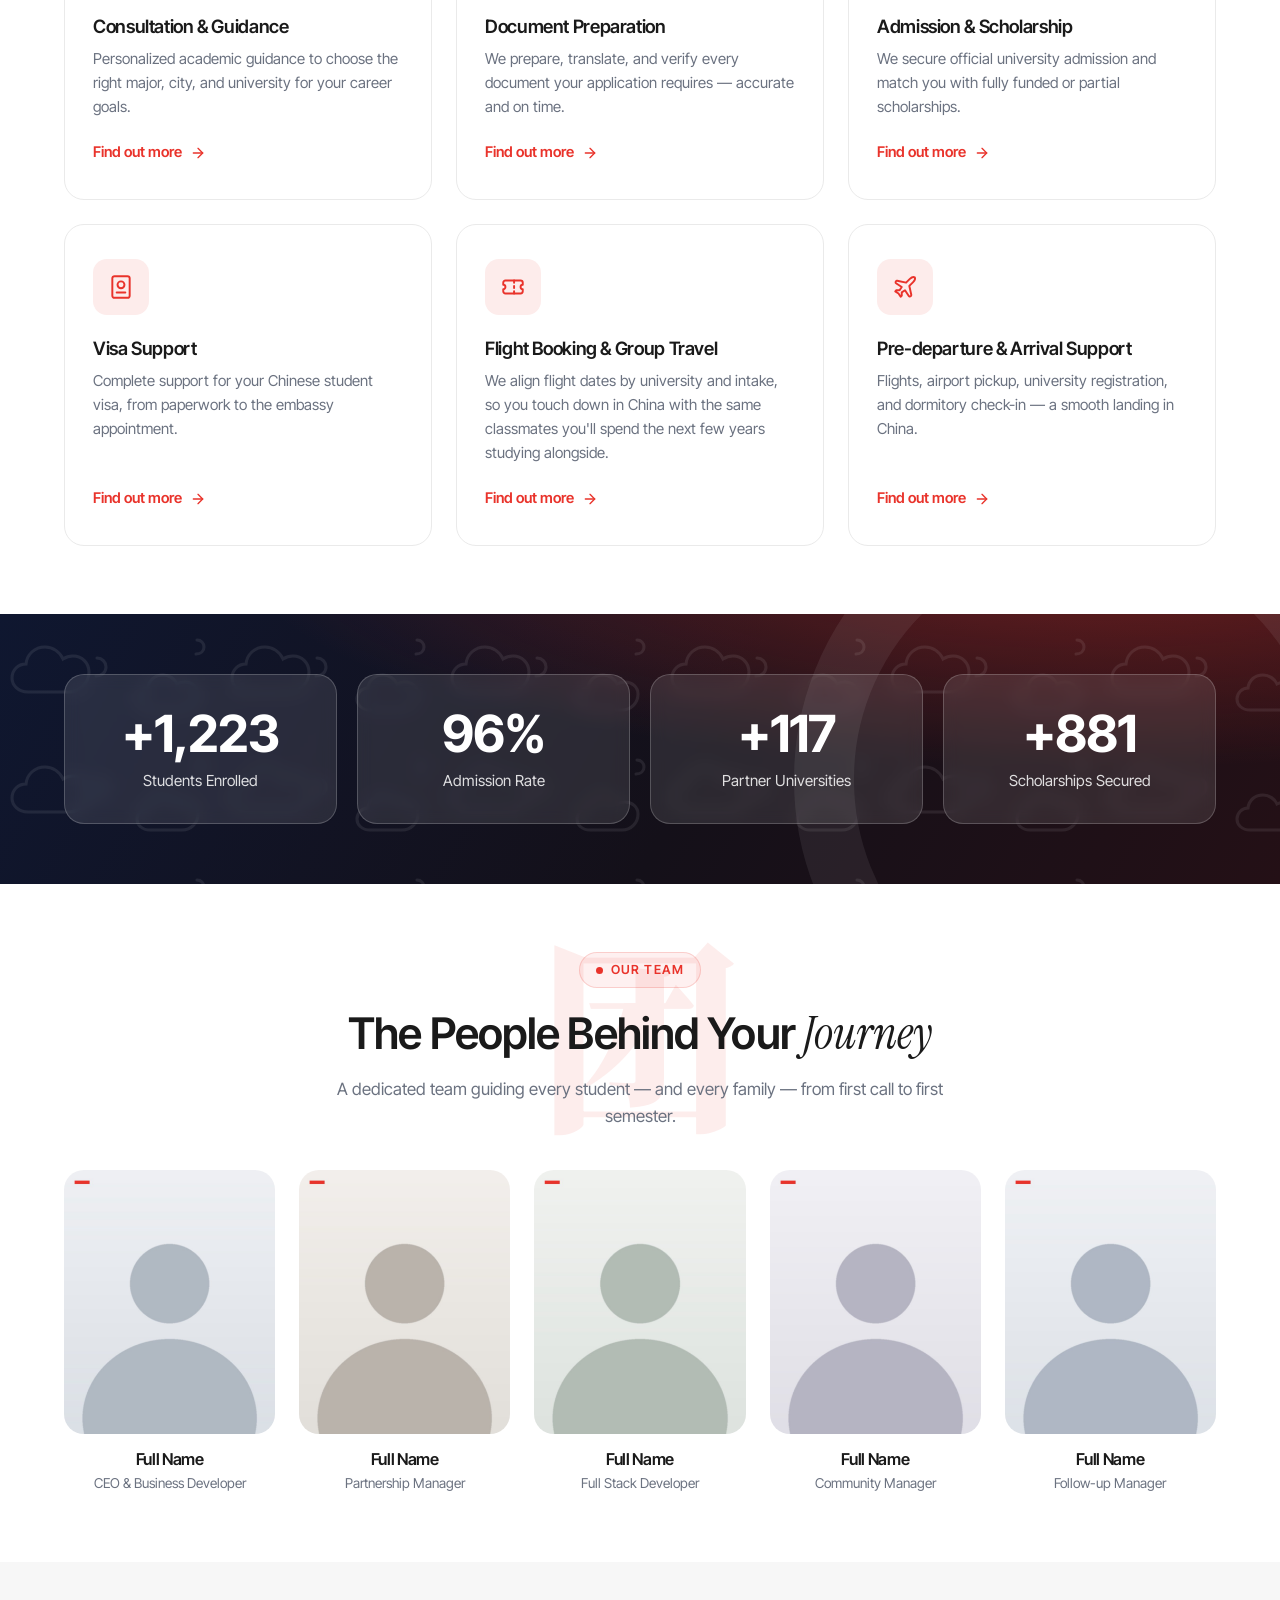
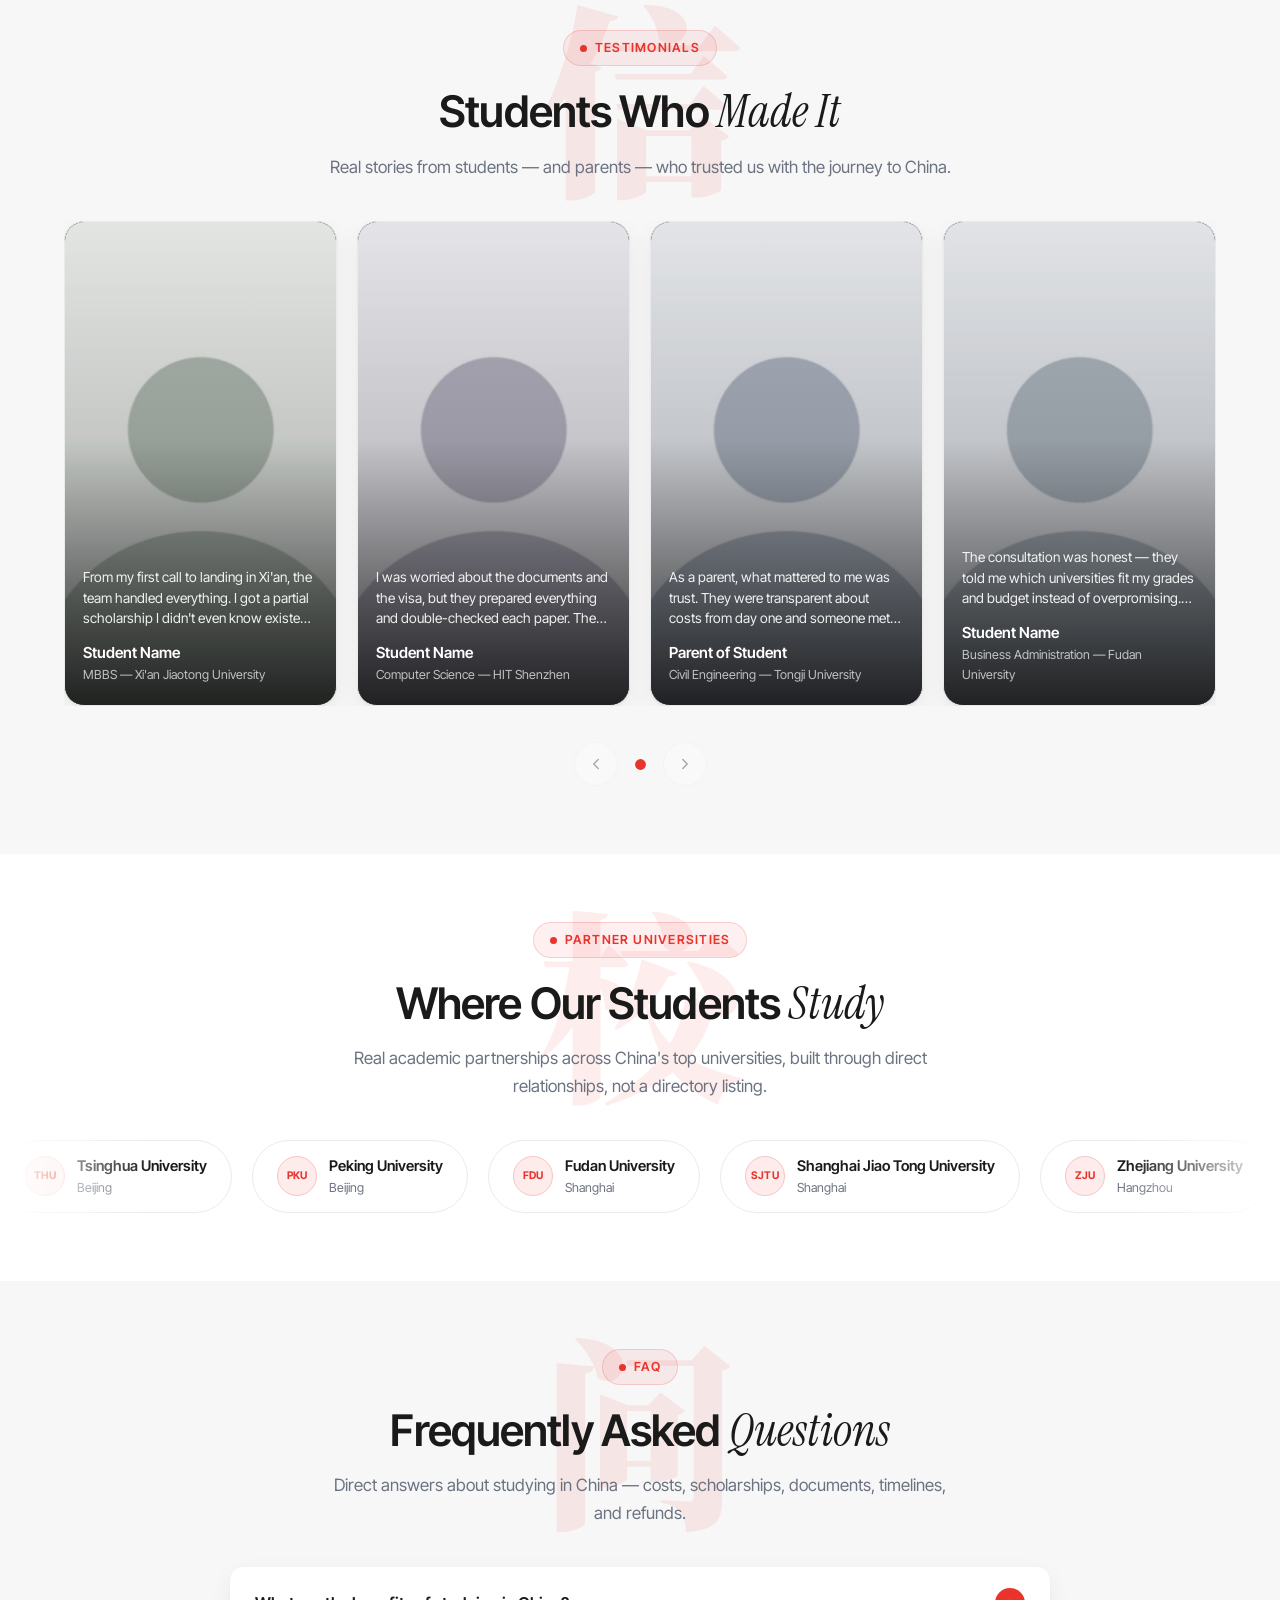
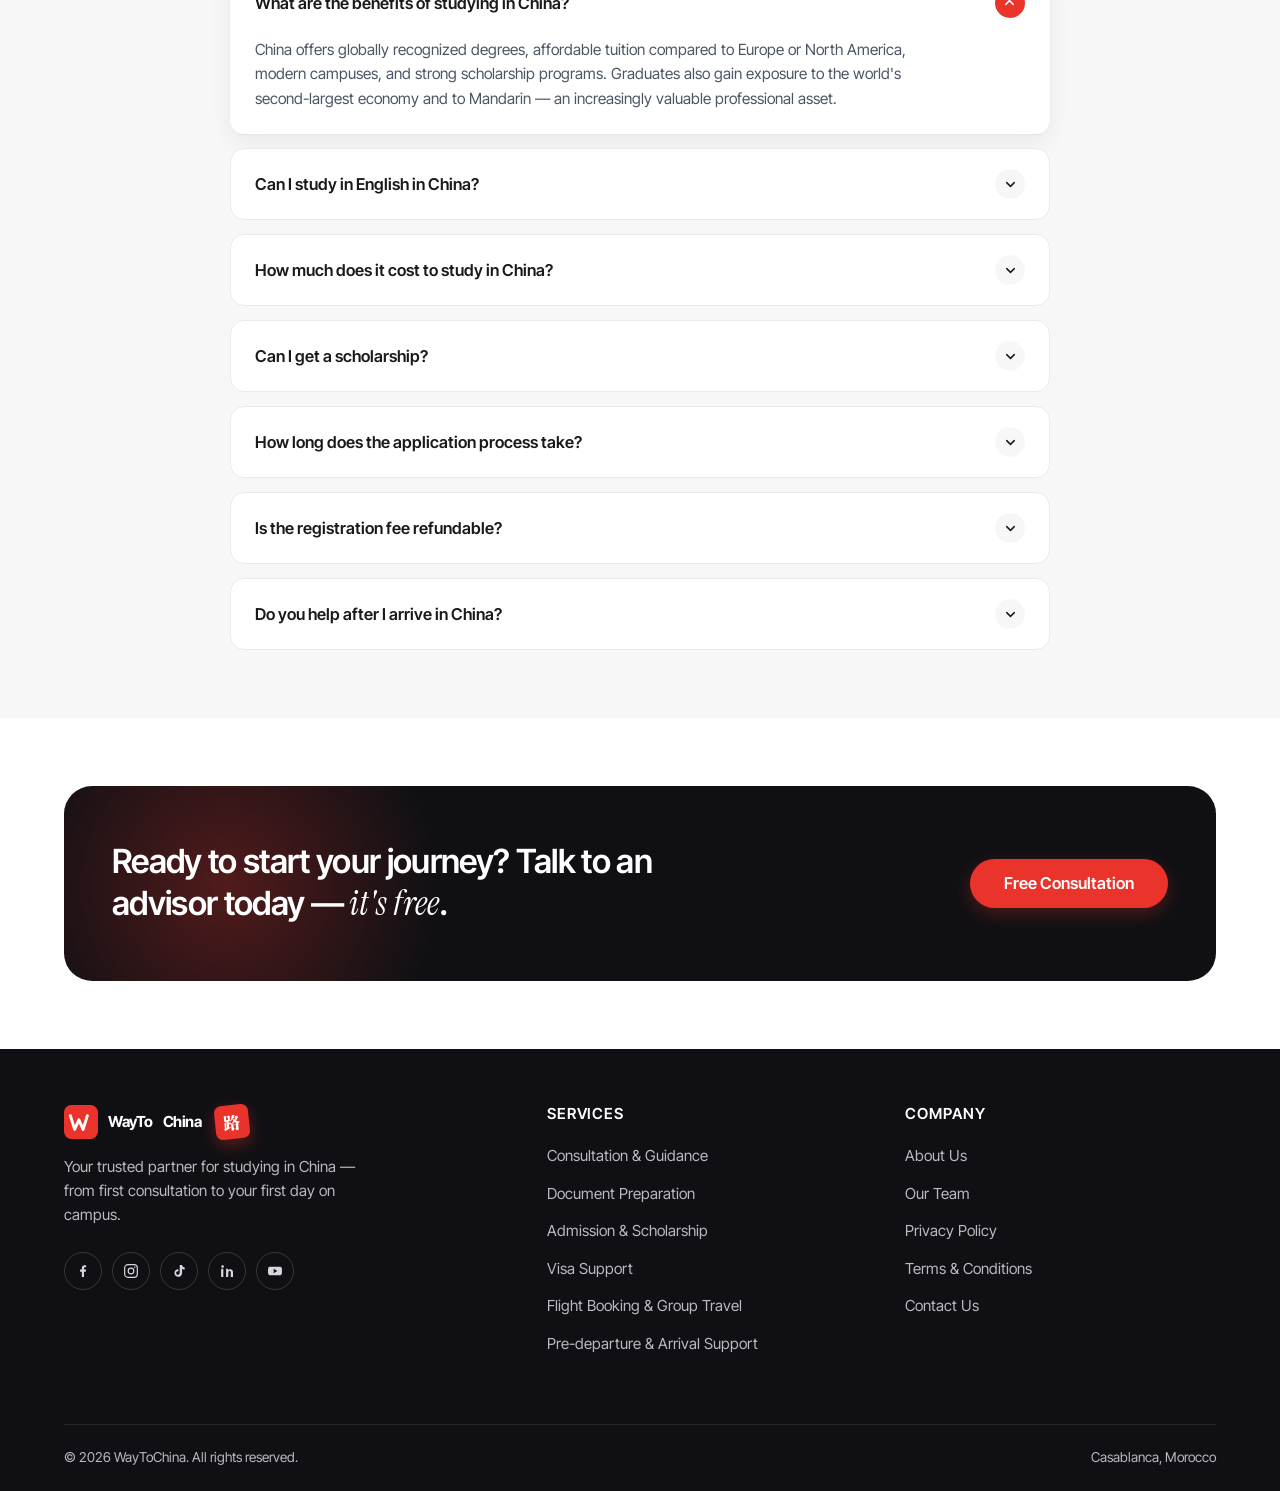
==== commit c775b20a: "Apply PDF modifications + tighten section spacing Homepage content (per modifications PDF): - Hero: " ====
--- a/index.html
+++ b/index.html
@@ -93,10 +93,10 @@
         <div class="hero-overlay" aria-hidden="true"></div>
 
         <div class="hero-content">
-          <span class="eyebrow-pill"><span class="dot"></span>Trusted study-abroad partner for Morocco &amp; MENA</span>
-          <h1>Your path to studying in <em>China</em>&mdash;whether fully funded or self-funded</h1>
+          <span class="eyebrow-pill"><span class="dot"></span>Morocco's trusted path to studying in China</span>
+          <h1>Your path to studying in <em>China</em>, guided from the inside of Chinese Universities</h1>
           <p>
-            From your first consultation to your first day on campus, we handle admissions,
+            We guide you from your first consultation to your first day on campus, admissions,
             scholarships, visas, and arrival — so you can focus on your future.
           </p>
           <div class="hero-actions">
@@ -113,7 +113,6 @@
         </div>
 
         <span class="hero-hanzi" aria-hidden="true">留学中国<span class="dot-sep"></span>圆梦名校</span>
-        <span class="hero-scroll-hint">Scroll to explore</span>
       </section>
 
       <!-- ============ 3. FEATURED PROGRAMS ============ -->
@@ -122,7 +121,7 @@
           <div class="section-head reveal" data-hanzi="学">
             <span class="eyebrow">Featured Programs</span>
             <h2>Top University <em>Programs</em></h2>
-            <p>A curated selection of English-taught programs at leading Chinese universities. Placeholder data — final list provided by WayToChina.</p>
+            <p>A curated selection of English-taught programs at leading Chinese universities — updated each intake season.</p>
           </div>
 
           <div class="programs-controls reveal">
@@ -163,8 +162,8 @@
         <div class="container proof-grid">
           <div class="proof-copy reveal">
             <h2>You Could Be Next — <em>See How It's Possible</em></h2>
-            <p>From application to arrival, here's exactly how we get students like you into top Chinese universities.</p>
-            <a href="./contact.html" class="btn btn--red btn--lg">Free Consultation</a>
+            <p>Watch the real process, from first consultation to campus arrival, that got our students into top Chinese universities.</p>
+            <a href="./contact.html" class="btn btn--red btn--lg btn--pulse">Free Consultation</a>
           </div>
           <div class="reveal" data-reveal-delay="1">
             <!-- Click-to-play YouTube proof video (id set in data-youtube) -->
@@ -185,7 +184,7 @@
           <div class="section-head reveal" data-hanzi="助">
             <span class="eyebrow">Our Services</span>
             <h2>Everything You Need, <em>End to End</em></h2>
-            <p>Five services that cover the entire journey. Every card links to its full detail page.</p>
+            <p>A full suite of services covering the entire journey. Every card links to its full detail page.</p>
           </div>
           <div class="services-grid" id="services-grid"><!-- rendered from data/site-data.js --></div>
         </div>
@@ -241,7 +240,7 @@
           <div class="section-head reveal" data-hanzi="校">
             <span class="eyebrow">Partner Universities</span>
             <h2>Where Our Students <em>Study</em></h2>
-            <p>Placeholder partner list — logos to be replaced with official partner university marks.</p>
+            <p>Real academic partnerships across China's top universities, built through direct relationships, not a directory listing.</p>
           </div>
         </div>
         <div class="partners-marquee reveal">
--- a/assets/waytochina.css
+++ b/assets/waytochina.css
@@ -11,6 +11,7 @@
   --brand-red: #e9332b;
   --brand-red-dark: #c4271f;
   --brand-red-soft: #fdeceb;
+  --success: #16a34a;
   --ink: #1a1a1a;
   --body: #4b5563;
   --muted: #6b7280;
@@ -120,7 +121,12 @@
 }
 
 .section {
-  padding-block: 96px;
+  padding-block: 68px;
+}
+
+/* two stacked plain (same-color) sections shouldn't double their gap — e.g. content + CTA */
+.section:not(.section--surface) + .section:not(.section--surface) {
+  padding-top: 0;
 }
 
 .section--surface {
@@ -129,7 +135,7 @@
 
 .section-head {
   max-width: 640px;
-  margin: 0 auto 56px;
+  margin: 0 auto 40px;
   text-align: center;
   position: relative;
   z-index: 0;
@@ -265,6 +271,34 @@
   background: var(--brand-red-dark);
 }
 
+/* attention-grabbing pulse for a primary CTA (e.g. proof-band Free Consultation) */
+.btn--pulse {
+  position: relative;
+  animation: btn-pulse 2s ease-out infinite;
+}
+
+.btn--pulse:hover {
+  animation-play-state: paused;
+}
+
+@keyframes btn-pulse {
+  0% {
+    box-shadow: 0 6px 18px rgba(233, 51, 43, 0.28), 0 0 0 0 rgba(233, 51, 43, 0.55);
+  }
+  70% {
+    box-shadow: 0 6px 18px rgba(233, 51, 43, 0.28), 0 0 0 16px rgba(233, 51, 43, 0);
+  }
+  100% {
+    box-shadow: 0 6px 18px rgba(233, 51, 43, 0.28), 0 0 0 0 rgba(233, 51, 43, 0);
+  }
+}
+
+@media (prefers-reduced-motion: reduce) {
+  .btn--pulse {
+    animation: none;
+  }
+}
+
 .btn--outline {
   border: 1.5px solid var(--line);
   color: var(--ink);
@@ -666,7 +700,8 @@
   position: relative;
   z-index: 2;
   max-width: 880px;
-  padding: calc(var(--topbar-h) + var(--nav-h) + 70px) 24px 110px;
+  /* balanced padding so the headline + CTAs sit centered/higher in the hero */
+  padding: calc(var(--topbar-h) + var(--nav-h) + 8px) 24px 40px;
 }
 
 .hero-content .eyebrow-pill {
@@ -1013,9 +1048,10 @@
   box-shadow: 0 6px 16px rgba(233, 51, 43, 0.3);
 }
 
+/* final step turns green to signal success / arrival ("Welcome to Campus") */
 .step-card:last-child .step-num {
-  background: var(--ink);
-  box-shadow: none;
+  background: var(--success);
+  box-shadow: 0 6px 16px rgba(22, 163, 74, 0.3);
 }
 
 .step-card h3 {
@@ -1236,9 +1272,12 @@
 
 /* ---------- Track record (red band) ---------- */
 .track-band {
-  background: linear-gradient(120deg, var(--brand-red) 0%, #d1281f 60%, #b92019 100%);
-  color: #fff;
-  padding-block: 72px;
+  /* distinct deep-ink palette with a red glow — a different look from the flat-red competitor band */
+  background:
+    radial-gradient(120% 140% at 85% -20%, rgba(233, 51, 43, 0.38) 0%, transparent 55%),
+    linear-gradient(120deg, #0f1730 0%, #141019 55%, #241016 100%);
+  color: #fff;
+  padding-block: 60px;
   position: relative;
   overflow: hidden;
 }
@@ -1362,6 +1401,85 @@
 .testimonials-swiper {
   overflow: hidden;
   position: relative;
+  padding-bottom: 4px;
+}
+
+/* ---------- Testimonial reels (Instagram-reels format, vertical, scroll left/right) ---------- */
+.reel-card {
+  position: relative;
+  aspect-ratio: 9 / 16;
+  border-radius: var(--radius-lg);
+  overflow: hidden;
+  background: var(--dark);
+  box-shadow: var(--shadow-card);
+  border: 1px solid var(--line);
+}
+
+.reel-card img {
+  position: absolute;
+  inset: 0;
+  width: 100%;
+  height: 100%;
+  aspect-ratio: 9 / 16;
+  object-fit: cover;
+}
+
+.reel-shade {
+  position: absolute;
+  inset: 0;
+  background: linear-gradient(180deg, rgba(0, 0, 0, 0.05) 0%, rgba(0, 0, 0, 0.15) 45%, rgba(0, 0, 0, 0.82) 100%);
+}
+
+.reel-card .play-btn {
+  width: 62px;
+  height: 62px;
+  box-shadow: 0 0 0 8px rgba(233, 51, 43, 0.22), 0 12px 30px rgba(0, 0, 0, 0.45);
+}
+
+.reel-card .play-btn svg {
+  width: 22px;
+  height: 22px;
+}
+
+.reel-caption {
+  position: absolute;
+  left: 0;
+  right: 0;
+  bottom: 0;
+  padding: 18px 18px 20px;
+  color: #fff;
+  z-index: 2;
+}
+
+.reel-quote {
+  font-size: 0.86rem;
+  line-height: 1.5;
+  color: rgba(255, 255, 255, 0.92);
+  display: -webkit-box;
+  -webkit-line-clamp: 3;
+  -webkit-box-orient: vertical;
+  overflow: hidden;
+  margin-bottom: 12px;
+}
+
+.reel-person .name {
+  font-weight: 600;
+  font-size: 0.95rem;
+}
+
+.reel-person .program {
+  font-size: 0.78rem;
+  color: rgba(255, 255, 255, 0.7);
+}
+
+/* when a reel is playing, the injected iframe fills the vertical frame */
+.reel-card iframe {
+  position: absolute;
+  inset: 0;
+  width: 100%;
+  height: 100%;
+  aspect-ratio: 9 / 16;
+  border: 0;
 }
 
 .testimonial-card {
@@ -1609,7 +1727,7 @@
 .site-footer {
   background: var(--dark);
   color: #b9b9c0;
-  padding-top: 76px;
+  padding-top: 56px;
 }
 
 .footer-grid {
@@ -1713,7 +1831,7 @@
   background: var(--dark);
   color: #fff;
   text-align: center;
-  padding: calc(var(--topbar-h) + var(--nav-h) + 64px) 24px 84px;
+  padding: calc(var(--topbar-h) + var(--nav-h) + 40px) 24px 56px;
   margin-top: calc(-1 * var(--topbar-h));
   position: relative;
   overflow: hidden;
@@ -1798,12 +1916,12 @@
 
 .prose h2 {
   font-size: 1.6rem;
-  margin: 44px 0 14px;
+  margin: 32px 0 14px;
 }
 
 .prose h3 {
   font-size: 1.2rem;
-  margin: 30px 0 10px;
+  margin: 24px 0 10px;
 }
 
 .prose p {
@@ -1847,7 +1965,7 @@
   display: grid;
   grid-template-columns: repeat(2, 1fr);
   gap: 24px;
-  margin-top: 40px;
+  margin-top: 28px;
 }
 
 .detail-card {
@@ -2255,14 +2373,14 @@
 /* ---------- Small screens: section rhythm ---------- */
 @media (max-width: 700px) {
   .section {
-    padding-block: 64px;
+    padding-block: 48px;
   }
 
   .section-head {
-    margin-bottom: 40px;
+    margin-bottom: 28px;
   }
 
   .cta-strip {
-    padding: 40px 28px;
-  }
-}
+    padding: 36px 24px;
+  }
+}
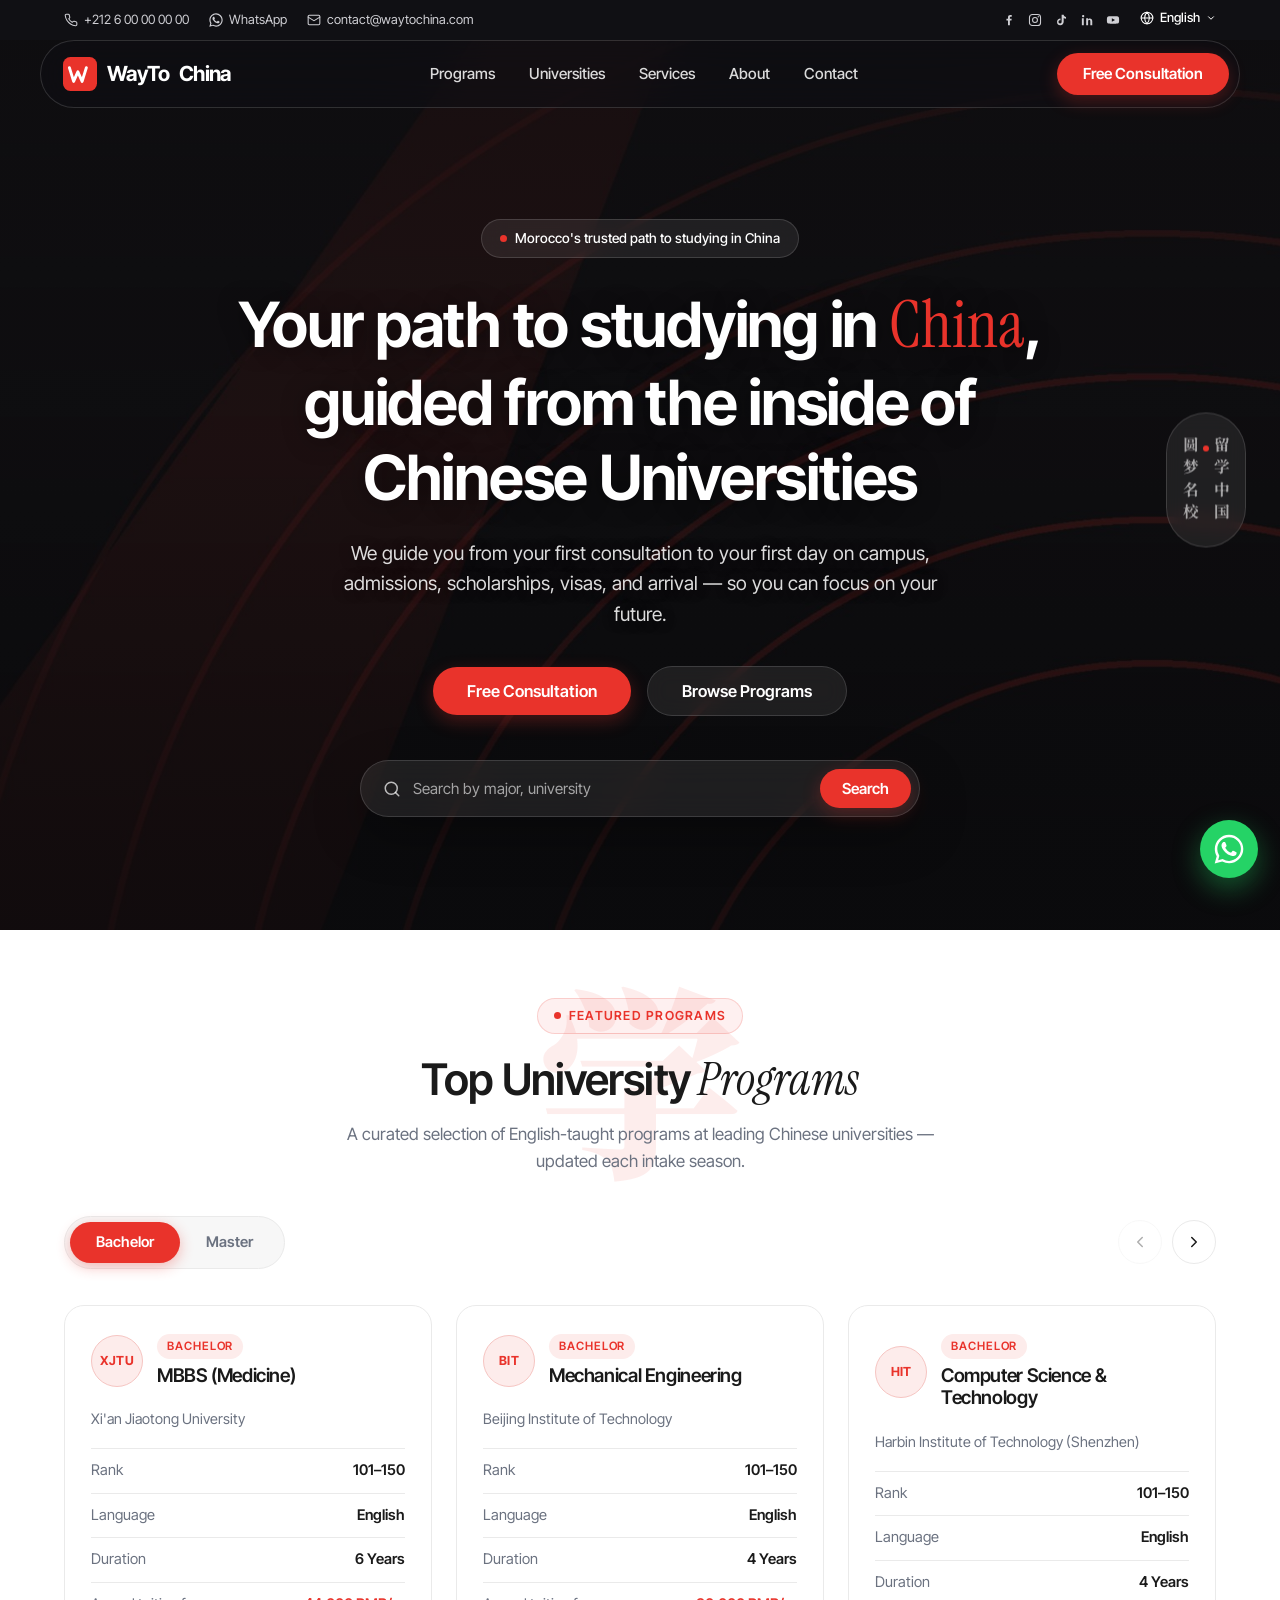
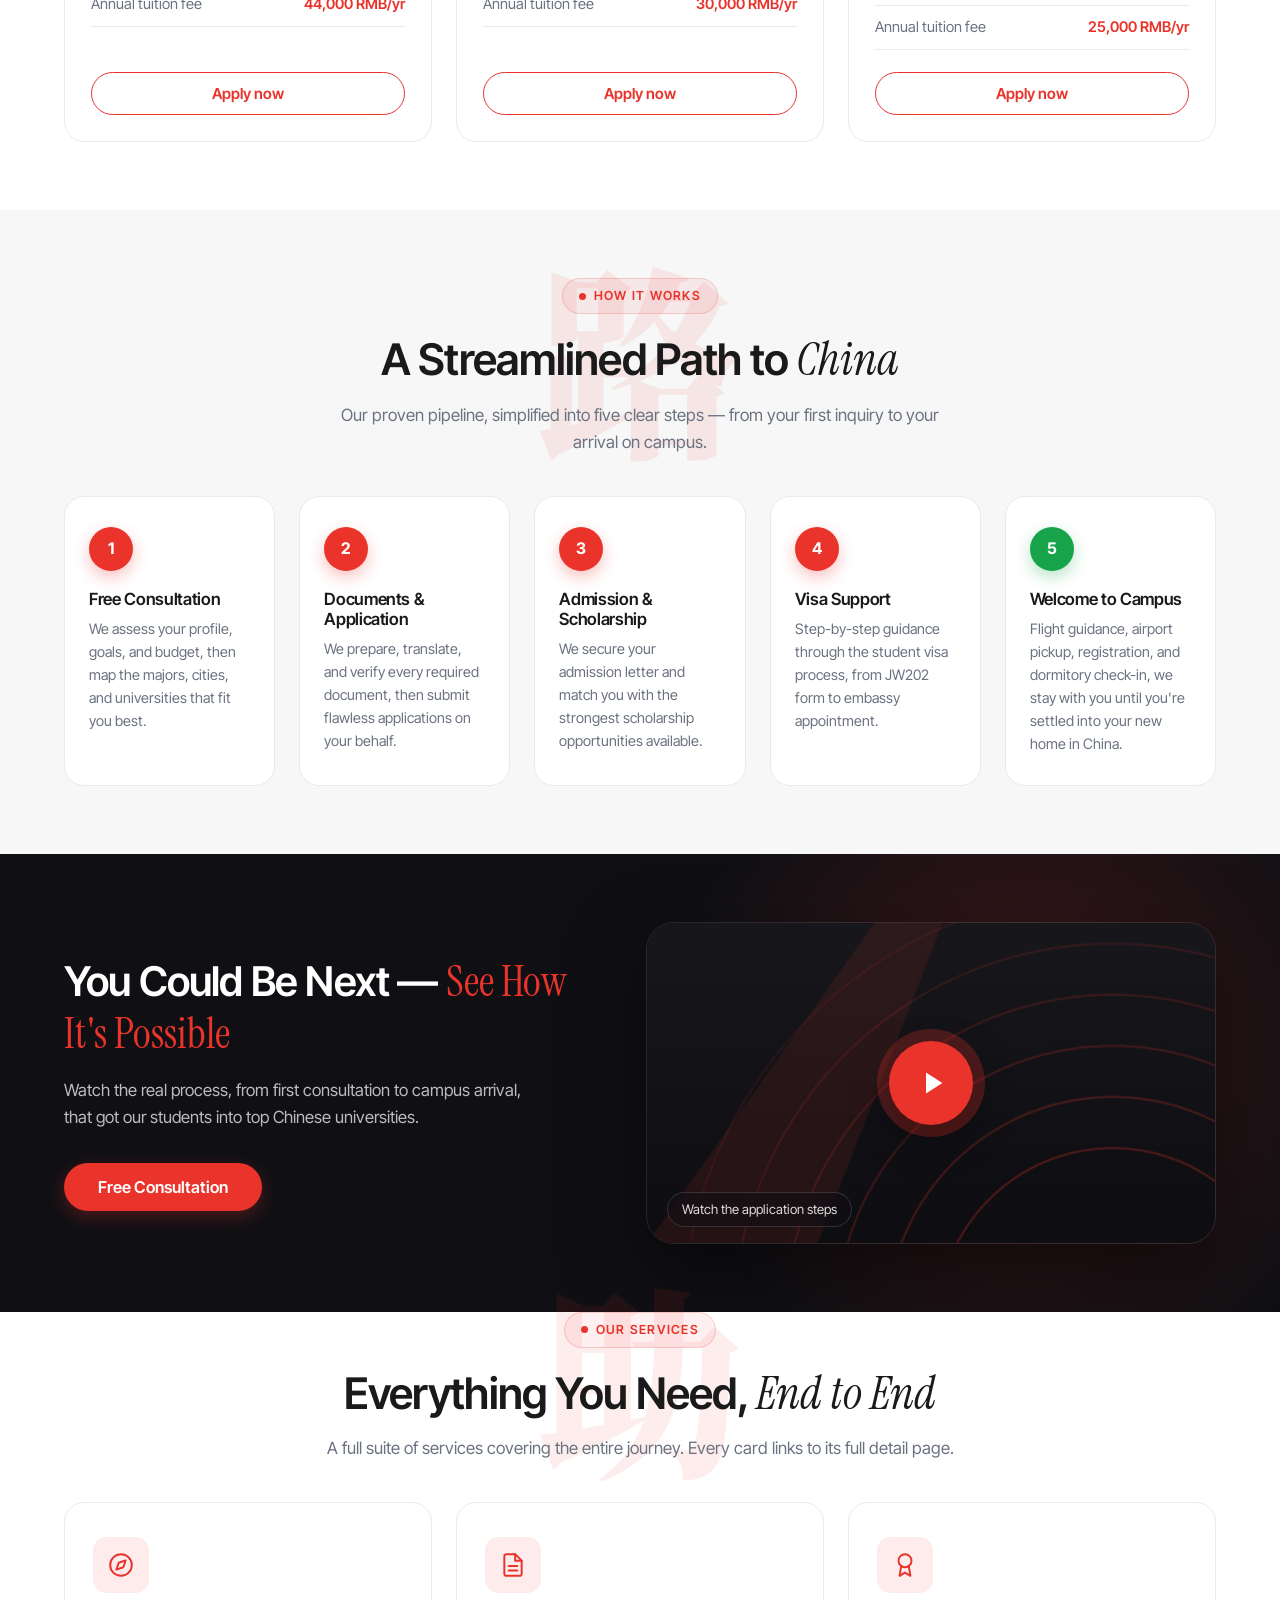
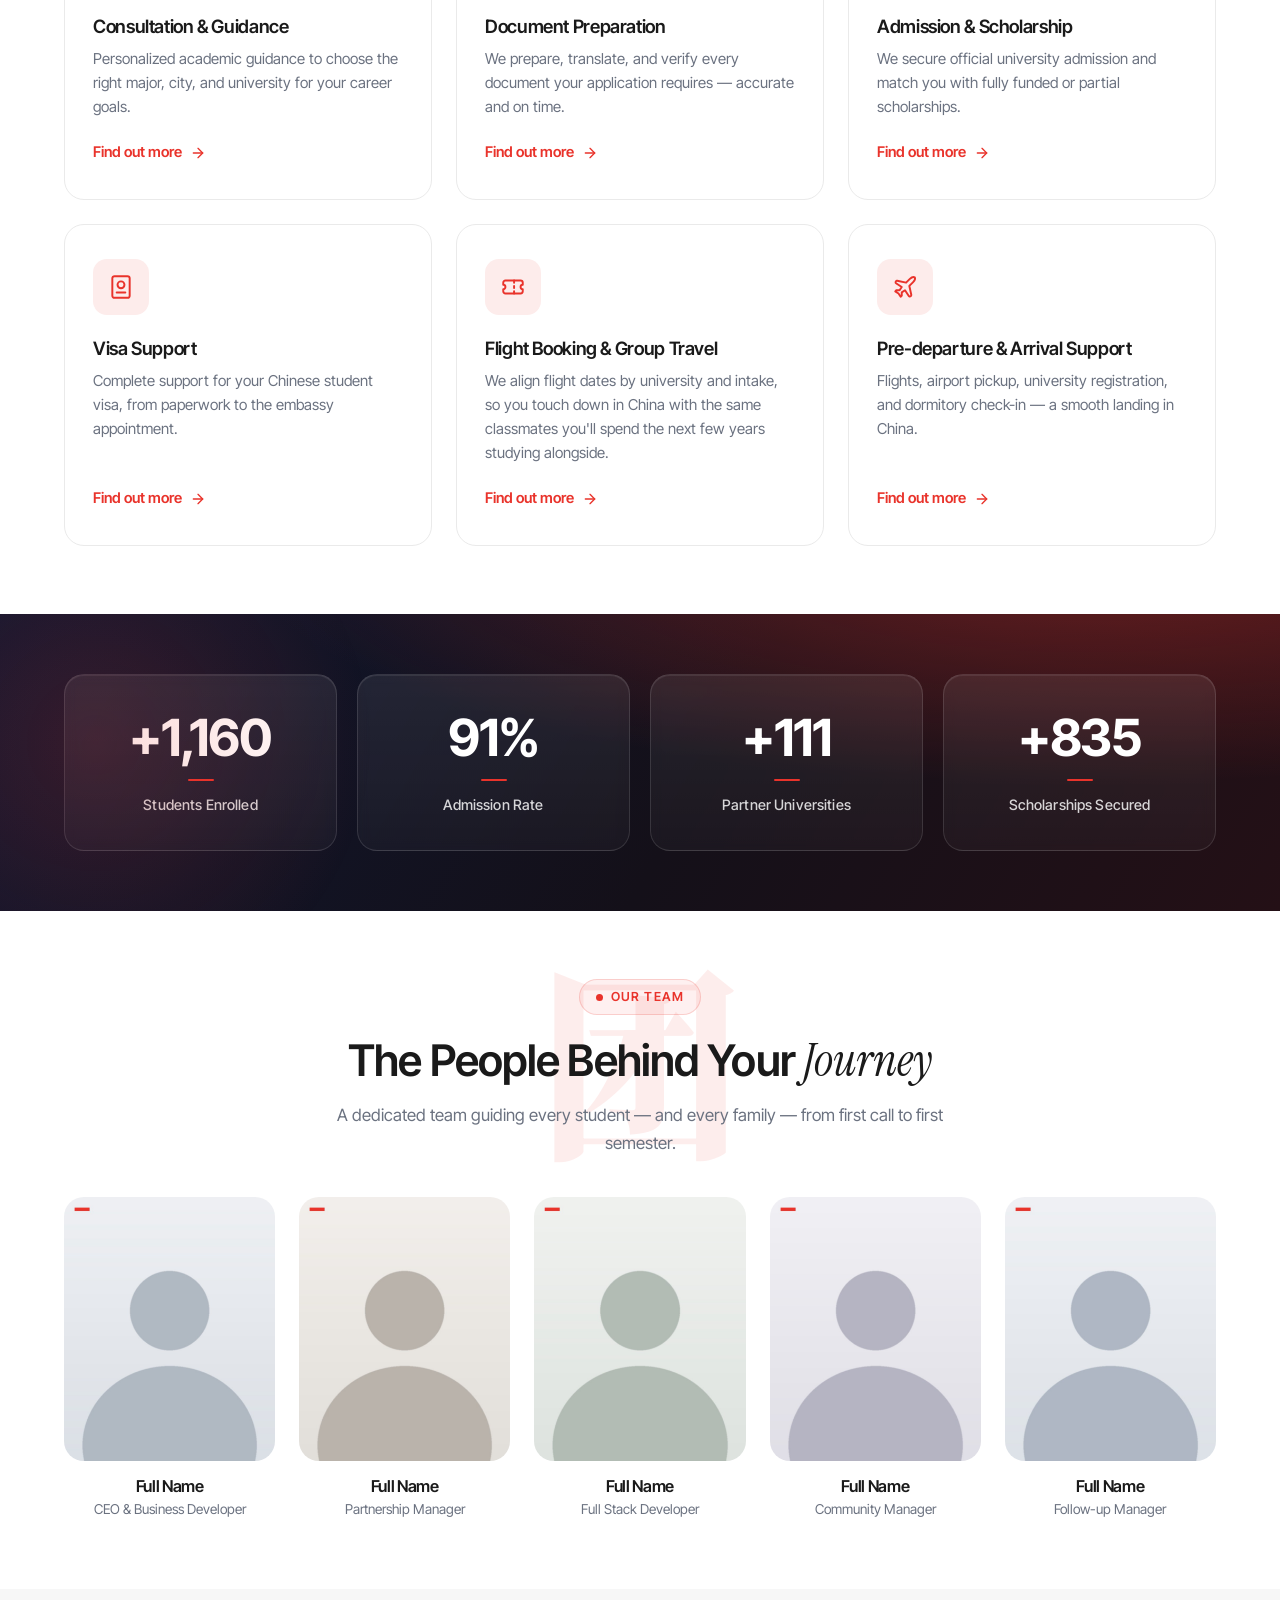
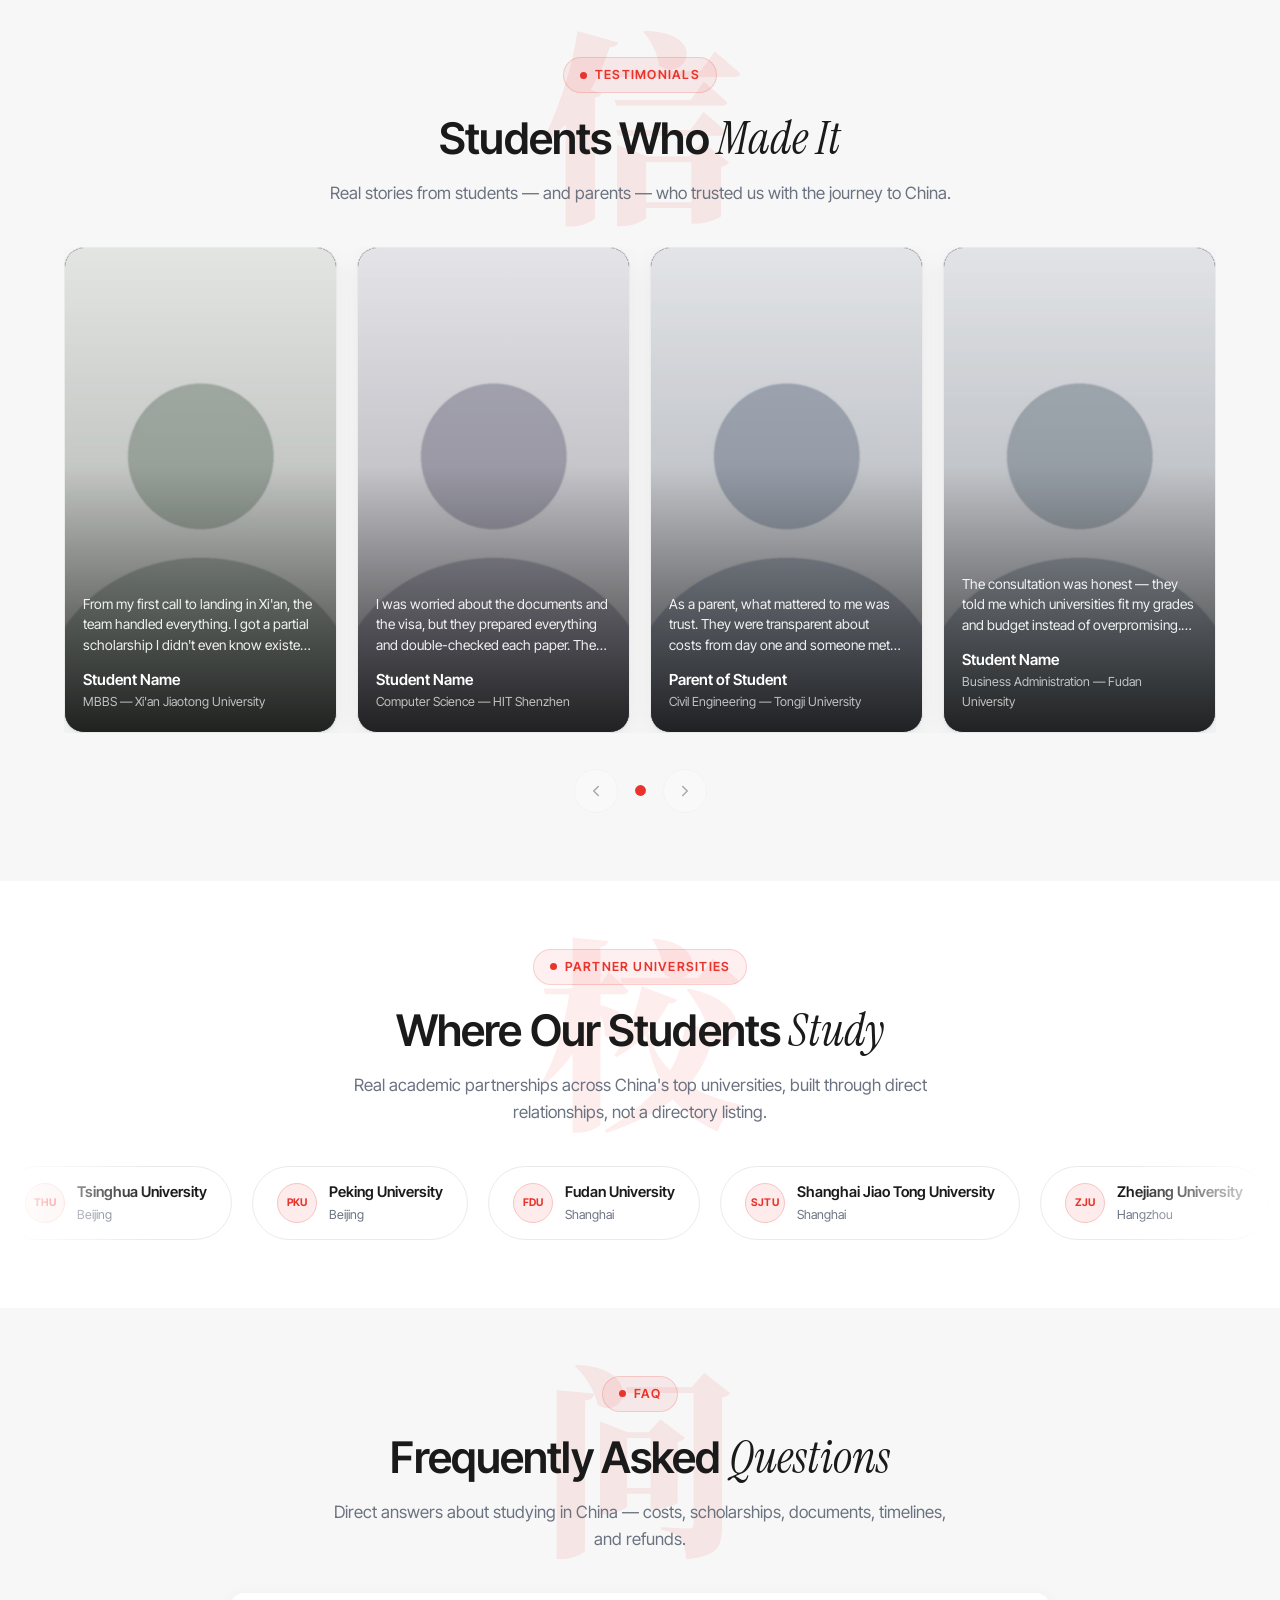
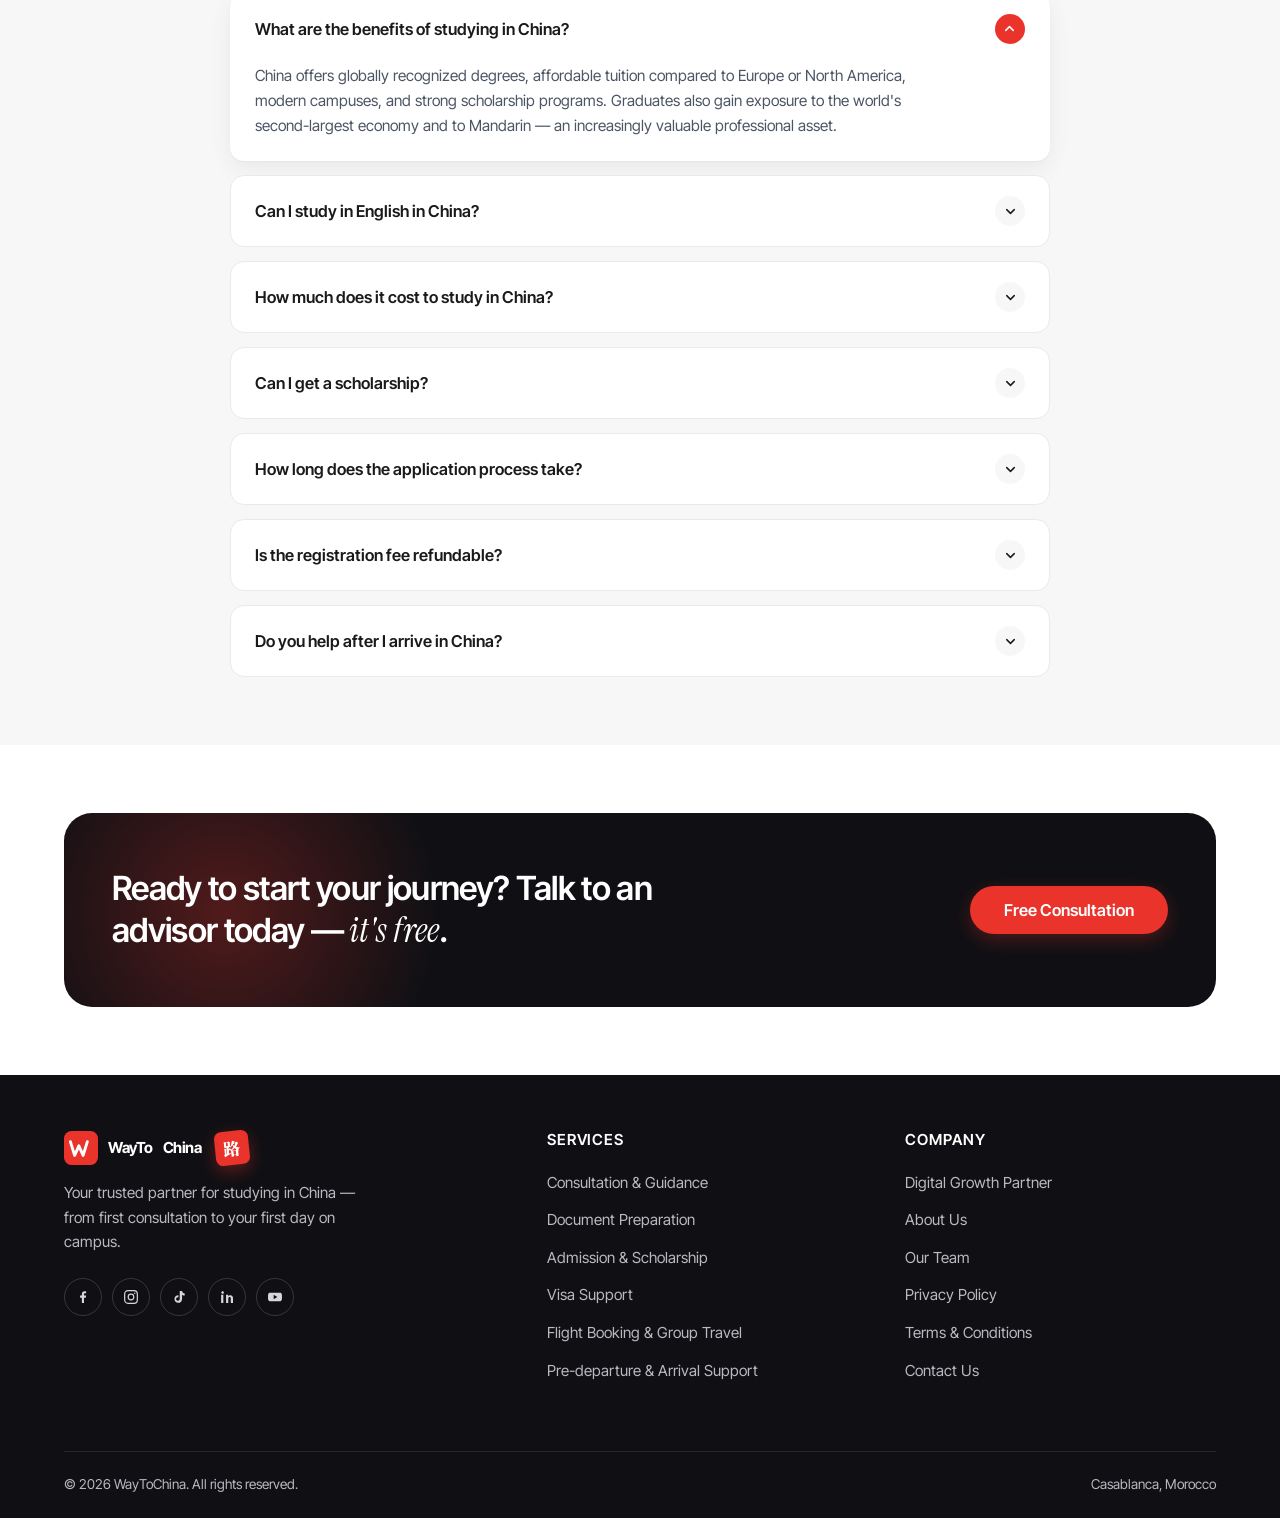
==== commit dd36ad01: "Rename /whoweare link to "Digital Growth Partner", footer-only - Removed the page from the header/mo" ====
--- a/index.html
+++ b/index.html
@@ -298,6 +298,7 @@
           <div class="footer-col">
             <h4>Company</h4>
             <ul>
+              <li><a href="./whoweare.html">Digital Growth Partner</a></li>
               <li><a href="./about.html">About Us</a></li>
               <li><a href="./about.html#team">Our Team</a></li>
               <li><a href="./privacy-policy.html">Privacy Policy</a></li>
--- a/assets/waytochina.css
+++ b/assets/waytochina.css
@@ -1282,25 +1282,15 @@
   overflow: hidden;
 }
 
+/* soft depth glow — a clean, modern accent instead of the cloud motif */
 .track-band::after {
   content: "";
   position: absolute;
-  inset: auto -8% -70% auto;
-  width: 46%;
+  inset: auto auto -40% -15%;
+  width: 45%;
   aspect-ratio: 1;
-  border: 60px solid rgba(255, 255, 255, 0.07);
+  background: radial-gradient(circle, rgba(233, 51, 43, 0.18), transparent 68%);
   border-radius: 50%;
-  pointer-events: none;
-}
-
-/* 祥云 auspicious-cloud curls, faint white, over the red band */
-.track-band::before {
-  content: "";
-  position: absolute;
-  inset: 0;
-  background-image: url("data:image/svg+xml,%3Csvg xmlns='http://www.w3.org/2000/svg' width='220' height='120' viewBox='0 0 220 120'%3E%3Cg fill='none' stroke='%23ffffff' stroke-opacity='.09' stroke-width='3' stroke-linecap='round'%3E%3Cpath d='M28 78c-10 0-16-7-16-14 0-8 6-14 14-14 1-10 9-17 19-17 8 0 15 5 18 12 3-2 6-3 10-3 9 0 16 7 16 16 0 11-9 20-20 20z'/%3E%3Cpath d='M96 62c6 0 10-4 10-9s-4-9-9-9'/%3E%3Cpath d='M150 96c-8 0-13-5-13-11 0-6 5-11 11-11 1-8 7-13 15-13 6 0 12 4 14 9 2-1 5-2 8-2 7 0 13 5 13 12 0 9-7 16-16 16z'/%3E%3Cpath d='M196 40c5 0 8-3 8-7s-3-7-7-7'/%3E%3C/g%3E%3C/svg%3E");
-  background-size: 220px 120px;
-  opacity: 0.9;
   pointer-events: none;
 }
 
@@ -1315,14 +1305,22 @@
   text-align: center;
 }
 
-/* glass chips inside the red band */
+/* refined stat cards — subtle gradient surface, hairline border, gentle lift */
 .stats-grid .stat {
-  background: rgba(255, 255, 255, 0.1);
-  border: 1px solid rgba(255, 255, 255, 0.2);
+  position: relative;
+  background: linear-gradient(180deg, rgba(255, 255, 255, 0.08), rgba(255, 255, 255, 0.03));
+  border: 1px solid rgba(255, 255, 255, 0.12);
   border-radius: var(--radius-lg);
-  padding: 30px 18px;
-  backdrop-filter: blur(8px);
-  -webkit-backdrop-filter: blur(8px);
+  padding: 34px 20px;
+  backdrop-filter: blur(6px);
+  -webkit-backdrop-filter: blur(6px);
+  box-shadow: inset 0 1px 0 rgba(255, 255, 255, 0.08);
+  transition: transform 0.25s ease, border-color 0.25s ease;
+}
+
+.stats-grid .stat:hover {
+  transform: translateY(-4px);
+  border-color: rgba(255, 255, 255, 0.24);
 }
 
 .stat .value {
@@ -1332,10 +1330,27 @@
   line-height: 1.1;
 }
 
+/* thin accent rule under each figure */
 .stat .label {
-  margin-top: 8px;
-  font-size: 0.95rem;
-  color: rgba(255, 255, 255, 0.85);
+  position: relative;
+  margin-top: 14px;
+  padding-top: 14px;
+  font-size: 0.9rem;
+  font-weight: 500;
+  letter-spacing: 0.01em;
+  color: rgba(255, 255, 255, 0.82);
+}
+
+.stat .label::before {
+  content: "";
+  position: absolute;
+  top: 0;
+  left: 50%;
+  transform: translateX(-50%);
+  width: 26px;
+  height: 2px;
+  border-radius: 2px;
+  background: var(--brand-red);
 }
 
 @media (max-width: 860px) {
@@ -2370,6 +2385,92 @@
   cursor: pointer;
 }
 
+/* ---------- Floating WhatsApp button ---------- */
+.wa-fab {
+  position: fixed;
+  right: 22px;
+  bottom: 22px;
+  z-index: 900;
+  width: 58px;
+  height: 58px;
+  border-radius: 50%;
+  background: #25d366;
+  color: #fff;
+  display: flex;
+  align-items: center;
+  justify-content: center;
+  box-shadow: 0 10px 28px rgba(37, 211, 102, 0.4), 0 4px 10px rgba(0, 0, 0, 0.18);
+  transition: transform 0.2s ease, box-shadow 0.2s ease;
+  animation: wa-pulse 2.4s ease-out infinite;
+}
+
+.wa-fab svg {
+  width: 30px;
+  height: 30px;
+}
+
+.wa-fab:hover {
+  transform: scale(1.08);
+  box-shadow: 0 14px 34px rgba(37, 211, 102, 0.5), 0 6px 14px rgba(0, 0, 0, 0.2);
+}
+
+/* hover label that slides out to the left */
+.wa-fab-tip {
+  position: absolute;
+  right: calc(100% + 12px);
+  white-space: nowrap;
+  background: var(--ink);
+  color: #fff;
+  font-size: 0.85rem;
+  font-weight: 500;
+  padding: 8px 14px;
+  border-radius: 999px;
+  box-shadow: 0 6px 18px rgba(0, 0, 0, 0.18);
+  opacity: 0;
+  transform: translateX(8px);
+  pointer-events: none;
+  transition: opacity 0.2s ease, transform 0.2s ease;
+}
+
+.wa-fab:hover .wa-fab-tip {
+  opacity: 1;
+  transform: translateX(0);
+}
+
+@keyframes wa-pulse {
+  0% {
+    box-shadow: 0 10px 28px rgba(37, 211, 102, 0.4), 0 0 0 0 rgba(37, 211, 102, 0.5);
+  }
+  70% {
+    box-shadow: 0 10px 28px rgba(37, 211, 102, 0.4), 0 0 0 14px rgba(37, 211, 102, 0);
+  }
+  100% {
+    box-shadow: 0 10px 28px rgba(37, 211, 102, 0.4), 0 0 0 0 rgba(37, 211, 102, 0);
+  }
+}
+
+@media (prefers-reduced-motion: reduce) {
+  .wa-fab {
+    animation: none;
+  }
+}
+
+@media (max-width: 640px) {
+  .wa-fab {
+    right: 16px;
+    bottom: 16px;
+    width: 52px;
+    height: 52px;
+  }
+  .wa-fab svg {
+    width: 27px;
+    height: 27px;
+  }
+  .wa-fab-tip {
+    display: none;
+  }
+}
+
 /* ---------- Small screens: section rhythm ---------- */
 @media (max-width: 700px) {
   .section {
